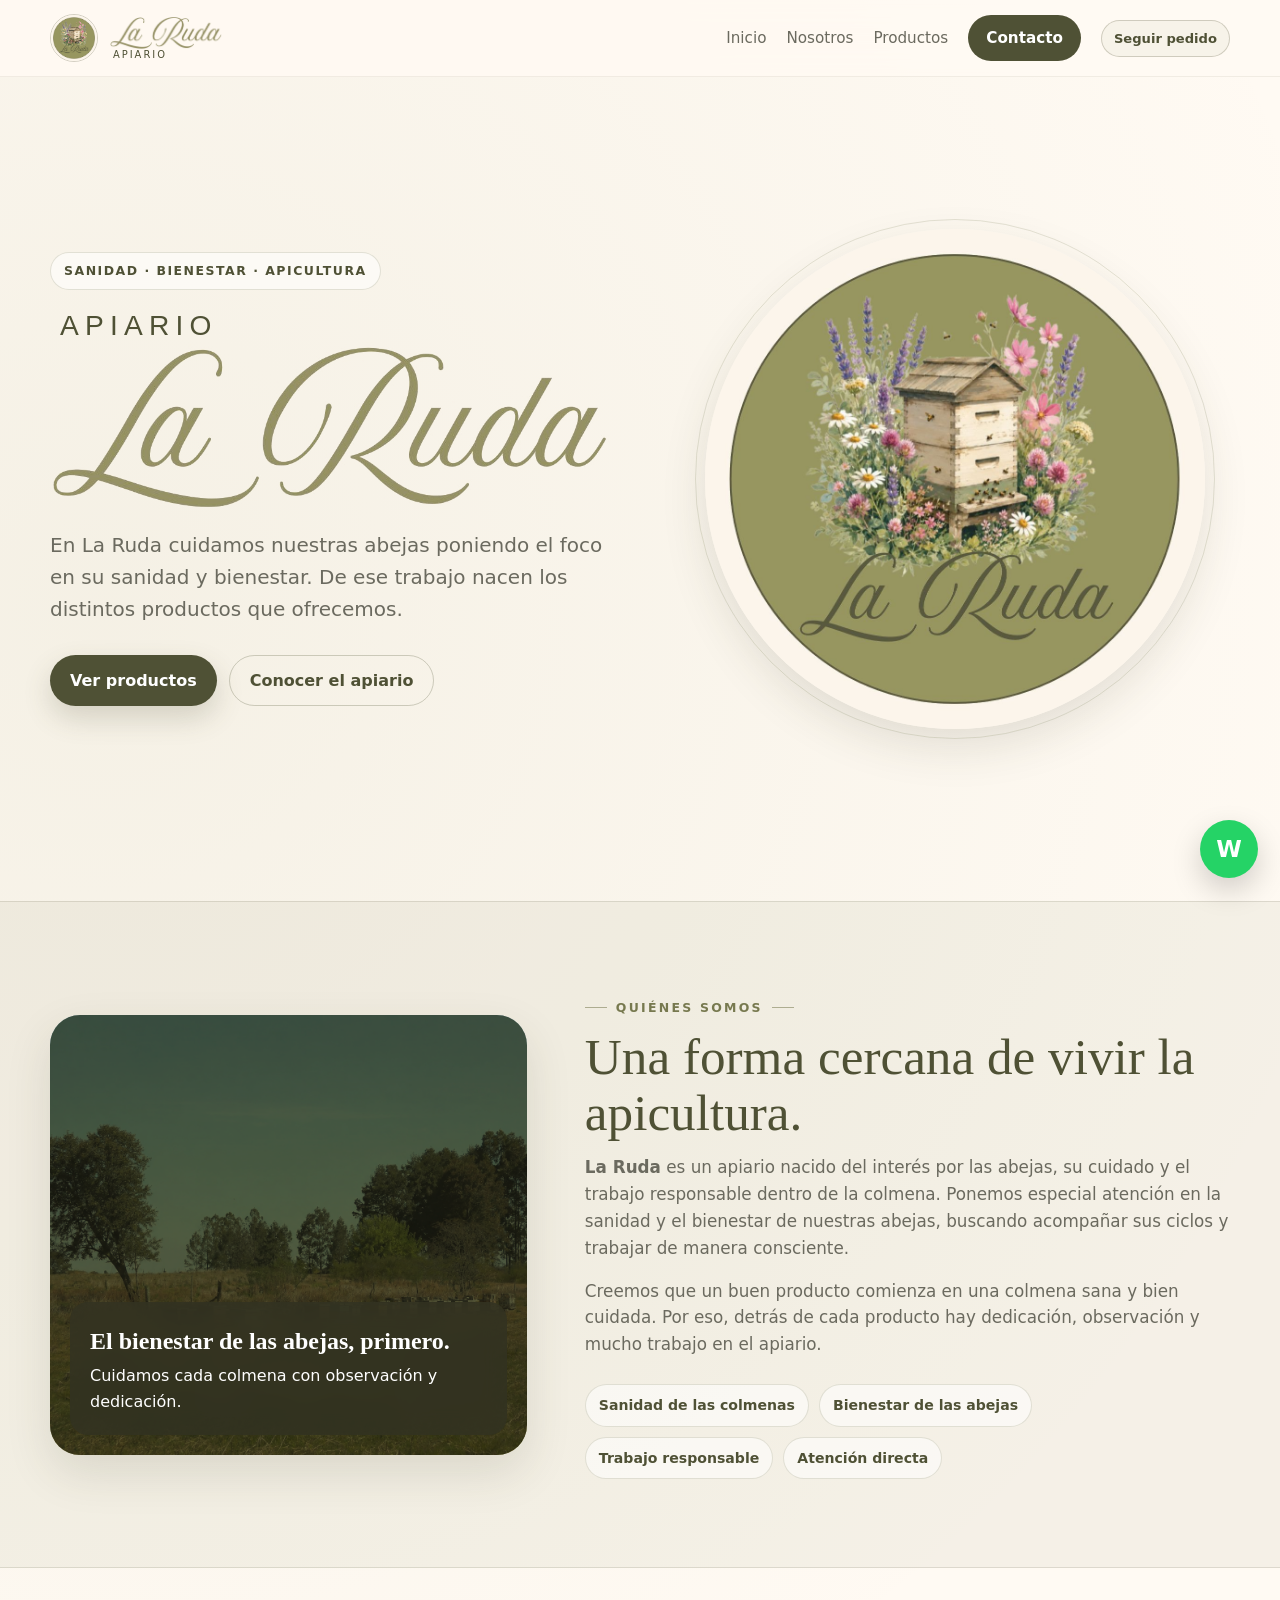
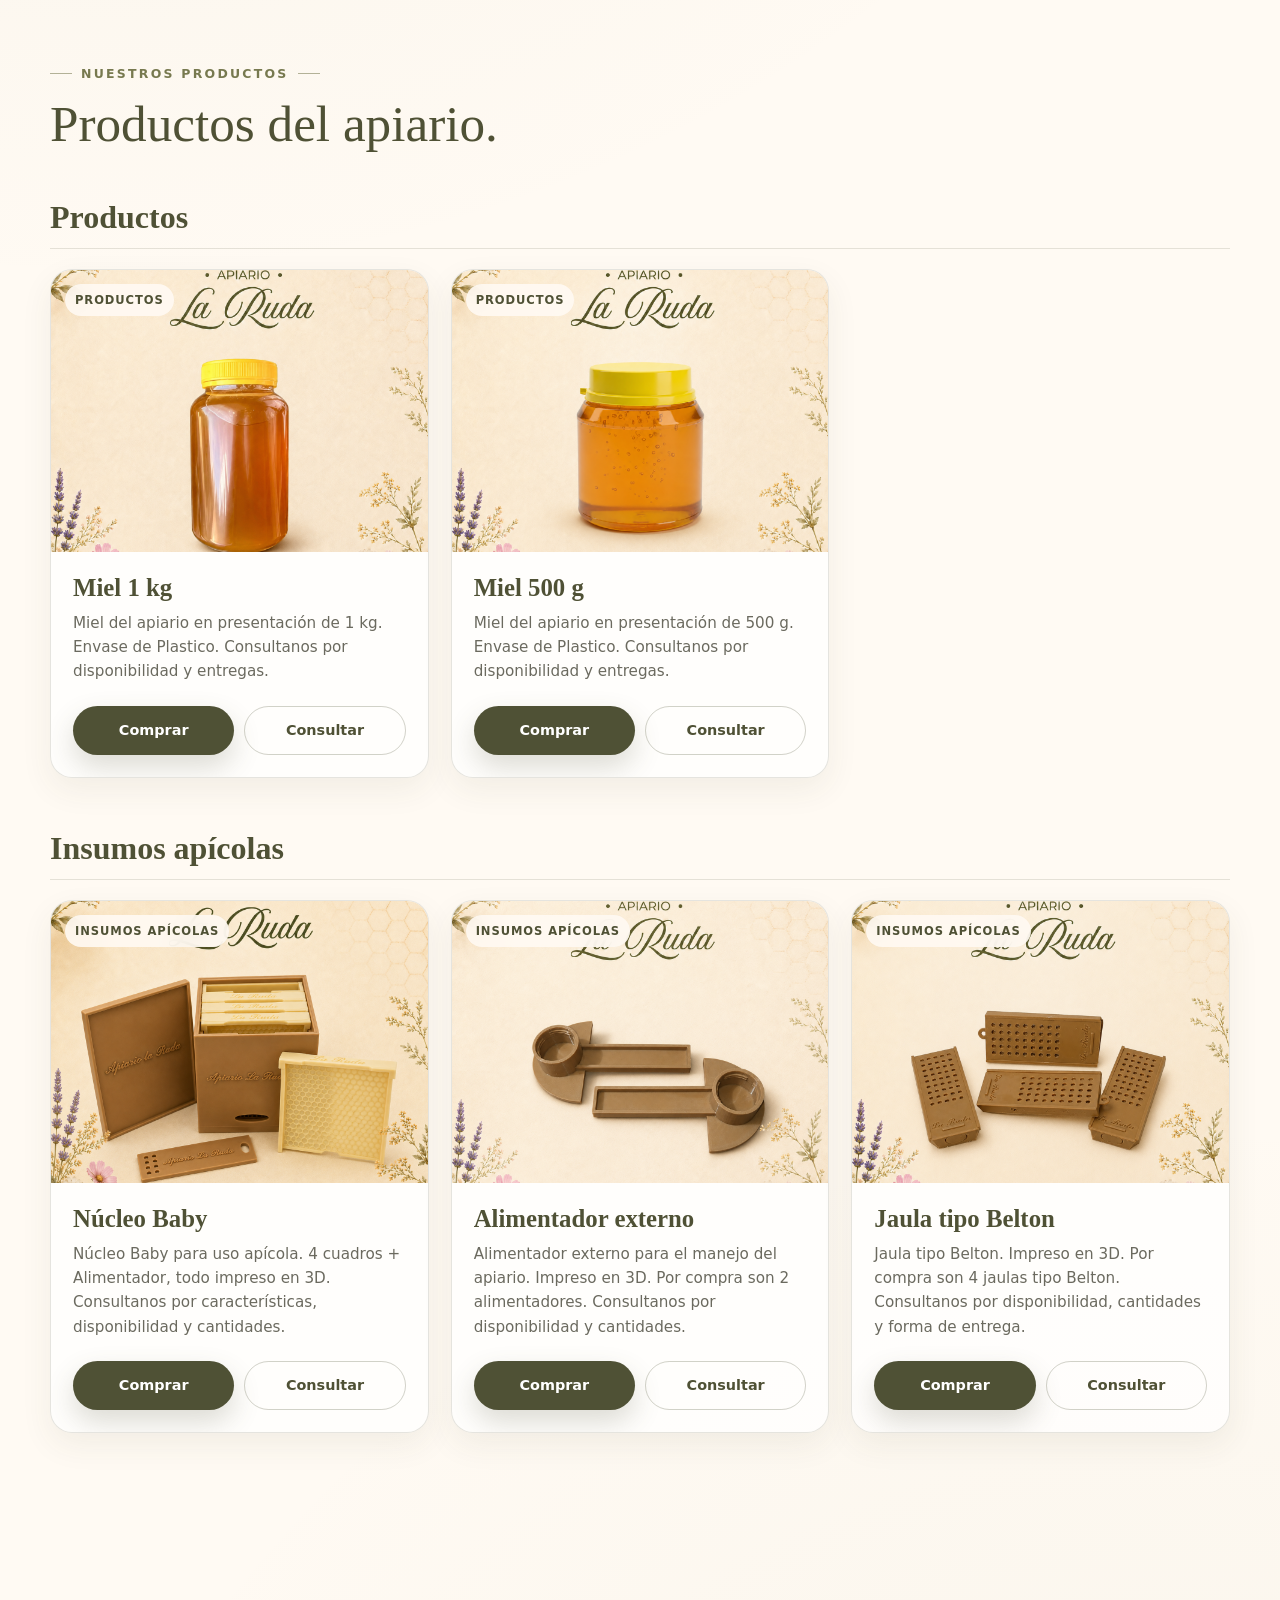
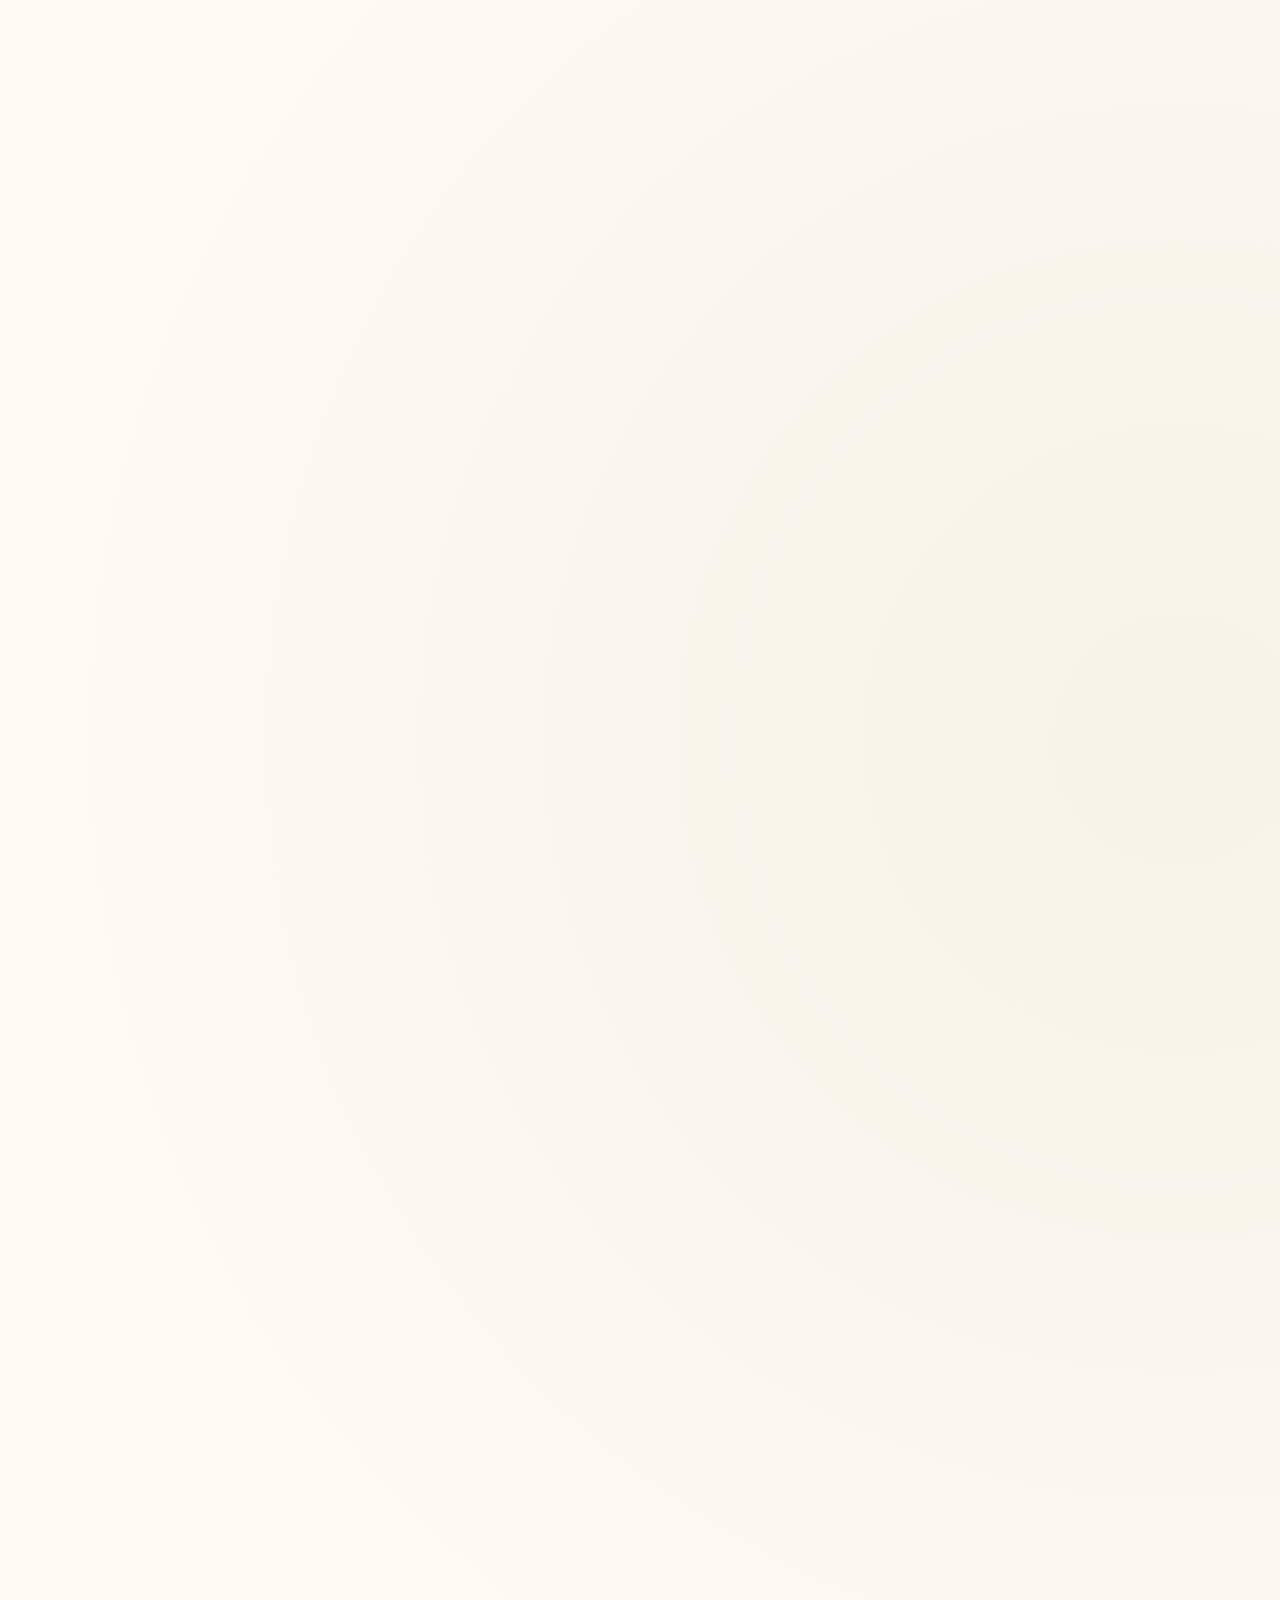
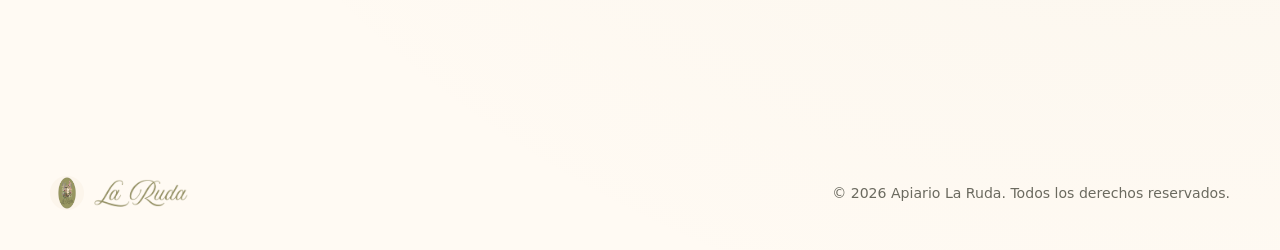
==== index.html @ 2eb6f2ba "Add files via upload" ====
<!DOCTYPE html>
<html lang="es">
<head>
  <meta charset="UTF-8" />
  <meta name="viewport" content="width=device-width, initial-scale=1.0" />
  <meta name="description" content="Apiario La Ruda — apicultura enfocada en la sanidad y el bienestar de las abejas. Productos apícolas y contacto directo." />
  <meta name="theme-color" content="#77794f" />
  <title>Apiario La Ruda</title>

  <style>
    :root {
      --cream: #f7f0e6;
      --cream-2: #fffaf3;
      --olive: #77794f;
      --olive-dark: #4f5135;
      --olive-soft: #9a9b68;
      --text: #2f3027;
      --muted: #6b6a5f;
      --white: #ffffff;
      --line: rgba(79, 81, 53, 0.15);
      --shadow: 0 18px 45px rgba(62, 63, 41, 0.13);
      --radius: 22px;
      --max: 1180px;
    }

    * {
      box-sizing: border-box;
    }

    html {
      scroll-behavior: smooth;
    }

    body {
      margin: 0;
      font-family: Inter, ui-sans-serif, system-ui, -apple-system, BlinkMacSystemFont, "Segoe UI", sans-serif;
      color: var(--text);
      background:
        radial-gradient(circle at 8% 12%, rgba(154, 155, 104, 0.10), transparent 28%),
        radial-gradient(circle at 92% 78%, rgba(154, 155, 104, 0.08), transparent 30%),
        var(--cream-2);
      line-height: 1.6;
    }

    img {
      max-width: 100%;
      display: block;
    }

    a {
      color: inherit;
      text-decoration: none;
    }

    button,
    input,
    textarea {
      font: inherit;
    }

    .container {
      width: min(calc(100% - 32px), var(--max));
      margin-inline: auto;
    }

    .section {
      padding: 88px 0;
    }

    .section-title {
      margin: 0 0 14px;
      font-family: Georgia, "Times New Roman", serif;
      font-size: clamp(2rem, 4vw, 3.5rem);
      font-weight: 500;
      line-height: 1.08;
      color: var(--olive-dark);
    }

    .section-kicker {
      display: inline-flex;
      align-items: center;
      gap: 9px;
      margin-bottom: 12px;
      color: var(--olive);
      font-size: 0.78rem;
      font-weight: 800;
      letter-spacing: 0.18em;
      text-transform: uppercase;
    }

    .section-kicker::before,
    .section-kicker::after {
      content: "";
      width: 22px;
      height: 1px;
      background: currentColor;
      opacity: 0.55;
    }

    .section-copy {
      max-width: 760px;
      margin: 0;
      color: var(--muted);
      font-size: 1.05rem;
    }

    /* NAV */
    .site-header {
      position: sticky;
      top: 0;
      z-index: 50;
      border-bottom: 1px solid rgba(79, 81, 53, 0.08);
      background: rgba(255, 250, 243, 0.88);
      backdrop-filter: blur(16px);
    }

    .nav {
      min-height: 76px;
      display: flex;
      align-items: center;
      justify-content: space-between;
      gap: 24px;
    }

    .brand {
      display: flex;
      align-items: center;
      gap: 12px;
      min-width: 0;
    }

    .brand > img {
      width: 48px;
      height: 48px;
      object-fit: cover;
      border-radius: 50%;
      border: 1px solid rgba(79, 81, 53, 0.25);
    }

    .brand-text {
      display: flex;
      flex-direction: column;
      justify-content: center;
      line-height: 1;
    }

    .brand-wordmark {
      width: 112px;
      height: auto;
      display: block;
    }

    .brand-tagline {
      margin-top: 1px;
      padding-left: 3px;
      font-size: 0.62rem;
      letter-spacing: 0.20em;
      text-transform: uppercase;
      color: var(--olive-dark);
    }

    .nav-links {
      display: flex;
      align-items: center;
      gap: 20px;
    }

    .nav-links a {
      font-size: 0.95rem;
      color: var(--muted);
      transition: color .2s ease;
    }

    .nav-links a:hover {
      color: var(--olive-dark);
    }

    .nav-cta {
      padding: 11px 18px;
      border-radius: 999px;
      background: var(--olive-dark);
      color: white !important;
      font-weight: 700;
    }

    .nav-track {
      padding: 7px 12px;
      border: 1px solid rgba(79, 81, 53, .24);
      border-radius: 999px;
      color: var(--olive-dark) !important;
      background: rgba(119, 121, 79, .06);
      font-size: .82rem !important;
      font-weight: 800;
    }

    .nav-track:hover {
      background: rgba(119, 121, 79, .13);
    }

    .nav-admin {
      padding: 9px 14px;
      border: 1px solid rgba(79, 81, 53, .20);
      border-radius: 999px;
      color: var(--olive-dark) !important;
      background: rgba(255, 255, 255, .58);
      font-size: .86rem !important;
      font-weight: 750;
    }

    .nav-admin:hover {
      background: rgba(119, 121, 79, .10);
    }

    .menu-button {
      display: none;
      width: 44px;
      height: 44px;
      border: 0;
      border-radius: 12px;
      background: rgba(119, 121, 79, 0.09);
      color: var(--olive-dark);
      cursor: pointer;
    }

    /* HERO */
    .hero {
      min-height: calc(100vh - 76px);
      display: grid;
      align-items: center;
      padding: 48px 0 68px;
      overflow: hidden;
    }

    .hero-grid {
      display: grid;
      grid-template-columns: 1.02fr 0.98fr;
      align-items: center;
      gap: 56px;
    }

    .hero-copy {
      position: relative;
      z-index: 2;
    }

    .eyebrow {
      display: inline-flex;
      gap: 10px;
      align-items: center;
      padding: 8px 13px;
      border: 1px solid rgba(119, 121, 79, .20);
      border-radius: 999px;
      color: var(--olive-dark);
      background: rgba(255, 255, 255, .56);
      font-size: .78rem;
      font-weight: 800;
      letter-spacing: .12em;
      text-transform: uppercase;
    }

    .hero h1 {
      margin: 22px 0 20px;
      display: flex;
      flex-direction: column;
      align-items: flex-start;
      gap: 2px;
      line-height: 1;
      color: var(--olive-dark);
    }

    .hero-apiario {
      display: block;
      margin-left: 10px;
      font-family: "Helvetica Neue", Arial, sans-serif;
      font-size: clamp(1.15rem, 2.2vw, 2rem);
      font-weight: 300;
      letter-spacing: .22em;
      text-transform: uppercase;
      color: var(--olive-dark);
    }

    .hero-wordmark {
      width: min(100%, 560px);
      height: auto;
      display: block;
    }

    .hero p {
      max-width: 650px;
      color: var(--muted);
      font-size: clamp(1.05rem, 1.6vw, 1.25rem);
      margin: 0;
    }

    .hero-actions {
      display: flex;
      flex-wrap: wrap;
      gap: 12px;
      margin-top: 30px;
    }

    .button {
      min-height: 48px;
      display: inline-flex;
      align-items: center;
      justify-content: center;
      gap: 9px;
      padding: 12px 20px;
      border: 0;
      border-radius: 999px;
      cursor: pointer;
      font-weight: 800;
      transition: transform .2s ease, box-shadow .2s ease, background .2s ease;
    }

    .button:hover {
      transform: translateY(-2px);
    }

    .button-primary {
      color: white;
      background: var(--olive-dark);
      box-shadow: 0 12px 28px rgba(79, 81, 53, .20);
    }

    .button-secondary {
      color: var(--olive-dark);
      background: transparent;
      border: 1px solid rgba(79, 81, 53, .26);
    }

    .hero-visual {
      position: relative;
      min-height: 560px;
      display: grid;
      place-items: center;
    }

    .hero-orbit {
      position: absolute;
      width: 520px;
      height: 520px;
      border: 1px solid rgba(119, 121, 79, .18);
      border-radius: 50%;
    }

    .hero-orbit::after {
      content: "";
      position: absolute;
      inset: 34px;
      border: 1px dashed rgba(119, 121, 79, .16);
      border-radius: 50%;
    }

    .hero-logo-wrap {
      position: relative;
      z-index: 2;
      width: min(100%, 500px);
      aspect-ratio: 1;
      border-radius: 50%;
      animation: float 5.2s ease-in-out infinite;
    }

    .hero-logo {
      width: 100%;
      height: 100%;
      aspect-ratio: 1;
      object-fit: cover;
      border-radius: 50%;
      box-shadow: var(--shadow);
      transition: transform .32s cubic-bezier(.2,.8,.2,1), box-shadow .32s ease;
    }

    .hero-logo-wrap:hover .hero-logo {
      transform: translateY(-5px) rotate(-1.4deg) scale(1.018);
      box-shadow: 0 24px 58px rgba(62, 63, 41, 0.19);
    }

    .logo-bee {
      --tx: 0px;
      --ty: 0px;
      --rot: 0deg;
      position: absolute;
      left: 50%;
      top: 50%;
      width: 18px;
      height: 12px;
      z-index: 4;
      opacity: 0;
      pointer-events: none;
      border-radius: 50% 50% 45% 45%;
      background: repeating-linear-gradient(90deg, #d8a22a 0 5px, #2f3027 5px 8px);
      box-shadow: 0 2px 5px rgba(47,48,39,.16);
      transform: translate(-50%, -50%) scale(.4) rotate(var(--rot));
    }

    .logo-bee::before,
    .logo-bee::after {
      content: "";
      position: absolute;
      top: -5px;
      width: 9px;
      height: 7px;
      border: 1px solid rgba(79,81,53,.28);
      border-radius: 70% 70% 55% 55%;
      background: rgba(255,255,255,.72);
    }

    .logo-bee::before { left: 0; transform: rotate(-28deg); }
    .logo-bee::after { right: 0; transform: rotate(28deg); }

    .hero-logo-wrap:hover .logo-bee {
      animation: beeBurst .78s cubic-bezier(.18,.72,.22,1) forwards;
    }

    .hero-logo-wrap:hover .logo-bee:nth-of-type(1) { --tx: -155px; --ty: -138px; --rot: -24deg; animation-delay: .01s; }
    .hero-logo-wrap:hover .logo-bee:nth-of-type(2) { --tx: 145px; --ty: -124px; --rot: 20deg; animation-delay: .05s; }
    .hero-logo-wrap:hover .logo-bee:nth-of-type(3) { --tx: 174px; --ty: 12px; --rot: 7deg; animation-delay: .09s; }
    .hero-logo-wrap:hover .logo-bee:nth-of-type(4) { --tx: -168px; --ty: 40px; --rot: -8deg; animation-delay: .12s; }
    .hero-logo-wrap:hover .logo-bee:nth-of-type(5) { --tx: 98px; --ty: 146px; --rot: 28deg; animation-delay: .16s; }
    .hero-logo-wrap:hover .logo-bee:nth-of-type(6) { --tx: -82px; --ty: 152px; --rot: -30deg; animation-delay: .19s; }

    @keyframes beeBurst {
      0% {
        opacity: 0;
        transform: translate(-50%, -50%) scale(.35) rotate(var(--rot));
      }
      22% { opacity: 1; }
      72% { opacity: 1; }
      100% {
        opacity: 0;
        transform: translate(calc(-50% + var(--tx)), calc(-50% + var(--ty))) scale(1) rotate(calc(var(--rot) + 15deg));
      }
    }

    @keyframes float {
      0%, 100% { transform: translateY(0) rotate(-.3deg); }
      50% { transform: translateY(-10px) rotate(.3deg); }
    }

    /* ABOUT */
    .about {
      background: rgba(119, 121, 79, .075);
      border-top: 1px solid var(--line);
      border-bottom: 1px solid var(--line);
    }

    .about-grid {
      display: grid;
      grid-template-columns: .85fr 1.15fr;
      gap: 58px;
      align-items: center;
    }

    .about-card {
      position: relative;
      overflow: hidden;
      border-radius: 30px;
      background: var(--olive);
      min-height: 440px;
      box-shadow: var(--shadow);
    }

    .about-card img {
      width: 100%;
      height: 100%;
      min-height: 440px;
      object-fit: cover;
      mix-blend-mode: multiply;
      opacity: .86;
    }

    .about-badge {
      position: absolute;
      left: 20px;
      bottom: 20px;
      width: calc(100% - 40px);
      padding: 20px;
      border-radius: 18px;
      color: #fff;
      background: rgba(50, 51, 34, .80);
      backdrop-filter: blur(12px);
    }

    .about-badge strong {
      display: block;
      font-family: Georgia, "Times New Roman", serif;
      font-size: 1.5rem;
      margin-bottom: 3px;
    }

    .about-copy p {
      color: var(--muted);
      font-size: 1.05rem;
      margin: 0 0 16px;
    }

    .pill-row {
      display: flex;
      flex-wrap: wrap;
      gap: 10px;
      margin-top: 26px;
    }

    .pill {
      padding: 9px 13px;
      border-radius: 999px;
      border: 1px solid rgba(119, 121, 79, .20);
      background: rgba(255, 255, 255, .55);
      color: var(--olive-dark);
      font-size: .88rem;
      font-weight: 700;
    }

    /* PRODUCTS */
    .products-header {
      display: flex;
      align-items: end;
      justify-content: space-between;
      gap: 20px;
      margin-bottom: 34px;
    }

    .product-categories {
      display: grid;
      gap: 52px;
    }

    .product-category {
      display: grid;
      gap: 20px;
    }

    .product-category-title {
      margin: 0;
      padding-bottom: 12px;
      border-bottom: 1px solid var(--line);
      font-family: Georgia, "Times New Roman", serif;
      color: var(--olive-dark);
      font-size: clamp(1.55rem, 3vw, 2rem);
      line-height: 1.15;
    }

    .product-grid {
      display: grid;
      grid-template-columns: repeat(3, 1fr);
      gap: 22px;
    }

    .product-card {
      display: flex;
      flex-direction: column;
      overflow: hidden;
      min-height: 100%;
      border: 1px solid var(--line);
      border-radius: var(--radius);
      background: rgba(255,255,255,.74);
      box-shadow: 0 12px 32px rgba(66, 67, 46, 0.07);
      transition: transform .25s ease, box-shadow .25s ease, border-color .25s ease;
    }

    .product-card:hover {
      transform: translateY(-6px);
      box-shadow: var(--shadow);
      border-color: rgba(119, 121, 79, .30);
    }

    .product-image-button {
      position: relative;
      border: 0;
      padding: 0;
      cursor: pointer;
      background: #ebe6d6;
      aspect-ratio: 4 / 3;
      overflow: hidden;
    }

    .product-image-button img {
      width: 100%;
      height: 100%;
      object-fit: cover;
      transition: transform .45s ease;
    }

    .product-card:hover .product-image-button img {
      transform: scale(1.035);
    }

    .product-image-label {
      position: absolute;
      top: 14px;
      left: 14px;
      padding: 7px 10px;
      border-radius: 999px;
      background: rgba(255,250,243,.90);
      backdrop-filter: blur(8px);
      color: var(--olive-dark);
      font-weight: 800;
      font-size: .72rem;
      letter-spacing: .08em;
      text-transform: uppercase;
    }

    .product-body {
      padding: 22px;
      display: flex;
      flex: 1;
      flex-direction: column;
    }

    .product-title {
      margin: 0 0 8px;
      font-family: Georgia, "Times New Roman", serif;
      color: var(--olive-dark);
      font-size: 1.55rem;
      line-height: 1.15;
    }

    .product-description {
      margin: 0 0 22px;
      color: var(--muted);
      font-size: .95rem;
    }

    .product-actions {
      display: grid;
      grid-template-columns: 1fr 1fr;
      gap: 10px;
      margin-top: auto;
    }

    .product-actions .button {
      min-height: 44px;
      padding-inline: 13px;
      font-size: .9rem;
    }

    /* CONTACT */
    .contact {
      position: relative;
    }

    .contact-wrap {
      display: grid;
      grid-template-columns: .82fr 1.18fr;
      gap: 24px;
      padding: 26px;
      border-radius: 30px;
      color: white;
      background:
        linear-gradient(135deg, rgba(79,81,53,.98), rgba(119,121,79,.94));
      box-shadow: var(--shadow);
    }

    .contact-copy {
      padding: 32px;
    }

    .contact .section-kicker {
      color: rgba(255,255,255,.75);
    }

    .contact .section-title {
      color: white;
    }

    .contact-copy p {
      color: rgba(255,255,255,.78);
      margin: 0 0 24px;
    }

    .contact-details {
      display: grid;
      gap: 10px;
      margin-top: 28px;
    }

    .contact-details .contact-name {
      display: flex;
      align-items: center;
      color: white;
      font-size: .95rem;
      font-weight: 700;
    }

    .contact-detail-button {
      display: flex;
      align-items: center;
      width: 100%;
      min-height: 46px;
      padding: 11px 15px;
      border: 1px solid rgba(255,255,255,.25);
      border-radius: 14px;
      color: white;
      background: rgba(255,255,255,.07);
      font-size: .95rem;
      transition: transform .2s ease, background .2s ease, border-color .2s ease, box-shadow .2s ease;
    }

    .contact-detail-button:hover {
      transform: translateY(-2px);
      background: rgba(255,255,255,.15);
      border-color: rgba(255,255,255,.48);
      box-shadow: 0 9px 20px rgba(31,31,24,.13);
    }

    .form-card {
      min-height: 940px;
      overflow: hidden;
      border: 1px solid rgba(79, 81, 53, .10);
      border-radius: 22px;
      background: #fff;
      color: var(--text);
      position: relative;
      box-shadow: 0 10px 28px rgba(31, 31, 24, .08);
    }

    .form-card iframe {
      width: 100%;
      height: 940px;
      border: 0;
      display: block;
      background: #fff;
    }

    .form-placeholder {
      min-height: 940px;
      padding: 44px 32px;
      display: grid;
      place-items: center;
      text-align: center;
      background:
        radial-gradient(circle at top right, rgba(154,155,104,.14), transparent 28%),
        white;
    }

    .form-placeholder-inner {
      width: min(100%, 470px);
    }

    .form-placeholder h3 {
      font-family: Georgia, "Times New Roman", serif;
      color: var(--olive-dark);
      font-size: 2rem;
      margin: 0 0 12px;
    }

    .form-placeholder p {
      color: var(--muted);
      margin: 0;
    }

    /* FOOTER */
    footer {
      padding: 30px 0 40px;
    }

    .footer-row {
      display: flex;
      align-items: center;
      justify-content: space-between;
      gap: 20px;
      color: var(--muted);
      font-size: .88rem;
    }

    .footer-brand {
      display: flex;
      align-items: center;
      gap: 10px;
      font-weight: 800;
      color: var(--olive-dark);
    }

    .footer-meta {
      display: flex;
      align-items: center;
      justify-content: flex-end;
      flex-wrap: wrap;
      gap: 10px 16px;
    }

    .footer-admin {
      color: var(--olive-dark);
      font-size: .78rem;
      font-weight: 700;
      opacity: .68;
    }

    .footer-admin:hover {
      opacity: 1;
      text-decoration: underline;
    }

    .footer-brand > img:first-child {
      width: 34px;
      height: 34px;
      border-radius: 50%;
    }

    .footer-wordmark {
      width: 94px;
      height: auto;
    }

    /* WHATSAPP */
    .whatsapp-float {
      position: fixed;
      right: 22px;
      bottom: 22px;
      z-index: 45;
      width: 58px;
      height: 58px;
      display: grid;
      place-items: center;
      border-radius: 50%;
      background: #25D366;
      color: white;
      box-shadow: 0 12px 30px rgba(0,0,0,.18);
      font-weight: 900;
      font-size: 1.45rem;
      transition: transform .2s ease;
    }

    .whatsapp-float:hover {
      transform: translateY(-3px) scale(1.03);
    }

    /* MODAL */
    .modal {
      position: fixed;
      inset: 0;
      z-index: 100;
      display: none;
      place-items: center;
      padding: 22px;
      background: rgba(31, 31, 24, .68);
      backdrop-filter: blur(7px);
    }

    .modal.open {
      display: grid;
    }

    .modal-panel {
      width: min(920px, 100%);
      max-height: 90vh;
      overflow: auto;
      border-radius: 26px;
      background: var(--cream-2);
      box-shadow: 0 28px 90px rgba(0,0,0,.28);
      position: relative;
    }

    .modal-close {
      position: absolute;
      right: 14px;
      top: 14px;
      width: 42px;
      height: 42px;
      border: 0;
      border-radius: 50%;
      cursor: pointer;
      background: rgba(255,255,255,.88);
      color: var(--olive-dark);
      font-size: 1.35rem;
      box-shadow: 0 8px 20px rgba(0,0,0,.10);
    }

    .modal-content {
      display: grid;
      grid-template-columns: 1fr 1fr;
    }

    .modal-image {
      min-height: 480px;
      width: 100%;
      height: 100%;
      object-fit: cover;
      background: #e7e1d0;
    }

    .modal-copy {
      padding: 52px 40px 38px;
    }

    .modal-copy .tag {
      display: inline-block;
      margin-bottom: 12px;
      color: var(--olive);
      font-size: .78rem;
      letter-spacing: .12em;
      text-transform: uppercase;
      font-weight: 800;
    }

    .modal-copy h3 {
      margin: 0 0 14px;
      font-family: Georgia, "Times New Roman", serif;
      font-size: 2.45rem;
      line-height: 1.05;
      color: var(--olive-dark);
    }

    .modal-copy p {
      color: var(--muted);
      margin: 0 0 26px;
    }

    .modal-actions {
      display: flex;
      flex-wrap: wrap;
      gap: 10px;
    }

    /* ANIMATION */
    .reveal {
      opacity: 0;
      transform: translateY(18px);
      transition: opacity .65s ease, transform .65s ease;
    }

    .reveal.visible {
      opacity: 1;
      transform: translateY(0);
    }

    /* MOBILE */
    @media (max-width: 900px) {
      html {
        scroll-padding-top: 76px;
      }

      .container {
        width: min(calc(100% - 36px), var(--max));
      }

      .section {
        padding: 76px 0;
      }

      .hero {
        min-height: auto;
        padding: 46px 0 62px;
      }

      .hero-grid,
      .about-grid,
      .contact-wrap,
      .modal-content {
        grid-template-columns: 1fr;
      }

      .hero-grid {
        gap: 42px;
      }

      .hero-copy {
        text-align: center;
      }

      .hero h1 {
        align-items: center;
      }

      .hero-apiario {
        margin-left: 0;
      }

      .hero p {
        max-width: 680px;
        margin-inline: auto;
      }

      .hero-actions {
        justify-content: center;
      }

      .hero-visual {
        min-height: auto;
      }

      .hero-logo-wrap {
        width: min(76vw, 460px);
      }

      .hero-orbit {
        width: min(82vw, 490px);
        height: min(82vw, 490px);
      }

      .product-grid {
        grid-template-columns: repeat(2, minmax(0, 1fr));
      }

      .about-grid {
        gap: 38px;
      }

      .contact-wrap {
        gap: 20px;
      }

      .contact-copy {
        padding: 22px 16px 12px;
      }

      .modal-panel {
        width: min(700px, 100%);
      }

      .modal-image {
        min-height: 330px;
        max-height: 46vh;
      }
    }

    @media (max-width: 720px) {
      html {
        scroll-padding-top: 68px;
      }

      body {
        overflow-x: hidden;
      }

      .container {
        width: min(calc(100% - 28px), var(--max));
      }

      .section {
        padding: 58px 0;
      }

      .section-title {
        margin-bottom: 12px;
        font-size: clamp(2rem, 10vw, 2.65rem);
        line-height: 1.04;
      }

      .section-kicker {
        gap: 7px;
        margin-bottom: 10px;
        font-size: .70rem;
        letter-spacing: .14em;
      }

      .section-kicker::before,
      .section-kicker::after {
        width: 16px;
      }

      /* Mobile header */
      .nav {
        min-height: 68px;
        gap: 12px;
      }

      .brand {
        gap: 9px;
      }

      .brand > img {
        width: 42px;
        height: 42px;
      }

      .brand-wordmark {
        width: 96px;
      }

      .brand-tagline {
        font-size: .56rem;
        letter-spacing: .16em;
      }

      .nav-links {
        position: absolute;
        left: 14px;
        right: 14px;
        top: calc(100% + 8px);
        display: none;
        flex-direction: column;
        align-items: stretch;
        gap: 4px;
        padding: 10px;
        border: 1px solid var(--line);
        border-radius: 18px;
        background: rgba(255,250,243,.985);
        box-shadow: var(--shadow);
        backdrop-filter: blur(18px);
      }

      .nav-links.open {
        display: flex;
      }

      .nav-links a {
        min-height: 48px;
        display: flex;
        align-items: center;
        padding: 11px 13px;
        border-radius: 11px;
        font-size: .98rem;
      }

      .nav-links .nav-cta {
        justify-content: center;
        margin-top: 3px;
      }

      .nav-links .nav-track,
      .nav-links .nav-admin {
        justify-content: center;
        border-radius: 11px;
      }

      .nav-links a:hover {
        background: rgba(119,121,79,.08);
      }

      .menu-button {
        display: inline-grid;
        place-items: center;
        flex: 0 0 auto;
        width: 46px;
        height: 46px;
        font-size: 1.22rem;
      }

      /* Mobile hero */
      .hero {
        padding: 32px 0 48px;
      }

      .hero-grid {
        gap: 30px;
      }

      .eyebrow {
        max-width: 100%;
        justify-content: center;
        padding: 7px 11px;
        font-size: .68rem;
        letter-spacing: .085em;
        line-height: 1.35;
        white-space: normal;
      }

      .hero h1 {
        margin: 18px 0 16px;
        gap: 5px;
      }

      .hero-apiario {
        font-size: clamp(1rem, 4.4vw, 1.25rem);
        letter-spacing: .18em;
      }

      .hero-wordmark {
        width: min(92%, 430px);
      }

      .hero p {
        max-width: 34rem;
        font-size: clamp(1rem, 4.3vw, 1.08rem);
        line-height: 1.58;
      }

      .hero-actions {
        width: 100%;
        gap: 10px;
        margin-top: 24px;
      }

      .hero-actions .button {
        flex: 1 1 180px;
        min-height: 50px;
      }

      .hero-visual {
        width: 100%;
      }

      .hero-logo-wrap {
        width: min(80vw, 360px);
      }

      .hero-orbit {
        width: min(88vw, 392px);
        height: min(88vw, 392px);
      }

      /* Mobile about */
      .about-grid {
        gap: 30px;
      }

      .about-card,
      .about-card img {
        min-height: 330px;
      }

      .about-card {
        border-radius: 24px;
      }

      .about-badge {
        left: 14px;
        bottom: 14px;
        width: calc(100% - 28px);
        padding: 16px;
        border-radius: 15px;
        line-height: 1.4;
      }

      .about-badge strong {
        font-size: 1.32rem;
        line-height: 1.12;
        margin-bottom: 5px;
      }

      .about-badge span {
        display: block;
        font-size: .92rem;
      }

      .about-copy p {
        font-size: 1rem;
        line-height: 1.65;
      }

      .pill-row {
        gap: 8px;
        margin-top: 22px;
      }

      .pill {
        padding: 8px 11px;
        font-size: .82rem;
      }

      /* Mobile products */
      .products-header {
        display: block;
        margin-bottom: 28px;
      }

      .product-categories {
        gap: 42px;
      }

      .product-category {
        gap: 16px;
      }

      .product-category-title {
        padding-bottom: 10px;
        font-size: 1.58rem;
      }

      .product-grid {
        grid-template-columns: 1fr;
        gap: 18px;
      }

      .product-card {
        border-radius: 20px;
      }

      .product-body {
        padding: 18px;
      }

      .product-title {
        font-size: 1.42rem;
      }

      .product-description {
        margin-bottom: 18px;
        font-size: .95rem;
        line-height: 1.55;
      }

      .product-actions {
        grid-template-columns: 1fr 1fr;
        gap: 9px;
      }

      .product-actions .button {
        min-height: 48px;
        padding-inline: 10px;
        font-size: .88rem;
      }

      /* Mobile contact */
      .contact-wrap {
        padding: 12px;
        border-radius: 24px;
      }

      .contact-copy {
        padding: 20px 8px 12px;
      }

      .contact-copy p {
        font-size: .98rem;
        line-height: 1.62;
      }

      .contact-copy > .button {
        width: 100%;
        min-height: 50px;
      }

      .contact-details {
        gap: 9px;
        margin-top: 22px;
      }

      .contact-detail-button {
        min-height: 50px;
        padding: 12px 13px;
        font-size: .92rem;
        line-height: 1.35;
        overflow-wrap: anywhere;
      }

      .form-card {
        width: 100%;
        min-width: 0;
        min-height: 900px;
        border-radius: 18px;
      }

      .form-card iframe {
        width: 100%;
        height: 900px;
        min-width: 0;
      }

      .form-placeholder {
        min-height: 900px;
        padding: 32px 20px;
      }

      .form-placeholder h3 {
        font-size: 1.65rem;
      }

      /* Mobile footer */
      footer {
        padding: 26px 0 calc(34px + env(safe-area-inset-bottom));
      }

      .footer-row {
        align-items: flex-start;
        flex-direction: column;
        gap: 14px;
        font-size: .83rem;
        line-height: 1.5;
      }

      /* Mobile modal */
      .modal {
        padding: 10px;
      }

      .modal-panel {
        width: 100%;
        max-height: calc(100dvh - 20px);
        border-radius: 20px;
      }

      .modal-close {
        position: sticky;
        float: right;
        right: 10px;
        top: 10px;
        z-index: 4;
        width: 44px;
        height: 44px;
        margin: 10px 10px -54px 0;
      }

      .modal-image {
        min-height: 0;
        height: auto;
        max-height: none;
        aspect-ratio: 4 / 3;
        object-fit: cover;
      }

      .modal-copy {
        padding: 28px 20px 22px;
      }

      .modal-copy .tag {
        font-size: .70rem;
      }

      .modal-copy h3 {
        font-size: clamp(1.85rem, 8.5vw, 2.25rem);
      }

      .modal-copy p {
        margin-bottom: 20px;
        font-size: .96rem;
        line-height: 1.55;
      }

      .modal-actions {
        display: grid;
        grid-template-columns: 1fr 1fr;
      }

      .modal-actions .button {
        width: 100%;
        min-height: 48px;
        padding-inline: 12px;
      }

      /* Floating WhatsApp with mobile safe area */
      .whatsapp-float {
        right: 14px;
        bottom: calc(14px + env(safe-area-inset-bottom));
        width: 56px;
        height: 56px;
      }
    }

    @media (max-width: 420px) {
      .container {
        width: min(calc(100% - 22px), var(--max));
      }

      .section {
        padding: 52px 0;
      }

      .nav-links {
        left: 11px;
        right: 11px;
      }

      .hero {
        padding-top: 26px;
      }

      .eyebrow {
        font-size: .64rem;
        letter-spacing: .065em;
      }

      .hero-wordmark {
        width: 96%;
      }

      .hero-actions {
        display: grid;
        grid-template-columns: 1fr;
      }

      .hero-actions .button {
        width: 100%;
      }

      .hero-logo-wrap {
        width: min(82vw, 330px);
      }

      .hero-orbit {
        width: min(91vw, 360px);
        height: min(91vw, 360px);
      }

      .about-card,
      .about-card img {
        min-height: 290px;
      }

      .about-badge {
        left: 10px;
        bottom: 10px;
        width: calc(100% - 20px);
        padding: 14px;
      }

      .about-badge strong {
        font-size: 1.2rem;
      }

      .product-image-label {
        top: 11px;
        left: 11px;
      }

      .product-actions,
      .modal-actions {
        grid-template-columns: 1fr;
      }

      .contact-wrap {
        padding: 10px;
      }

      .contact-copy {
        padding-inline: 6px;
      }

      .form-card,
      .form-placeholder {
        min-height: 920px;
      }

      .form-card iframe {
        height: 920px;
      }

      .footer-wordmark {
        width: 88px;
      }
    }

    @media (max-width: 340px) {
      .brand-wordmark {
        width: 82px;
      }

      .brand > img {
        width: 38px;
        height: 38px;
      }

      .menu-button {
        width: 42px;
        height: 42px;
      }

      .eyebrow {
        padding-inline: 8px;
        font-size: .60rem;
      }

      .hero-apiario {
        letter-spacing: .14em;
      }

      .section-title {
        font-size: 1.92rem;
      }

      .about-card,
      .about-card img {
        min-height: 270px;
      }
    }

    @media (hover: none) and (pointer: coarse) {
      .button:hover,
      .product-card:hover,
      .contact-detail-button:hover,
      .whatsapp-float:hover,
      .hero-logo-wrap:hover .hero-logo {
        transform: none;
      }

      .hero-logo-wrap:hover .logo-bee {
        animation: none;
      }
    }

    @media (prefers-reduced-motion: reduce) {
      html {
        scroll-behavior: auto;
      }

      *,
      *::before,
      *::after {
        animation-duration: .01ms !important;
        animation-iteration-count: 1 !important;
        transition-duration: .01ms !important;
      }
    }

  </style>
</head>

<body>
  <header class="site-header">
    <div class="container nav">
      <a class="brand" href="#inicio" aria-label="Ir al inicio">
        <img src="assets/logo-redondo.jpg" alt="" />
        <span class="brand-text">
          <img class="brand-wordmark" src="assets/la-ruda-wordmark.png" alt="La Ruda" />
          <span class="brand-tagline">Apiario</span>
        </span>
      </a>

      <button class="menu-button" id="menuButton" aria-label="Abrir menú" aria-expanded="false">
        ☰
      </button>

      <nav class="nav-links" id="navLinks">
        <a href="#inicio">Inicio</a>
        <a href="#nosotros">Nosotros</a>
        <a href="#productos">Productos</a>
        <a class="nav-cta" href="#contacto">Contacto</a>
        <a class="nav-track" href="seguimiento.html">Seguir pedido</a>
      </nav>
    </div>
  </header>

  <main>
    <section class="hero" id="inicio">
      <div class="container hero-grid">
        <div class="hero-copy reveal">
          <div class="eyebrow">Sanidad · Bienestar · Apicultura</div>
          <h1>
            <span class="hero-apiario">Apiario</span>
            <img class="hero-wordmark" src="assets/la-ruda-wordmark.png" alt="La Ruda" />
          </h1>
          <p>
            En La Ruda cuidamos nuestras abejas poniendo el foco en su sanidad y bienestar.
            De ese trabajo nacen los distintos productos que ofrecemos.
          </p>

          <div class="hero-actions">
            <a class="button button-primary" href="#productos">Ver productos</a>
            <a class="button button-secondary" href="#nosotros">Conocer el apiario</a>
          </div>
        </div>

        <div class="hero-visual reveal">
          <div class="hero-orbit" aria-hidden="true"></div>
          <div class="hero-logo-wrap">
            <img
              class="hero-logo"
              src="assets/logo-redondo.jpg"
              alt="Ilustración de colmena y flores de Apiario La Ruda"
            />
            <span class="logo-bee" aria-hidden="true"></span>
            <span class="logo-bee" aria-hidden="true"></span>
            <span class="logo-bee" aria-hidden="true"></span>
            <span class="logo-bee" aria-hidden="true"></span>
            <span class="logo-bee" aria-hidden="true"></span>
            <span class="logo-bee" aria-hidden="true"></span>
          </div>
        </div>
      </div>
    </section>

    <section class="section about" id="nosotros">
      <div class="container about-grid">
        <div class="about-card reveal">
          <img src="assets/logo-horizontal.png" alt="Identidad visual de Apiario La Ruda" />
          <div class="about-badge">
            <strong>El bienestar de las abejas, primero.</strong>
            <span>Cuidamos cada colmena con observación y dedicación.</span>
          </div>
        </div>

        <div class="about-copy reveal">
          <div class="section-kicker">Quiénes somos</div>
          <h2 class="section-title">Una forma cercana de vivir la apicultura.</h2>
          <p>
            <strong>La Ruda</strong> es un apiario nacido del interés por las abejas, su cuidado
            y el trabajo responsable dentro de la colmena. Ponemos especial atención en la
            sanidad y el bienestar de nuestras abejas, buscando acompañar sus ciclos y trabajar
            de manera consciente.
          </p>
          <p>
            Creemos que un buen producto comienza en una colmena sana y bien cuidada. Por eso,
            detrás de cada producto hay dedicación, observación y mucho trabajo en el apiario.
          </p>

          <div class="pill-row">
            <span class="pill">Sanidad de las colmenas</span>
            <span class="pill">Bienestar de las abejas</span>
            <span class="pill">Trabajo responsable</span>
            <span class="pill">Atención directa</span>
          </div>
        </div>
      </div>
    </section>

    <section class="section" id="productos">
      <div class="container">
        <div class="products-header reveal">
          <div>
            <div class="section-kicker">Nuestros productos</div>
            <h2 class="section-title">Productos del apiario.</h2>
          </div>
        </div>

        <div class="product-categories" id="productGrid"></div>
      </div>
    </section>

    <section class="section contact" id="contacto">
      <div class="container">
        <div class="contact-wrap reveal">
          <div class="contact-copy">
            <div class="section-kicker">Contacto</div>
            <h2 class="section-title">¿Tenés alguna consulta?</h2>
            <p>
              Podés consultarnos por productos, cantidades, disponibilidad, envíos o cualquier
              otra duda que tengas. Escribinos con confianza: tu consulta no molesta. Podés
              hacerlo por WhatsApp o dejarnos tu mensaje en el formulario.
            </p>

            <a class="button button-primary" id="generalWhatsAppButton" href="#" target="_blank" rel="noopener">
              Consultar por WhatsApp
            </a>

            <div class="contact-details">
              <span class="contact-name">Apiario La Ruda</span>
              <a class="contact-detail-button" href="https://www.google.com/maps/search/?api=1&query=Ranchos%2C+Provincia+de+Buenos+Aires%2C+Argentina" target="_blank" rel="noopener" aria-label="Ver ubicación de Apiario La Ruda">Ranchos, Provincia de Buenos Aires, Argentina</a>
              <a class="contact-detail-button" href="https://wa.me/5491126960110" target="_blank" rel="noopener" aria-label="Escribir a Apiario La Ruda por WhatsApp">+54 9 11 2696-0110</a>
              <a class="contact-detail-button" href="mailto:apiariolaruda@gmail.com" aria-label="Enviar un email a Apiario La Ruda">apiariolaruda@gmail.com</a>
            </div>
          </div>

          <div class="form-card" id="formContainer">
            <div class="form-placeholder">
              <div class="form-placeholder-inner">
                <h3>Cargando formulario…</h3>
                <p>En unos segundos vas a poder completar tu consulta desde acá.</p>
              </div>
            </div>
          </div>
        </div>
      </div>
    </section>
  </main>

  <footer>
    <div class="container footer-row">
      <div class="footer-brand">
        <img src="assets/logo-redondo.jpg" alt="" />
        <img class="footer-wordmark" src="assets/la-ruda-wordmark.png" alt="Apiario La Ruda" />
      </div>
      <div class="footer-meta">
        <div>© <span id="year"></span> Apiario La Ruda. Todos los derechos reservados.</div>
      </div>
    </div>
  </footer>

  <a
    class="whatsapp-float"
    id="whatsappFloat"
    href="#"
    target="_blank"
    rel="noopener"
    aria-label="Contactar por WhatsApp"
    title="WhatsApp"
  >W</a>

  <div class="modal" id="productModal" aria-hidden="true">
    <div class="modal-panel" role="dialog" aria-modal="true" aria-labelledby="modalTitle">
      <button class="modal-close" id="modalClose" aria-label="Cerrar">×</button>

      <div class="modal-content">
        <img class="modal-image" id="modalImage" src="" alt="" />

        <div class="modal-copy">
          <span class="tag">Apiario La Ruda</span>
          <h3 id="modalTitle"></h3>
          <p id="modalDescription"></p>

          <div class="modal-actions">
            <a class="button button-primary" id="modalBuy" href="#">Comprar</a>
            <a class="button button-secondary" id="modalAsk" href="#" target="_blank" rel="noopener">
              Consultar
            </a>
          </div>
        </div>
      </div>
    </div>
  </div>

  <script>
    /*
      ============================================================
      CONFIGURACIÓN
      Cambiá solamente esta parte para personalizar la web.
      ============================================================
    */

    // Ejemplo Argentina: 54911XXXXXXXX
    // Si queda vacío, WhatsApp abre el selector para compartir el mensaje.
    const WHATSAPP_NUMBER = "5491126960110";

    // Pegá aquí la URL "embed" de Google Forms.
    // Ejemplo:
    // https://docs.google.com/forms/d/e/XXXXXXXX/viewform?embedded=true
    const GOOGLE_FORM_EMBED_URL = "https://docs.google.com/forms/d/e/1FAIpQLSezMQhULSo9zj-pfVkFbNAbip5PvW7H_fzwvH44hA2kS6SdZQ/viewform?embedded=true";

    const products = [
      {
        id: 1,
        name: "Miel 1 kg",
        category: "Productos",
        description: "Miel del apiario en presentación de 1 kg. Envase de Plastico. Consultanos por disponibilidad y entregas.",
        image: "assets/1kg.png",
        buyUrl: "https://www.whatsapp.com/product/28505519909033985/5491126960110/?app_absent=0"
      },
      {
        id: 2,
        name: "Miel 500 g",
        category: "Productos",
        description: "Miel del apiario en presentación de 500 g. Envase de Plastico. Consultanos por disponibilidad y entregas.",
        image: "assets/500gr.png",
        buyUrl: "https://www.whatsapp.com/product/27847472714917234/5491126960110/?app_absent=0"
      },
      {
        id: 3,
        name: "Núcleo Baby",
        category: "Insumos apícolas",
        description: "Núcleo Baby para uso apícola. 4 cuadros + Alimentador, todo impreso en 3D. Consultanos por características, disponibilidad y cantidades.",
        image: "assets/nucleo.png",
        buyUrl: "https://www.whatsapp.com/product/27782675328068808/5491126960110/?app_absent=0"
      },
      {
        id: 4,
        name: "Alimentador externo",
        category: "Insumos apícolas",
        description: "Alimentador externo para el manejo del apiario. Impreso en 3D. Por compra son 2 alimentadores. Consultanos por disponibilidad y cantidades.",
        image: "assets/alimento.png",
        buyUrl: "https://www.whatsapp.com/product/27891684840473050/5491126960110/?app_absent=0"
      },
      {
        id: 5,
        name: "Jaula tipo Belton",
        category: "Insumos apícolas",
        description: "Jaula tipo Belton. Impreso en 3D. Por compra son 4 jaulas tipo Belton. Consultanos por disponibilidad, cantidades y forma de entrega.",
        image: "assets/jaula.png",
        buyUrl: "https://www.whatsapp.com/product/28156835377262189/5491126960110/?app_absent=0"
      },
      {
        id: 6,
        name: "Reina fecundada",
        category: "Material vivo - A pedido",
        description: "Reina fecundada + 3 abejas nodrizas. Consultanos por disponibilidad, fechas y condiciones de entrega. Primera tanda en NOVIEMBRE",
        image: "assets/reina.png",
        buyUrl: "https://www.whatsapp.com/product/27997735243243130/5491126960110/?app_absent=0"
      },
      {
        id: 7,
        name: "Núcleo Baby",
        category: "Material vivo - A pedido",
        description: "Núcleo Baby como material vivo. 4 cuadros con cria + Alimentador. Consultanos por disponibilidad, cantidades y condiciones de entrega. Primera tanda en NOVIEMBRE",
        image: "assets/nucleoV.png",
        buyUrl: "https://www.whatsapp.com/product/27855999820688788/5491126960110/?app_absent=0"
      },
      {
        id: 10,
        name: "Nucleo",
        category: "Material vivo - A pedido",
        description: "Nucleo 4 cuadros estandard. Consultanos por disponibilidad, cantidades y condiciones de entrega. Primera tanda en NOVIEMBRE",
        image: "assets/nucleoG.png",
        buyUrl: "https://www.whatsapp.com/product/28271465015874176/5491126960110/?app_absent=0"
      }
    ];

    /*
      ============================================================
      FUNCIONAMIENTO
      No hace falta tocar esta parte para cambiar productos.
      ============================================================
    */

    const productGrid = document.getElementById("productGrid");
    const productModal = document.getElementById("productModal");
    const modalClose = document.getElementById("modalClose");
    const modalImage = document.getElementById("modalImage");
    const modalTitle = document.getElementById("modalTitle");
    const modalDescription = document.getElementById("modalDescription");
    const modalBuy = document.getElementById("modalBuy");
    const modalAsk = document.getElementById("modalAsk");
    const menuButton = document.getElementById("menuButton");
    const navLinks = document.getElementById("navLinks");
    const formContainer = document.getElementById("formContainer");
    const whatsappFloat = document.getElementById("whatsappFloat");
    const generalWhatsAppButton = document.getElementById("generalWhatsAppButton");

    function whatsappUrl(message) {
      const cleanNumber = String(WHATSAPP_NUMBER || "").replace(/\D/g, "");
      const encodedMessage = encodeURIComponent(message);

      if (cleanNumber) {
        return `https://wa.me/${cleanNumber}?text=${encodedMessage}`;
      }

      return `https://wa.me/?text=${encodedMessage}`;
    }

    function productQuestion(product) {
      return `Hola, quisiera consultar por ${product.name} de Apiario La Ruda.`;
    }

    function getBuyUrl(product) {
      return product.buyUrl && product.buyUrl.trim()
        ? product.buyUrl.trim()
        : whatsappUrl(`Hola, quisiera comprar ${product.name} de Apiario La Ruda.`);
    }

    function renderProducts() {
      const categoryOrder = ["Productos", "Insumos apícolas", "Material vivo - A pedido"];

      productGrid.innerHTML = categoryOrder.map((category, categoryIndex) => {
        const categoryProducts = products.filter(product => product.category === category);

        return `
          <div class="product-category reveal" style="transition-delay:${Math.min(categoryIndex * 70, 140)}ms">
            <h3 class="product-category-title">${escapeHtml(category)}</h3>
            <div class="product-grid">
              ${categoryProducts.map((product, index) => `
                <article class="product-card">
                  <button
                    class="product-image-button"
                    type="button"
                    aria-label="Ver ${escapeHtml(product.name)}"
                    data-open-product="${product.id}"
                  >
                    <img src="${escapeAttr(product.image)}" alt="${escapeAttr(product.name)}" loading="lazy" />
                    <span class="product-image-label">${escapeHtml(product.category)}</span>
                  </button>

                  <div class="product-body">
                    <h3 class="product-title">${escapeHtml(product.name)}</h3>
                    <p class="product-description">${escapeHtml(product.description)}</p>

                    <div class="product-actions">
                      <a
                        class="button button-primary"
                        href="${escapeAttr(getBuyUrl(product))}"
                        ${getBuyUrl(product).startsWith("http") ? 'target="_blank" rel="noopener"' : ""}
                      >Comprar</a>

                      <a
                        class="button button-secondary"
                        href="${escapeAttr(whatsappUrl(productQuestion(product)))}"
                        target="_blank"
                        rel="noopener"
                      >Consultar</a>
                    </div>
                  </div>
                </article>
              `).join("")}
            </div>
          </div>
        `;
      }).join("");

      document.querySelectorAll("[data-open-product]").forEach(button => {
        button.addEventListener("click", () => {
          const product = products.find(item => item.id === Number(button.dataset.openProduct));
          if (product) openProductModal(product);
        });
      });

      revealVisibleElements();
    }

    function openProductModal(product) {
      modalImage.src = product.image;
      modalImage.alt = product.name;
      modalTitle.textContent = product.name;
      modalDescription.textContent = product.description;
      modalBuy.href = getBuyUrl(product);
      modalBuy.target = getBuyUrl(product).startsWith("http") ? "_blank" : "_self";
      modalAsk.href = whatsappUrl(productQuestion(product));

      productModal.classList.add("open");
      productModal.setAttribute("aria-hidden", "false");
      document.body.style.overflow = "hidden";
    }

    function closeProductModal() {
      productModal.classList.remove("open");
      productModal.setAttribute("aria-hidden", "true");
      document.body.style.overflow = "";
    }

    modalClose.addEventListener("click", closeProductModal);

    productModal.addEventListener("click", event => {
      if (event.target === productModal) closeProductModal();
    });

    document.addEventListener("keydown", event => {
      if (event.key === "Escape" && productModal.classList.contains("open")) {
        closeProductModal();
      }
    });

    menuButton.addEventListener("click", () => {
      const isOpen = navLinks.classList.toggle("open");
      menuButton.setAttribute("aria-expanded", String(isOpen));
      menuButton.textContent = isOpen ? "×" : "☰";
    });

    navLinks.querySelectorAll("a").forEach(link => {
      link.addEventListener("click", () => {
        navLinks.classList.remove("open");
        menuButton.setAttribute("aria-expanded", "false");
        menuButton.textContent = "☰";
      });
    });

    function loadGoogleForm() {
      if (!GOOGLE_FORM_EMBED_URL.trim()) return;

      const iframe = document.createElement("iframe");
      iframe.src = GOOGLE_FORM_EMBED_URL.trim();
      iframe.title = "Formulario de contacto Apiario La Ruda";
      iframe.loading = "lazy";
      iframe.textContent = "Cargando formulario…";
      formContainer.innerHTML = "";
      formContainer.appendChild(iframe);
    }

    function escapeHtml(value) {
      return String(value)
        .replaceAll("&", "&amp;")
        .replaceAll("<", "&lt;")
        .replaceAll(">", "&gt;")
        .replaceAll('"', "&quot;")
        .replaceAll("'", "&#039;");
    }

    function escapeAttr(value) {
      return escapeHtml(value);
    }

    const observer = new IntersectionObserver((entries) => {
      entries.forEach(entry => {
        if (entry.isIntersecting) {
          entry.target.classList.add("visible");
          observer.unobserve(entry.target);
        }
      });
    }, { threshold: 0.12 });

    function revealVisibleElements() {
      document.querySelectorAll(".reveal:not(.visible)").forEach(element => observer.observe(element));
    }

    const generalMessage = "Hola, quisiera hacer una consulta a Apiario La Ruda.";
    whatsappFloat.href = whatsappUrl(generalMessage);
    generalWhatsAppButton.href = whatsappUrl(generalMessage);

    document.getElementById("year").textContent = new Date().getFullYear();

    renderProducts();
    loadGoogleForm();
    revealVisibleElements();
  </script>
</body>
</html>
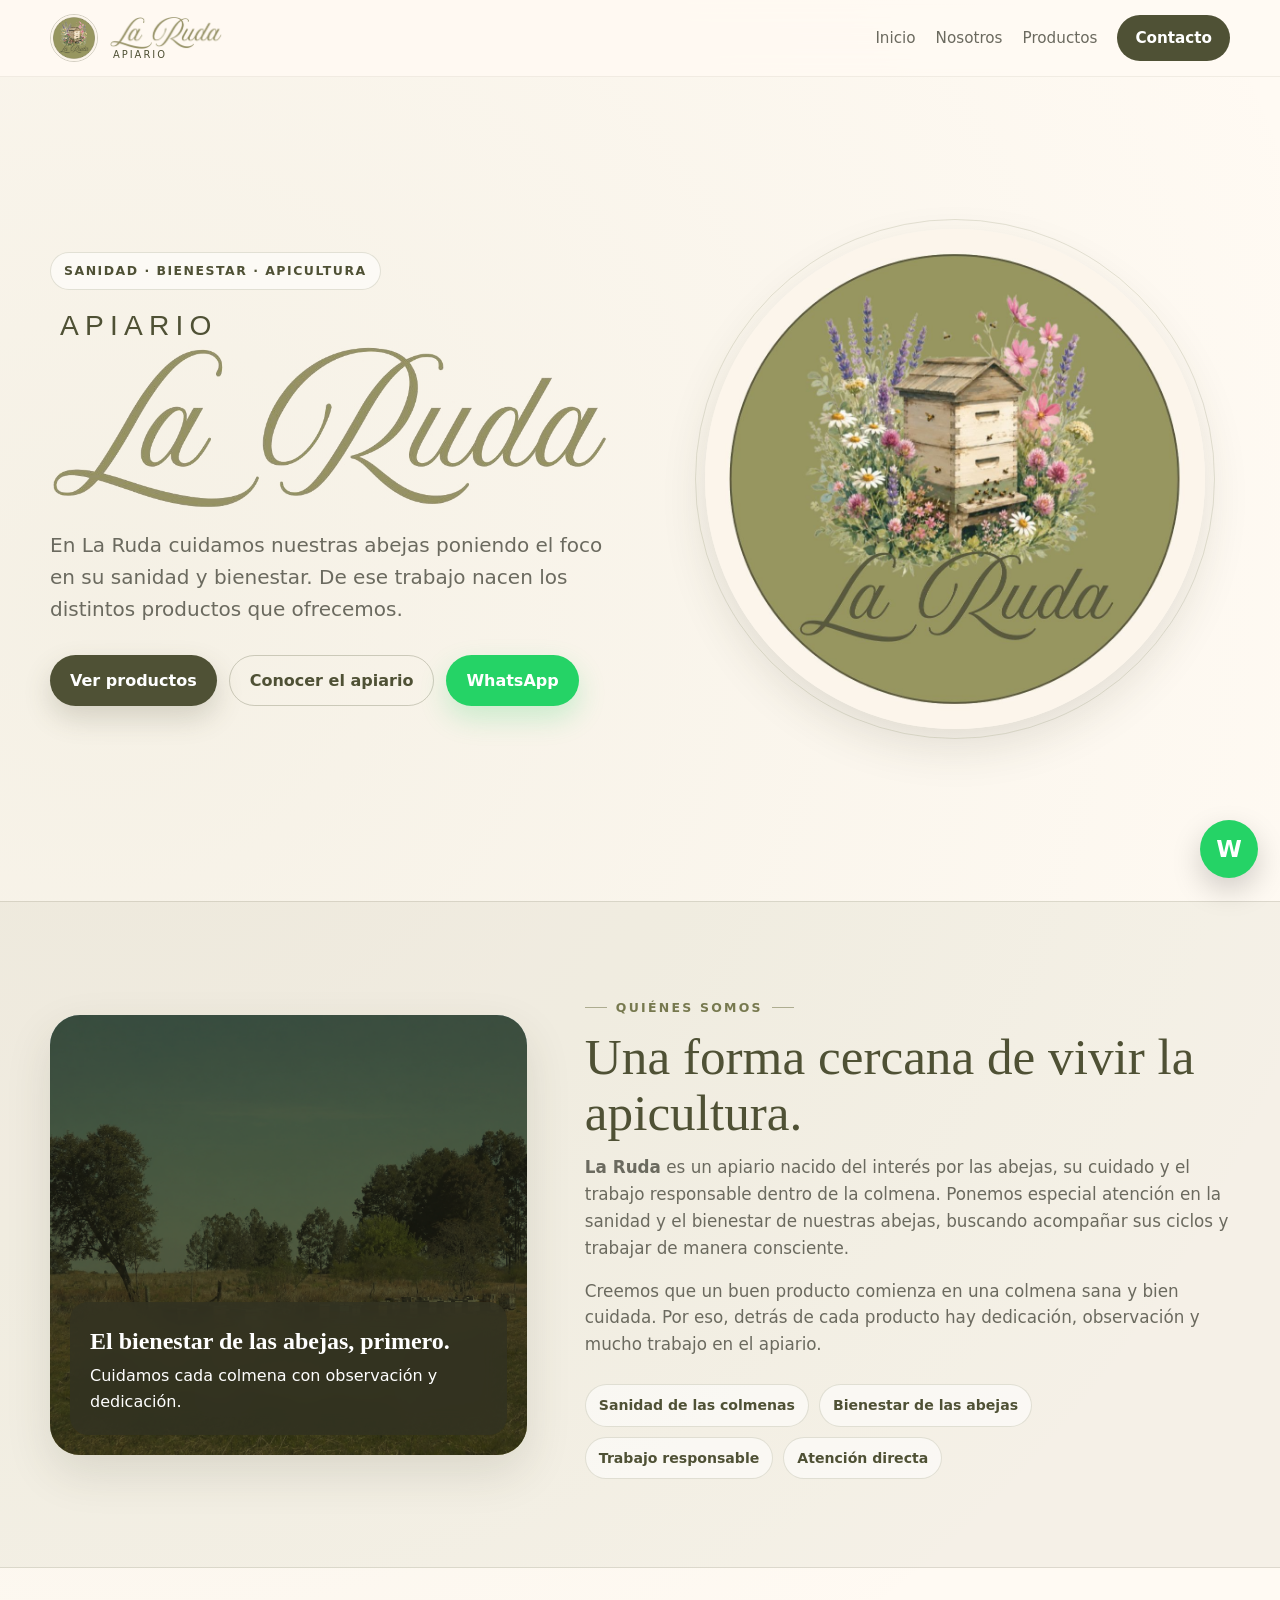
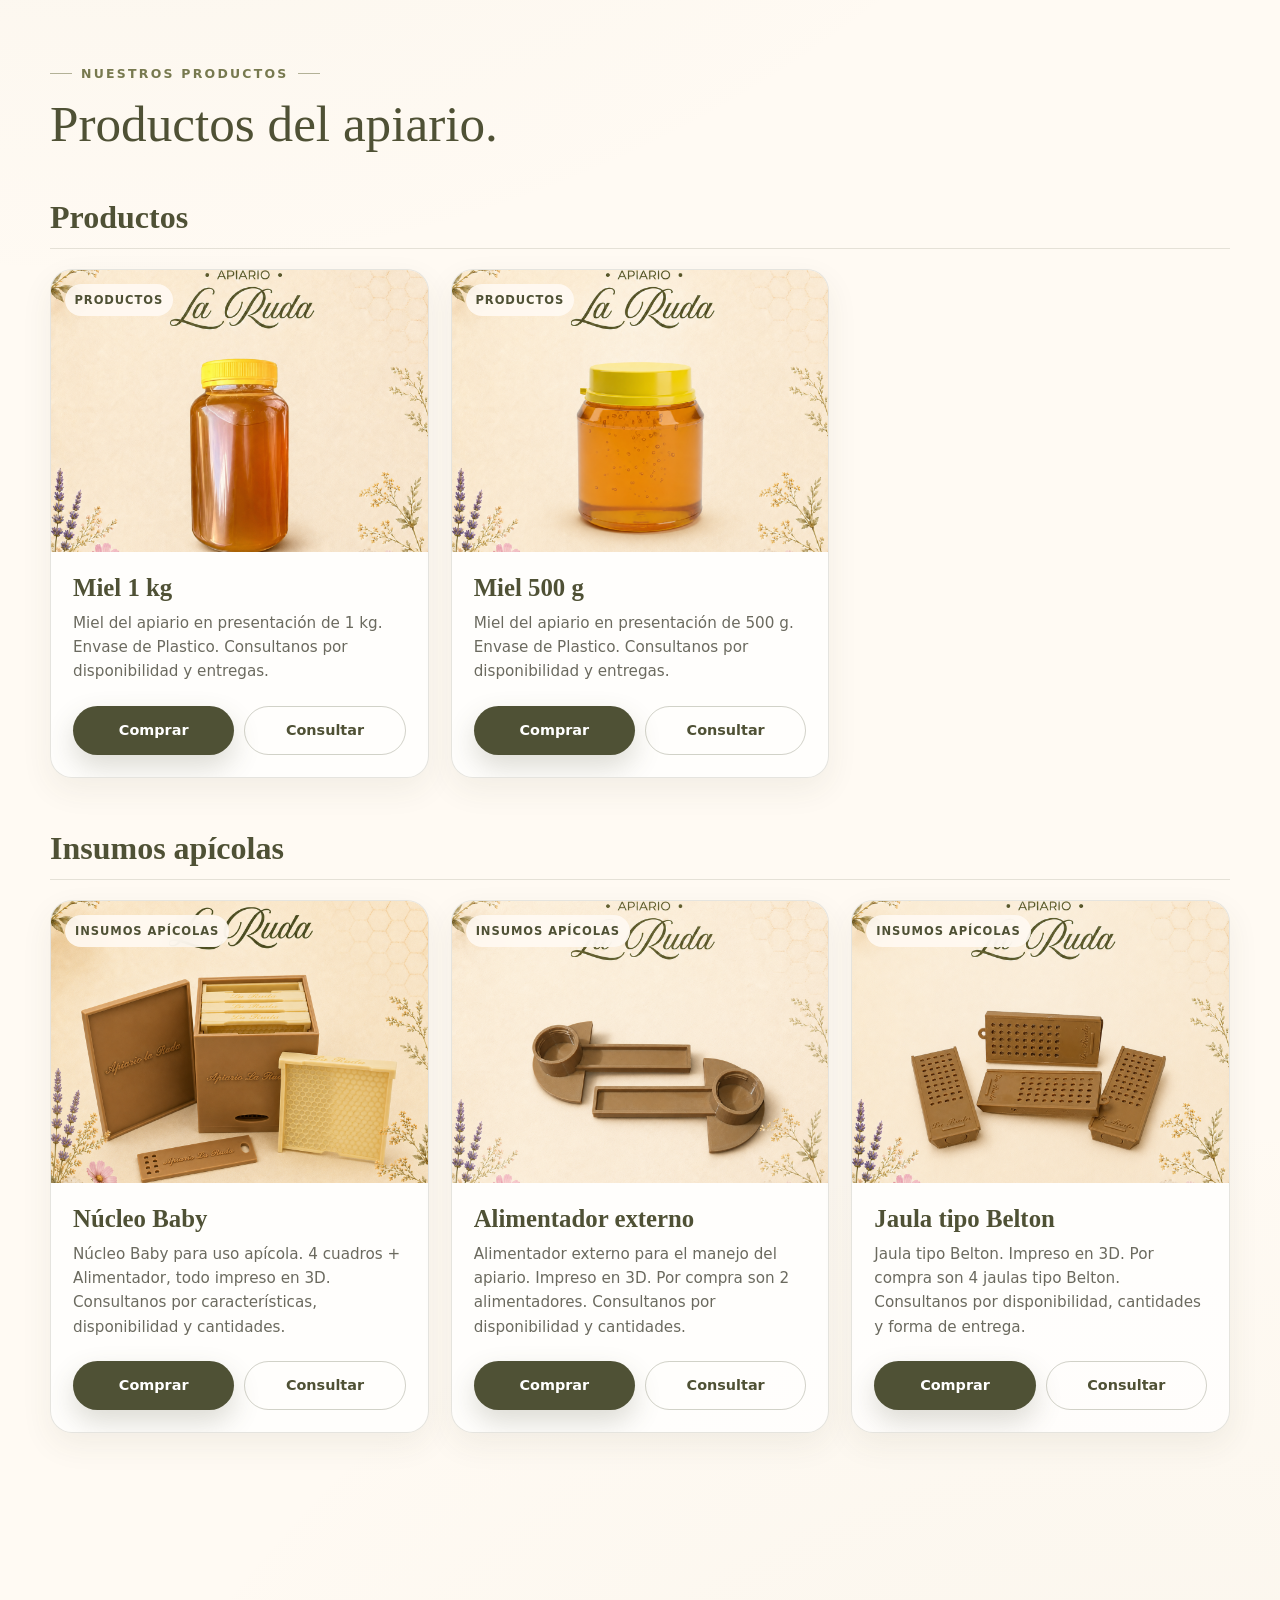
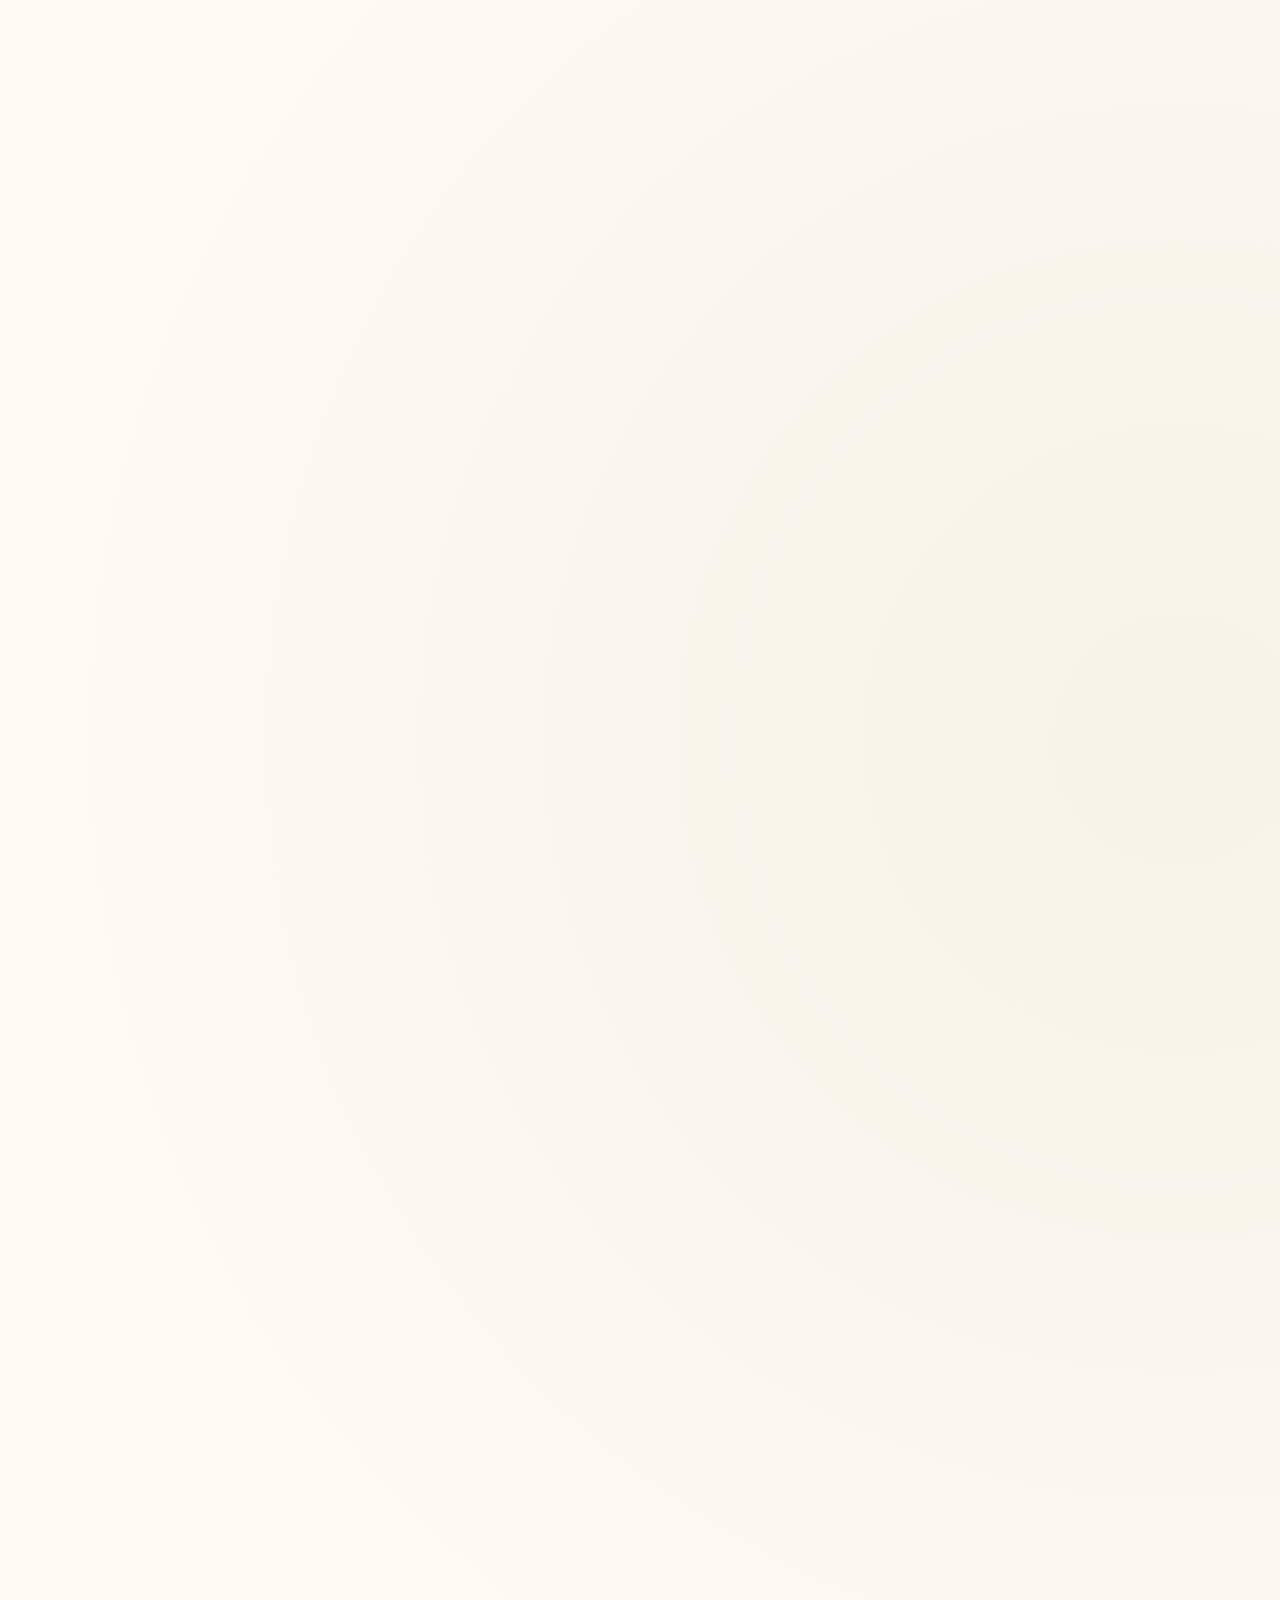
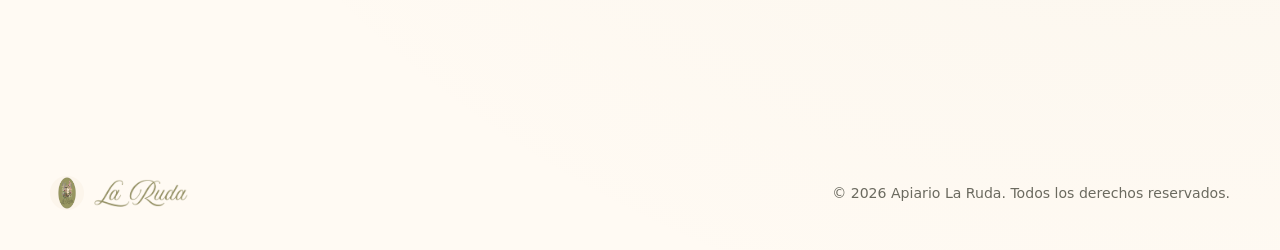
==== commit 312611d2: "Add files via upload" ====
--- a/index.html
+++ b/index.html
@@ -183,34 +183,6 @@
       font-weight: 700;
     }
 
-    .nav-track {
-      padding: 7px 12px;
-      border: 1px solid rgba(79, 81, 53, .24);
-      border-radius: 999px;
-      color: var(--olive-dark) !important;
-      background: rgba(119, 121, 79, .06);
-      font-size: .82rem !important;
-      font-weight: 800;
-    }
-
-    .nav-track:hover {
-      background: rgba(119, 121, 79, .13);
-    }
-
-    .nav-admin {
-      padding: 9px 14px;
-      border: 1px solid rgba(79, 81, 53, .20);
-      border-radius: 999px;
-      color: var(--olive-dark) !important;
-      background: rgba(255, 255, 255, .58);
-      font-size: .86rem !important;
-      font-weight: 750;
-    }
-
-    .nav-admin:hover {
-      background: rgba(119, 121, 79, .10);
-    }
-
     .menu-button {
       display: none;
       width: 44px;
@@ -327,6 +299,16 @@
       color: var(--olive-dark);
       background: transparent;
       border: 1px solid rgba(79, 81, 53, .26);
+    }
+
+    .button-whatsapp-hero {
+      color: #fff;
+      background: #25D366;
+      box-shadow: 0 12px 28px rgba(37, 211, 102, .22);
+    }
+
+    .button-whatsapp-hero:hover {
+      background: #20bd5a;
     }
 
     .hero-visual {
@@ -778,18 +760,6 @@
       justify-content: flex-end;
       flex-wrap: wrap;
       gap: 10px 16px;
-    }
-
-    .footer-admin {
-      color: var(--olive-dark);
-      font-size: .78rem;
-      font-weight: 700;
-      opacity: .68;
-    }
-
-    .footer-admin:hover {
-      opacity: 1;
-      text-decoration: underline;
     }
 
     .footer-brand > img:first-child {
@@ -1109,12 +1079,6 @@
         margin-top: 3px;
       }
 
-      .nav-links .nav-track,
-      .nav-links .nav-admin {
-        justify-content: center;
-        border-radius: 11px;
-      }
-
       .nav-links a:hover {
         background: rgba(119,121,79,.08);
       }
@@ -1607,7 +1571,6 @@
         <a href="#nosotros">Nosotros</a>
         <a href="#productos">Productos</a>
         <a class="nav-cta" href="#contacto">Contacto</a>
-        <a class="nav-track" href="seguimiento.html">Seguir pedido</a>
       </nav>
     </div>
   </header>
@@ -1629,6 +1592,7 @@
           <div class="hero-actions">
             <a class="button button-primary" href="#productos">Ver productos</a>
             <a class="button button-secondary" href="#nosotros">Conocer el apiario</a>
+            <a class="button button-whatsapp-hero" href="https://wa.me/5491126960110" target="_blank" rel="noopener" aria-label="Escribir a Apiario La Ruda por WhatsApp">WhatsApp</a>
           </div>
         </div>
 
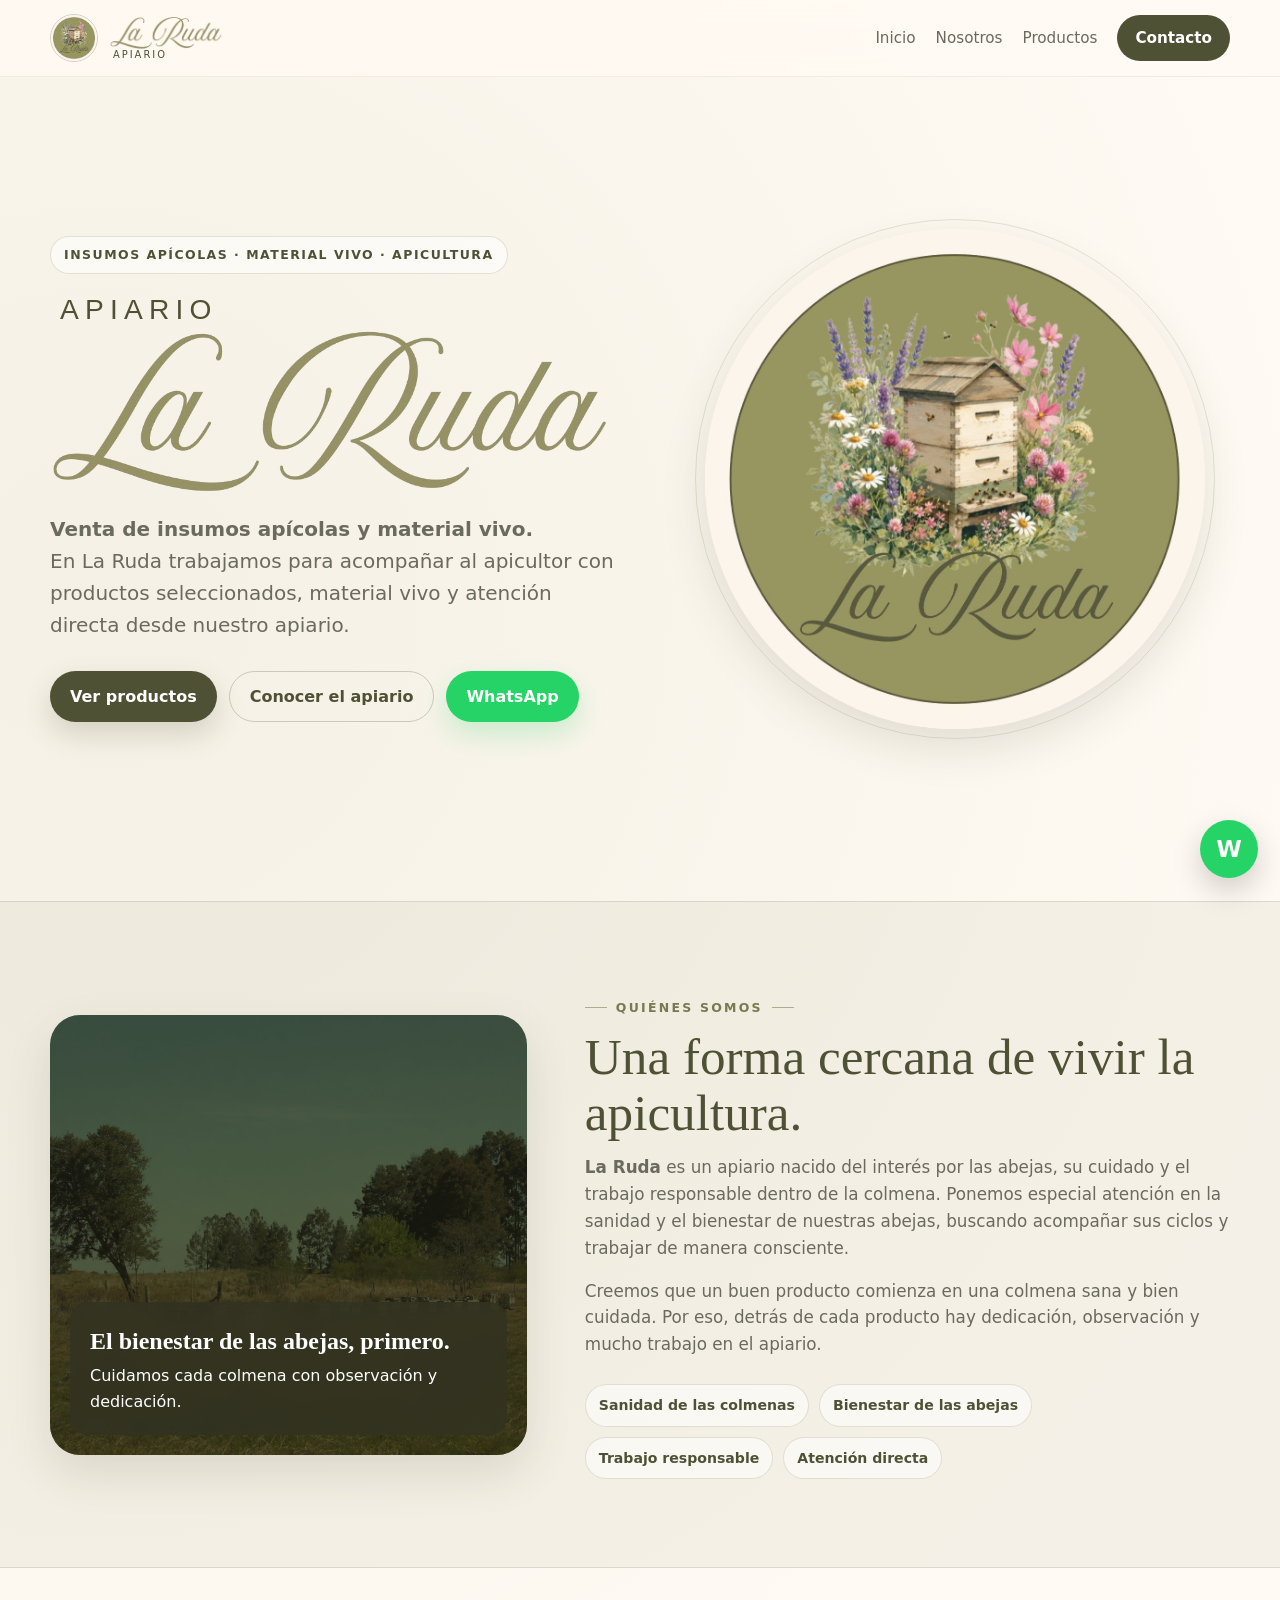
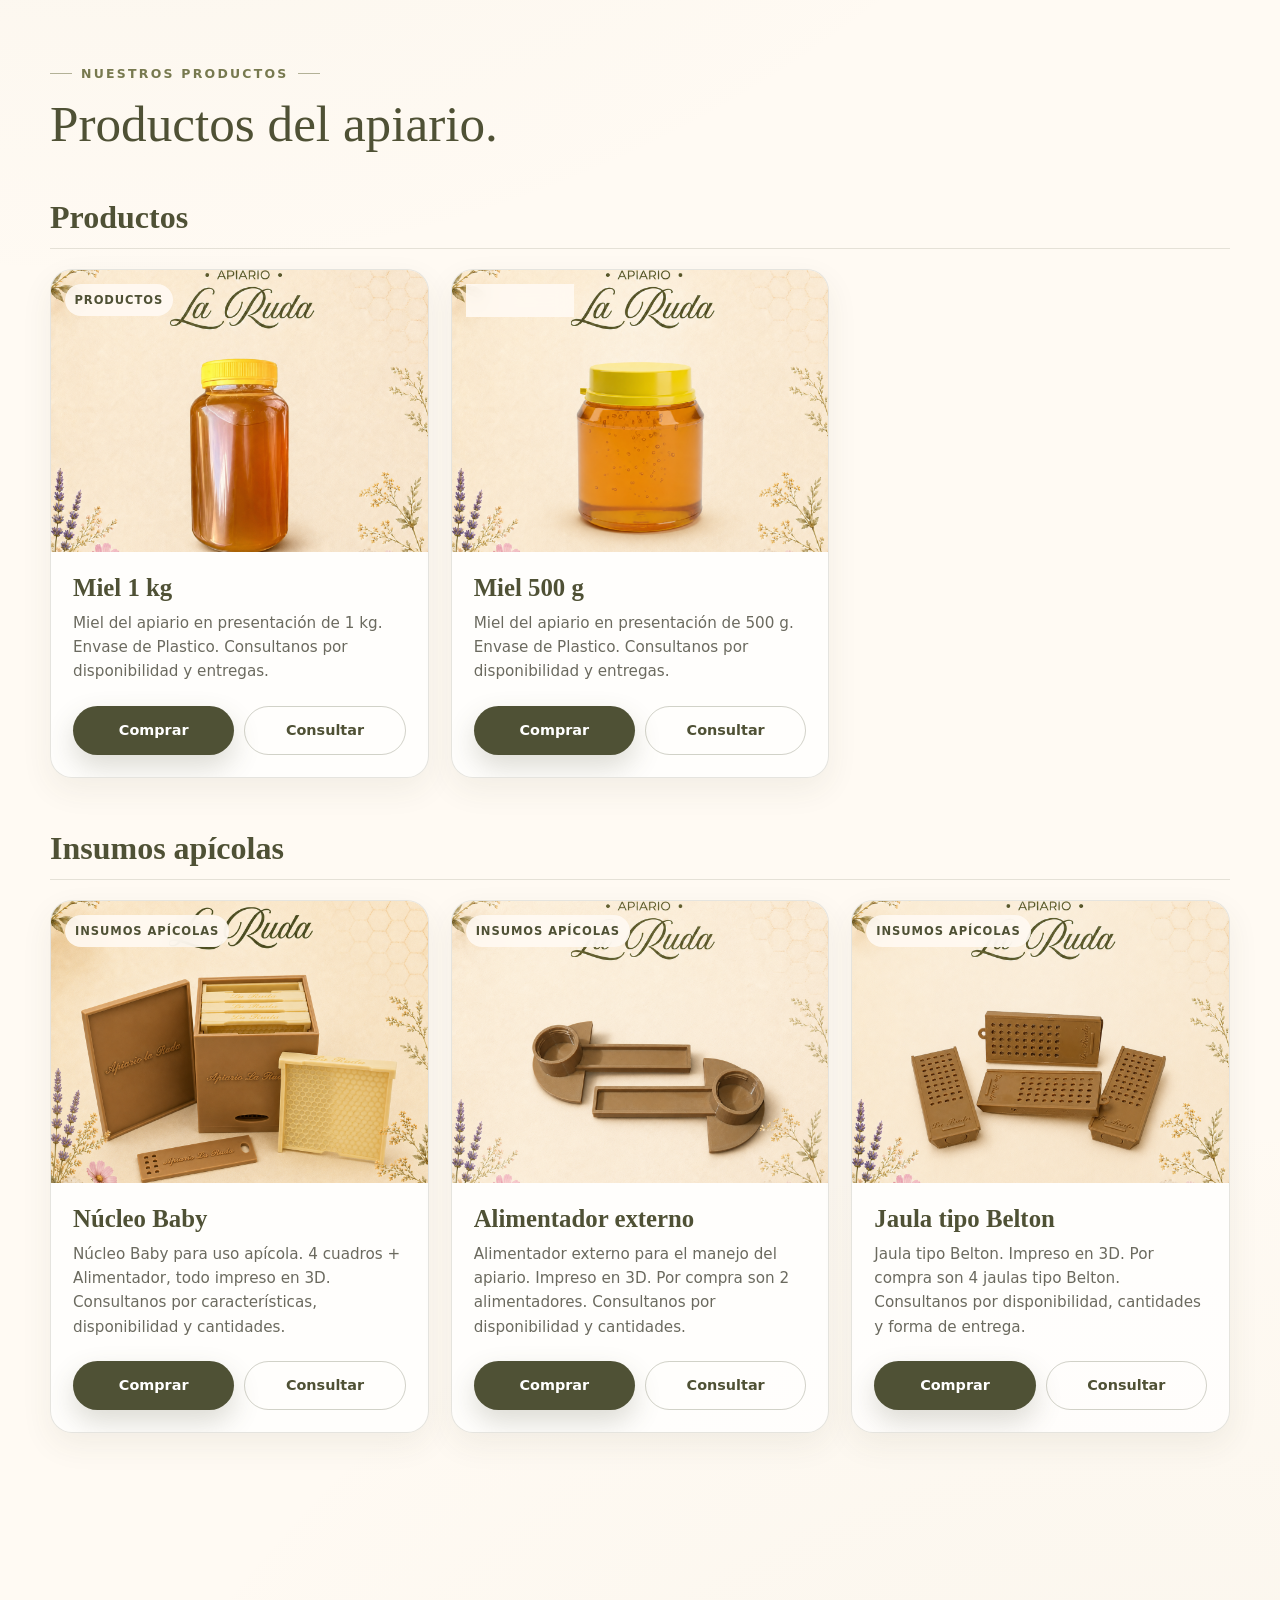
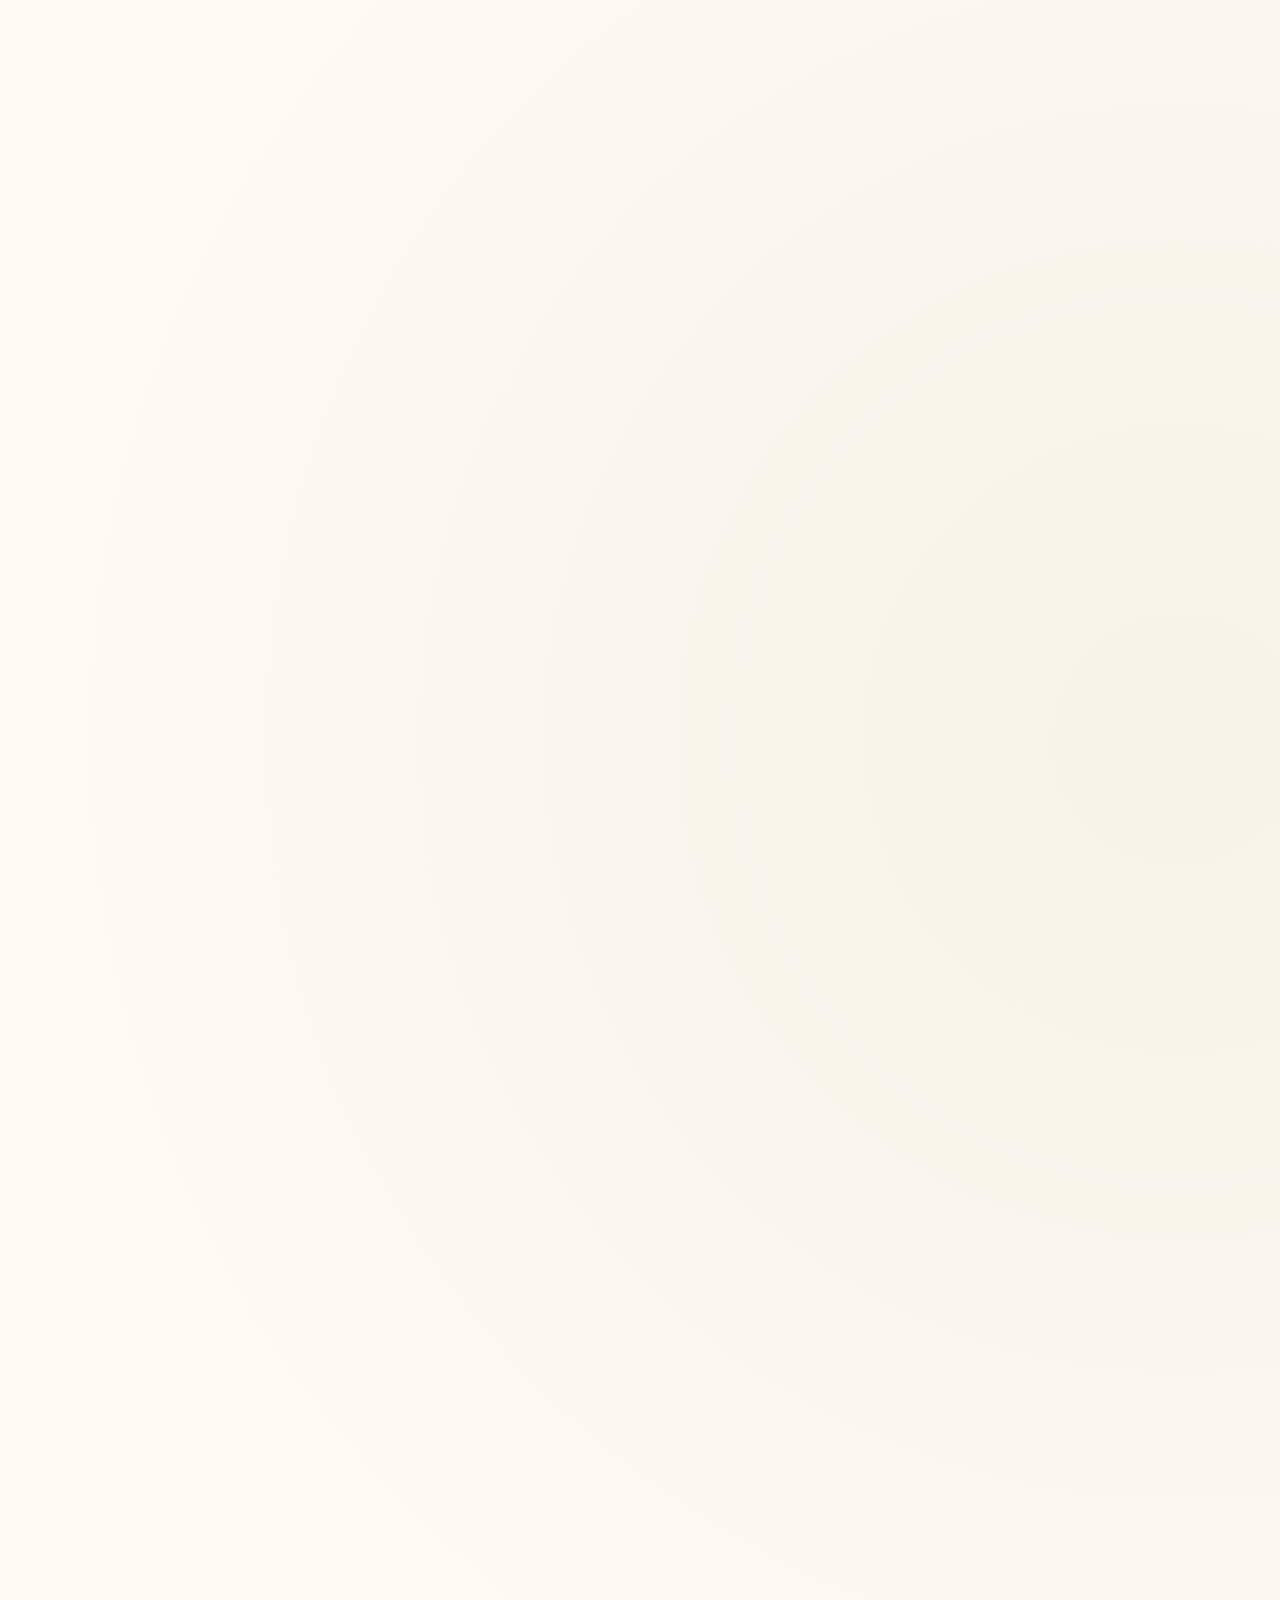
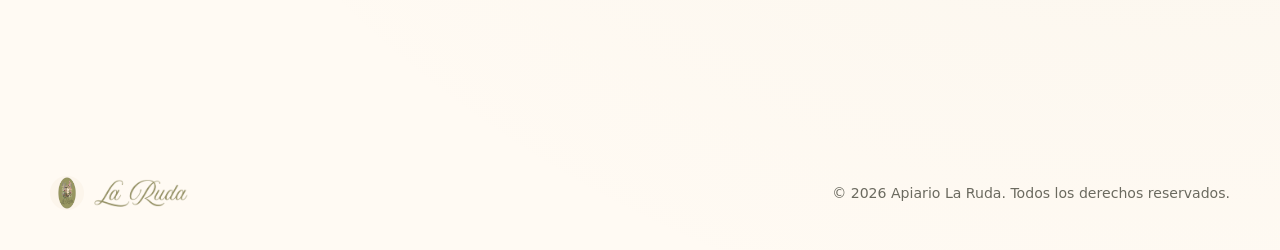
==== commit efe2bb96: "Add files via upload" ====
--- a/index.html
+++ b/index.html
@@ -1,9 +1,11 @@
 <!DOCTYPE html>
 <html lang="es">
 <head>
+  <link rel="icon" type="image/jpeg" href="assets/logo-redondo.jpg">
+  <link rel="apple-touch-icon" href="assets/logo-redondo.jpg">
   <meta charset="UTF-8" />
   <meta name="viewport" content="width=device-width, initial-scale=1.0" />
-  <meta name="description" content="Apiario La Ruda — apicultura enfocada en la sanidad y el bienestar de las abejas. Productos apícolas y contacto directo." />
+  <meta name="description" content="Apiario La Ruda — venta de insumos apícolas y material vivo. Productos y soluciones para apicultura con atención directa." />
   <meta name="theme-color" content="#77794f" />
   <title>Apiario La Ruda</title>
 
@@ -1579,14 +1581,15 @@
     <section class="hero" id="inicio">
       <div class="container hero-grid">
         <div class="hero-copy reveal">
-          <div class="eyebrow">Sanidad · Bienestar · Apicultura</div>
+          <div class="eyebrow">Insumos apícolas · Material vivo · Apicultura</div>
           <h1>
             <span class="hero-apiario">Apiario</span>
             <img class="hero-wordmark" src="assets/la-ruda-wordmark.png" alt="La Ruda" />
           </h1>
           <p>
-            En La Ruda cuidamos nuestras abejas poniendo el foco en su sanidad y bienestar.
-            De ese trabajo nacen los distintos productos que ofrecemos.
+            <strong>Venta de insumos apícolas y material vivo.</strong><br>
+            En La Ruda trabajamos para acompañar al apicultor con productos seleccionados,
+            material vivo y atención directa desde nuestro apiario.
           </p>
 
           <div class="hero-actions">
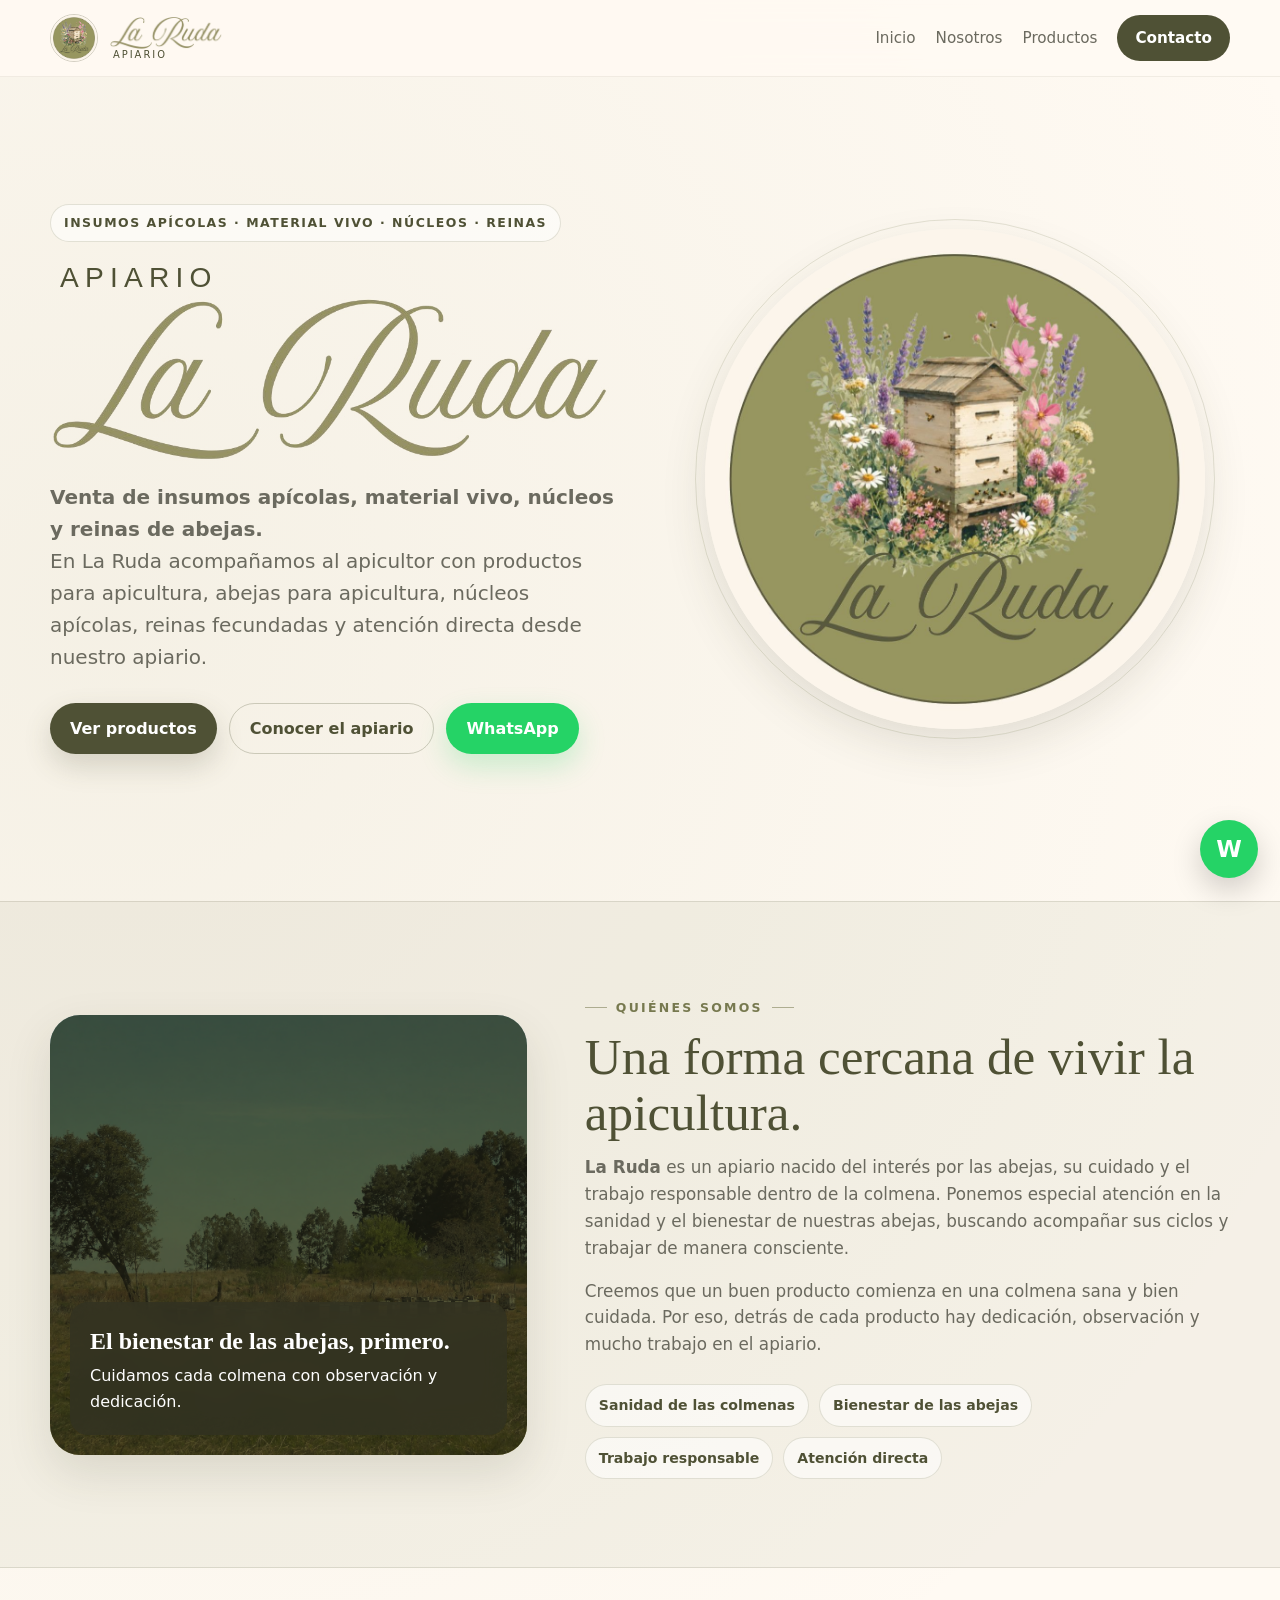
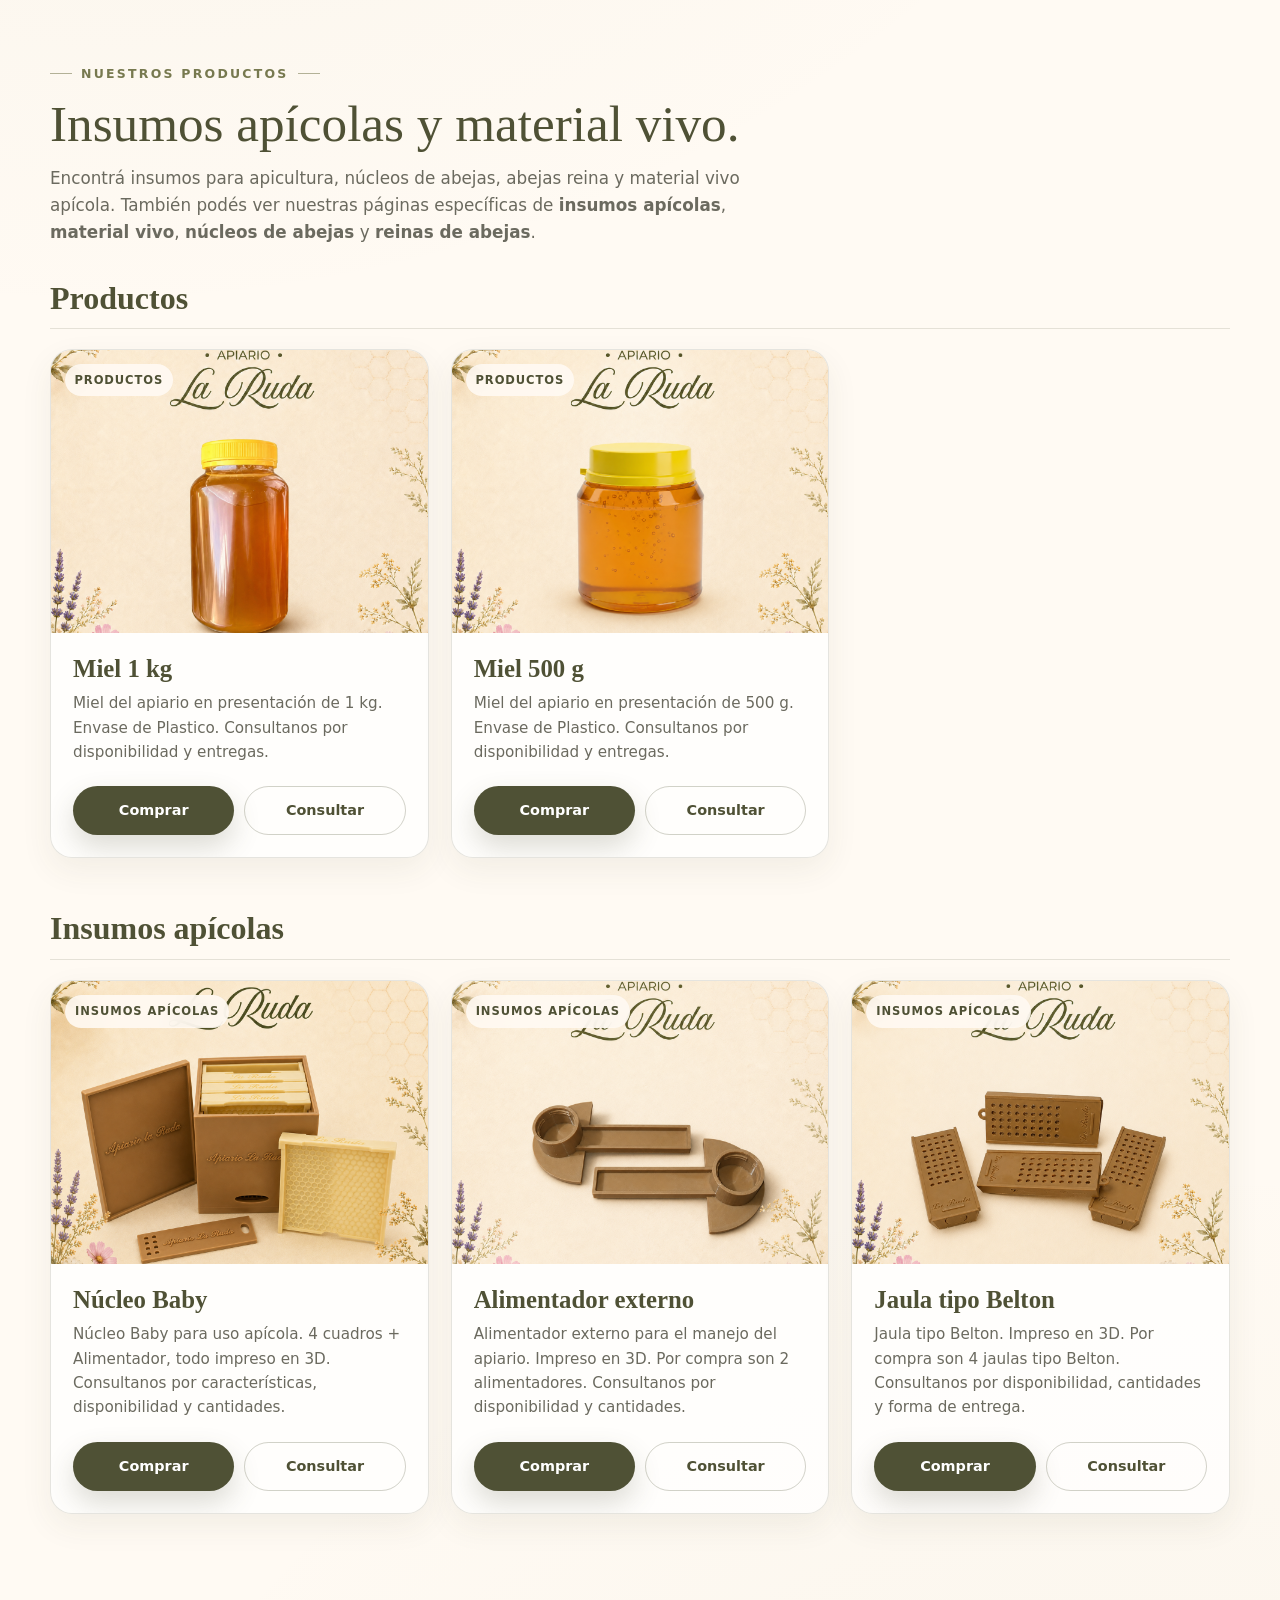
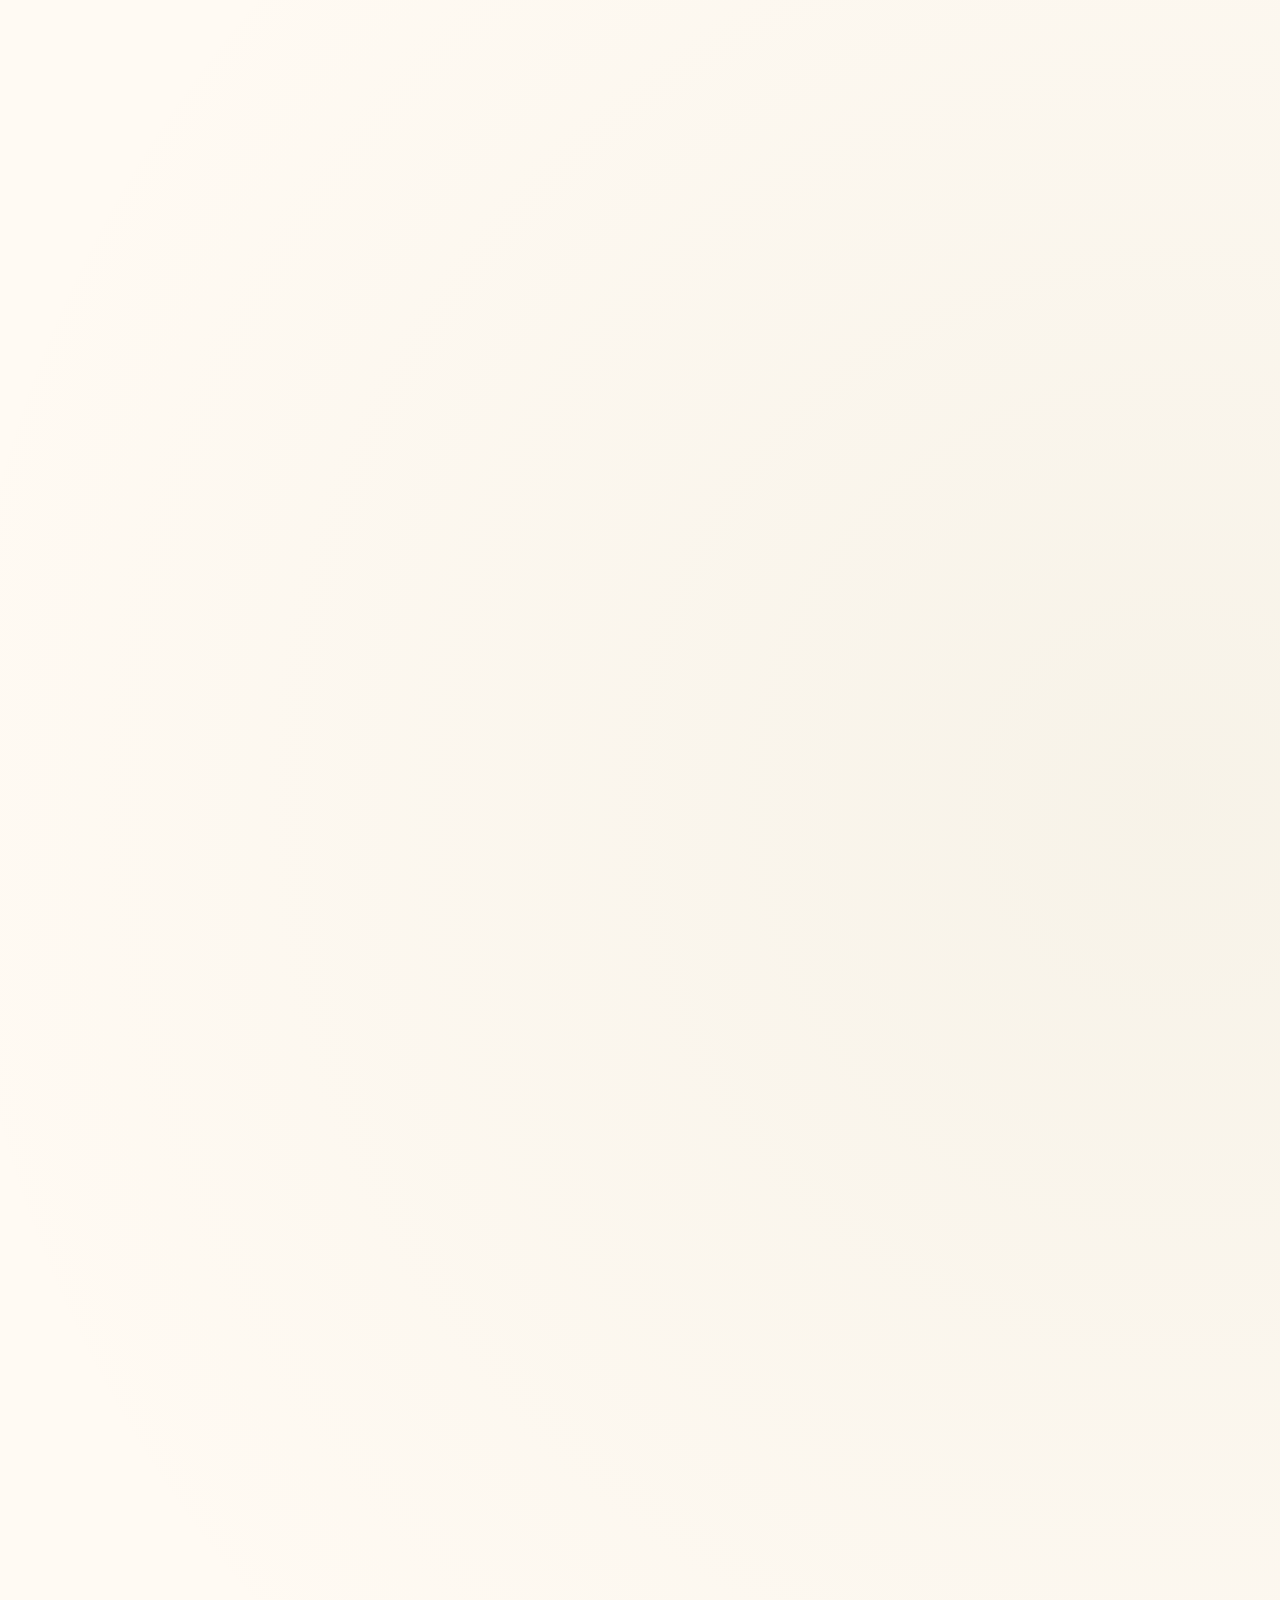
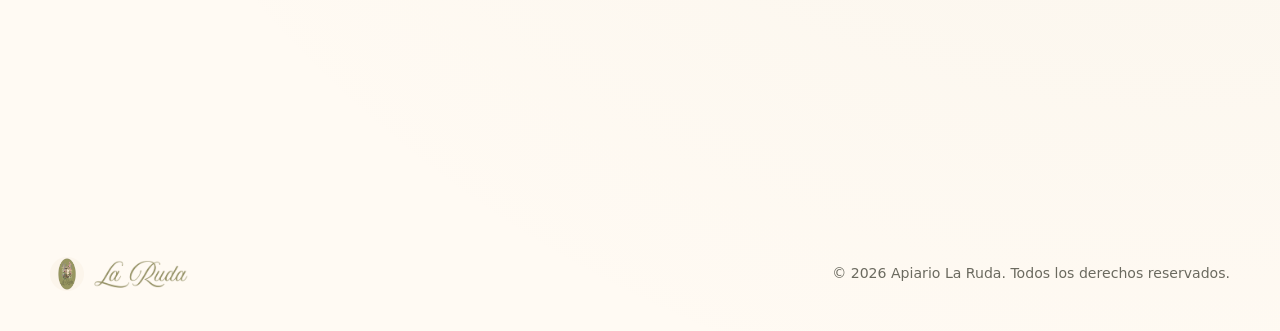
==== commit 9f9e0776: "Add files via upload" ====
--- a/index.html
+++ b/index.html
@@ -5,9 +5,62 @@
   <link rel="apple-touch-icon" href="assets/logo-redondo.jpg">
   <meta charset="UTF-8" />
   <meta name="viewport" content="width=device-width, initial-scale=1.0" />
-  <meta name="description" content="Apiario La Ruda — venta de insumos apícolas y material vivo. Productos y soluciones para apicultura con atención directa." />
+  <meta name="description" content="Venta de núcleos de abejas, reinas fecundadas, material vivo e insumos apícolas. Productos para apicultura y atención directa de Apiario La Ruda." />
+  <meta name="robots" content="index,follow,max-image-preview:large,max-snippet:-1,max-video-preview:-1" />
+  <link rel="canonical" href="https://apiario.laruda.com.ar/" />
+  <meta property="og:locale" content="es_AR" />
+  <meta property="og:type" content="website" />
+  <meta property="og:site_name" content="Apiario La Ruda" />
+  <meta property="og:title" content="Apiario La Ruda | Núcleos, reinas, material vivo e insumos apícolas" />
+  <meta property="og:description" content="Venta de núcleos de abejas, reinas fecundadas, material vivo e insumos apícolas para apicultura." />
+  <meta property="og:url" content="https://apiario.laruda.com.ar/" />
+  <meta property="og:image" content="https://apiario.laruda.com.ar/assets/logo-redondo.jpg" />
+  <meta name="twitter:card" content="summary_large_image" />
+  <meta name="twitter:title" content="Apiario La Ruda | Núcleos, reinas, material vivo e insumos apícolas" />
+  <meta name="twitter:description" content="Venta de núcleos de abejas, reinas fecundadas, material vivo e insumos apícolas para apicultura." />
+  <meta name="twitter:image" content="https://apiario.laruda.com.ar/assets/logo-redondo.jpg" />
   <meta name="theme-color" content="#77794f" />
-  <title>Apiario La Ruda</title>
+  <title>Apiario La Ruda | Núcleos, reinas, material vivo e insumos apícolas</title>
+
+  <script type="application/ld+json">
+  {
+    "@context": "https://schema.org",
+    "@graph": [
+      {
+        "@type": "Organization",
+        "@id": "https://apiario.laruda.com.ar/#organization",
+        "name": "Apiario La Ruda",
+        "url": "https://apiario.laruda.com.ar/",
+        "logo": "https://apiario.laruda.com.ar/assets/logo-redondo.jpg",
+        "description": "Venta de insumos apícolas, material vivo, núcleos de abejas y reinas fecundadas.",
+        "contactPoint": {
+          "@type": "ContactPoint",
+          "telephone": "+54 9 11 2696-0110",
+          "contactType": "ventas",
+          "availableLanguage": "Spanish"
+        }
+      },
+      {
+        "@type": "WebSite",
+        "@id": "https://apiario.laruda.com.ar/#website",
+        "url": "https://apiario.laruda.com.ar/",
+        "name": "Apiario La Ruda",
+        "publisher": {"@id": "https://apiario.laruda.com.ar/#organization"},
+        "inLanguage": "es-AR"
+      },
+      {
+        "@type": "ItemList",
+        "name": "Productos y material vivo de Apiario La Ruda",
+        "itemListElement": [
+          {"@type":"ListItem","position":1,"url":"https://apiario.laruda.com.ar/nucleos-de-abejas.html","name":"Núcleos de abejas"},
+          {"@type":"ListItem","position":2,"url":"https://apiario.laruda.com.ar/reinas-de-abejas.html","name":"Reinas de abejas"},
+          {"@type":"ListItem","position":3,"url":"https://apiario.laruda.com.ar/material-vivo.html","name":"Material vivo apícola"},
+          {"@type":"ListItem","position":4,"url":"https://apiario.laruda.com.ar/insumos-apicolas.html","name":"Insumos apícolas"}
+        ]
+      }
+    ]
+  }
+  </script>
 
   <style>
     :root {
@@ -1557,7 +1610,7 @@
   <header class="site-header">
     <div class="container nav">
       <a class="brand" href="#inicio" aria-label="Ir al inicio">
-        <img src="assets/logo-redondo.jpg" alt="" />
+        <img src="assets/logo-redondo.jpg" alt="Logo de Apiario La Ruda" />
         <span class="brand-text">
           <img class="brand-wordmark" src="assets/la-ruda-wordmark.png" alt="La Ruda" />
           <span class="brand-tagline">Apiario</span>
@@ -1581,15 +1634,15 @@
     <section class="hero" id="inicio">
       <div class="container hero-grid">
         <div class="hero-copy reveal">
-          <div class="eyebrow">Insumos apícolas · Material vivo · Apicultura</div>
+          <div class="eyebrow">Insumos apícolas · Material vivo · Núcleos · Reinas</div>
           <h1>
             <span class="hero-apiario">Apiario</span>
             <img class="hero-wordmark" src="assets/la-ruda-wordmark.png" alt="La Ruda" />
           </h1>
           <p>
-            <strong>Venta de insumos apícolas y material vivo.</strong><br>
-            En La Ruda trabajamos para acompañar al apicultor con productos seleccionados,
-            material vivo y atención directa desde nuestro apiario.
+            <strong>Venta de insumos apícolas, material vivo, núcleos y reinas de abejas.</strong><br>
+            En La Ruda acompañamos al apicultor con productos para apicultura, abejas para
+            apicultura, núcleos apícolas, reinas fecundadas y atención directa desde nuestro apiario.
           </p>
 
           <div class="hero-actions">
@@ -1657,7 +1710,15 @@
         <div class="products-header reveal">
           <div>
             <div class="section-kicker">Nuestros productos</div>
-            <h2 class="section-title">Productos del apiario.</h2>
+            <h2 class="section-title">Insumos apícolas y material vivo.</h2>
+            <p class="section-copy">
+              Encontrá insumos para apicultura, núcleos de abejas, abejas reina y material vivo apícola.
+              También podés ver nuestras páginas específicas de
+              <a href="insumos-apicolas.html"><strong>insumos apícolas</strong></a>,
+              <a href="material-vivo.html"><strong>material vivo</strong></a>,
+              <a href="nucleos-de-abejas.html"><strong>núcleos de abejas</strong></a> y
+              <a href="reinas-de-abejas.html"><strong>reinas de abejas</strong></a>.
+            </p>
           </div>
         </div>
 
@@ -1705,7 +1766,7 @@
   <footer>
     <div class="container footer-row">
       <div class="footer-brand">
-        <img src="assets/logo-redondo.jpg" alt="" />
+        <img src="assets/logo-redondo.jpg" alt="Logo de Apiario La Ruda" />
         <img class="footer-wordmark" src="assets/la-ruda-wordmark.png" alt="Apiario La Ruda" />
       </div>
       <div class="footer-meta">
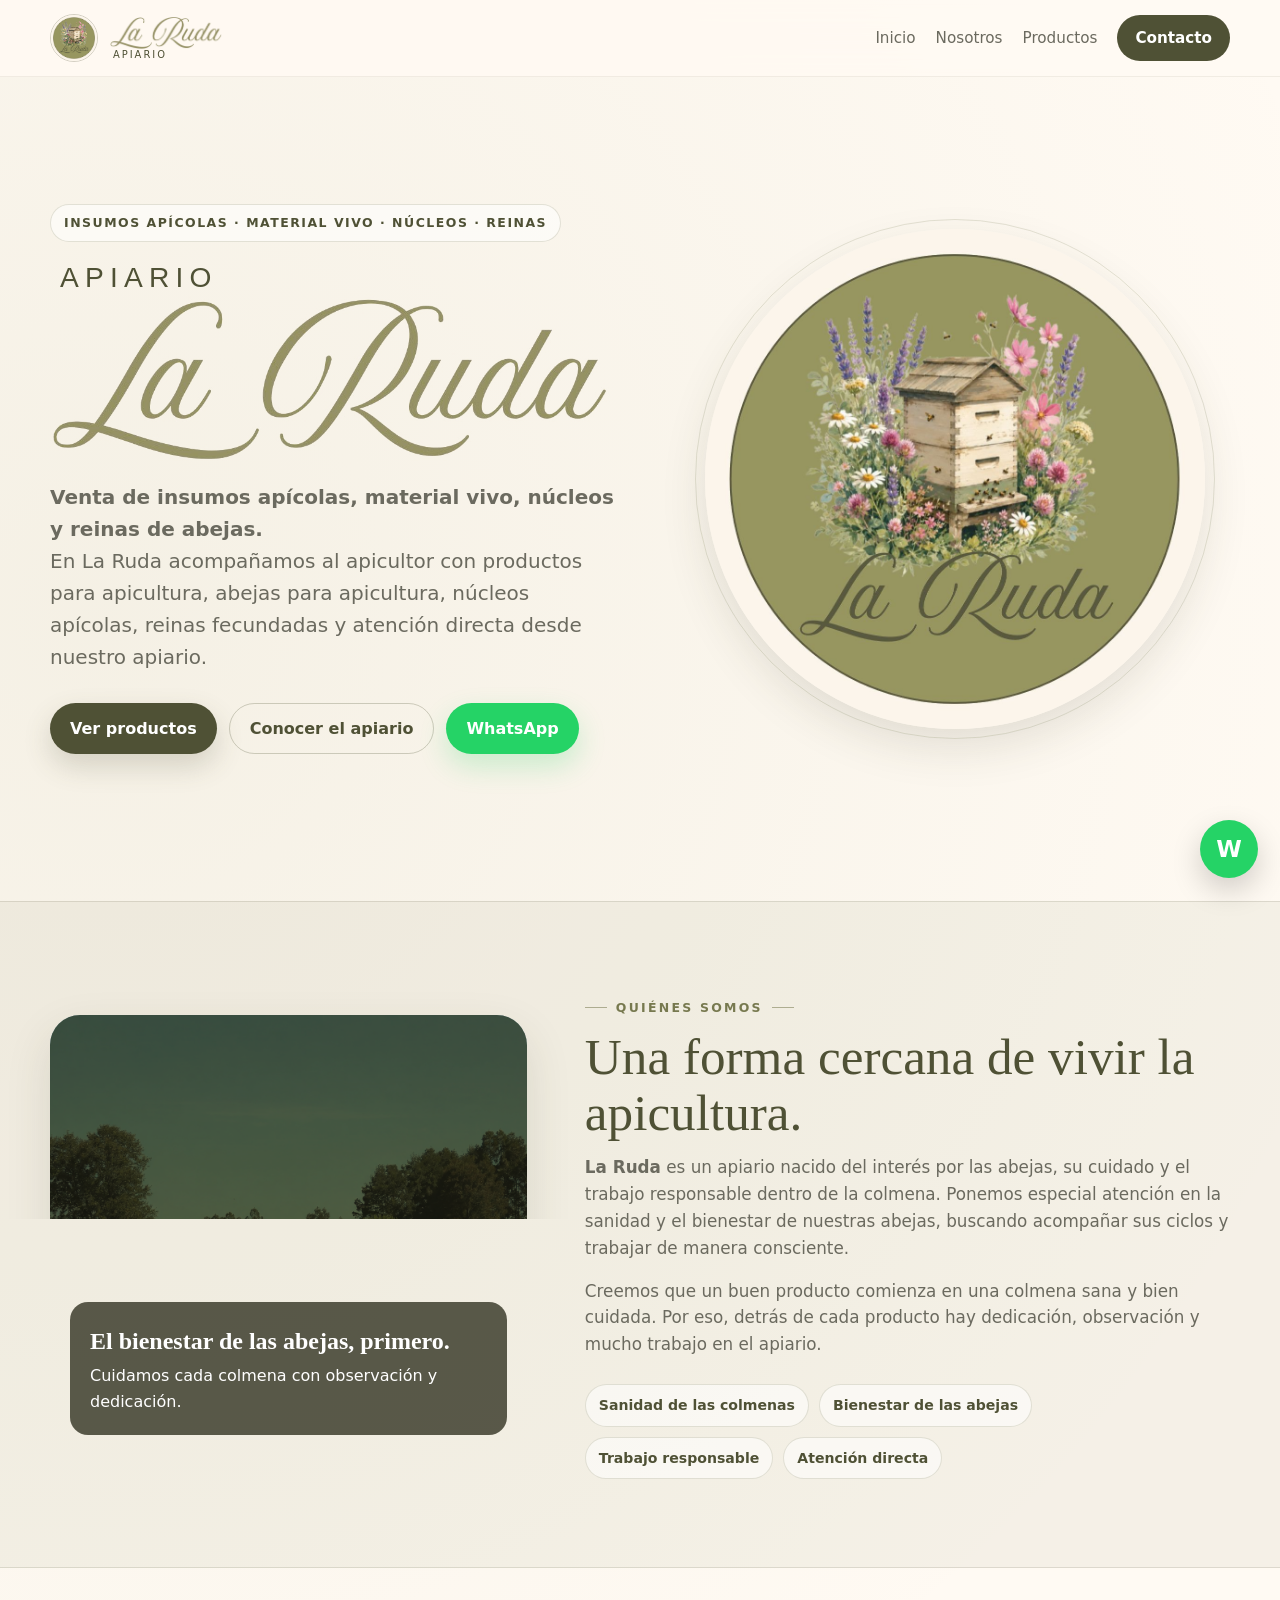
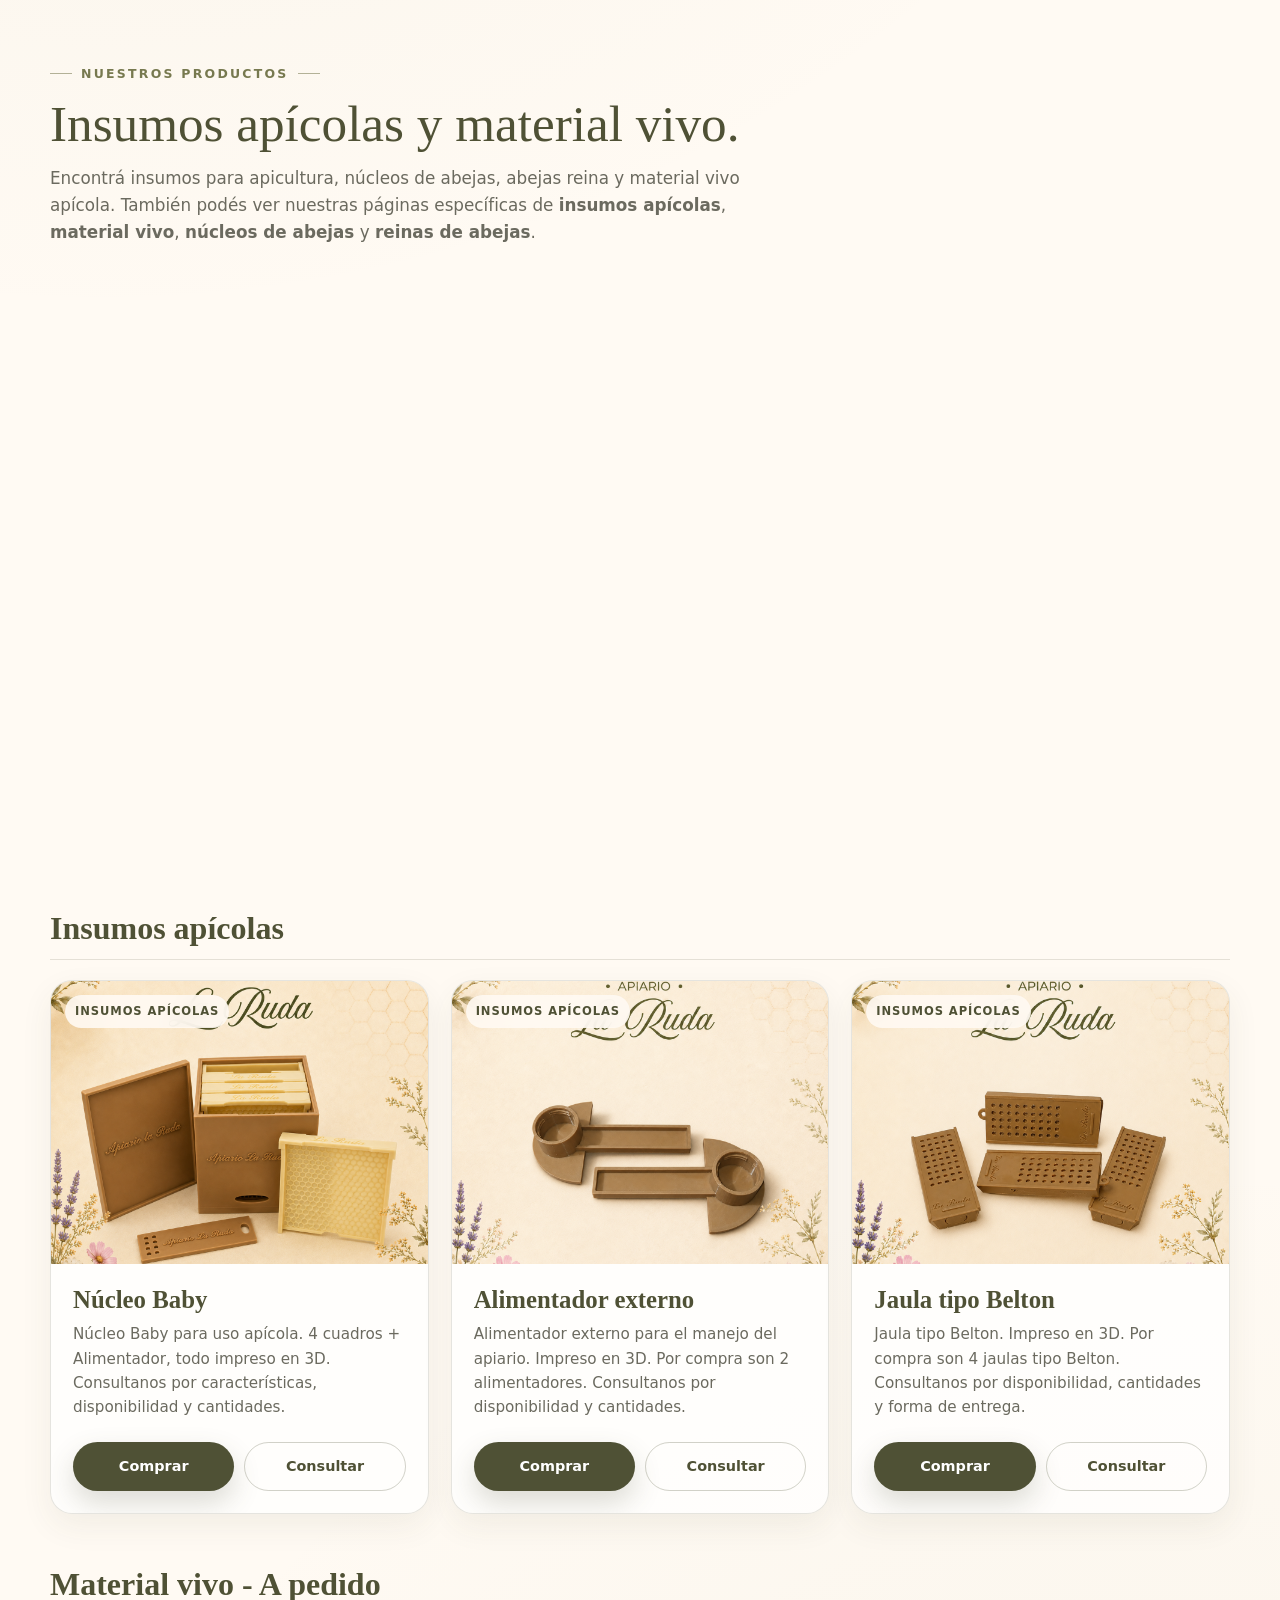
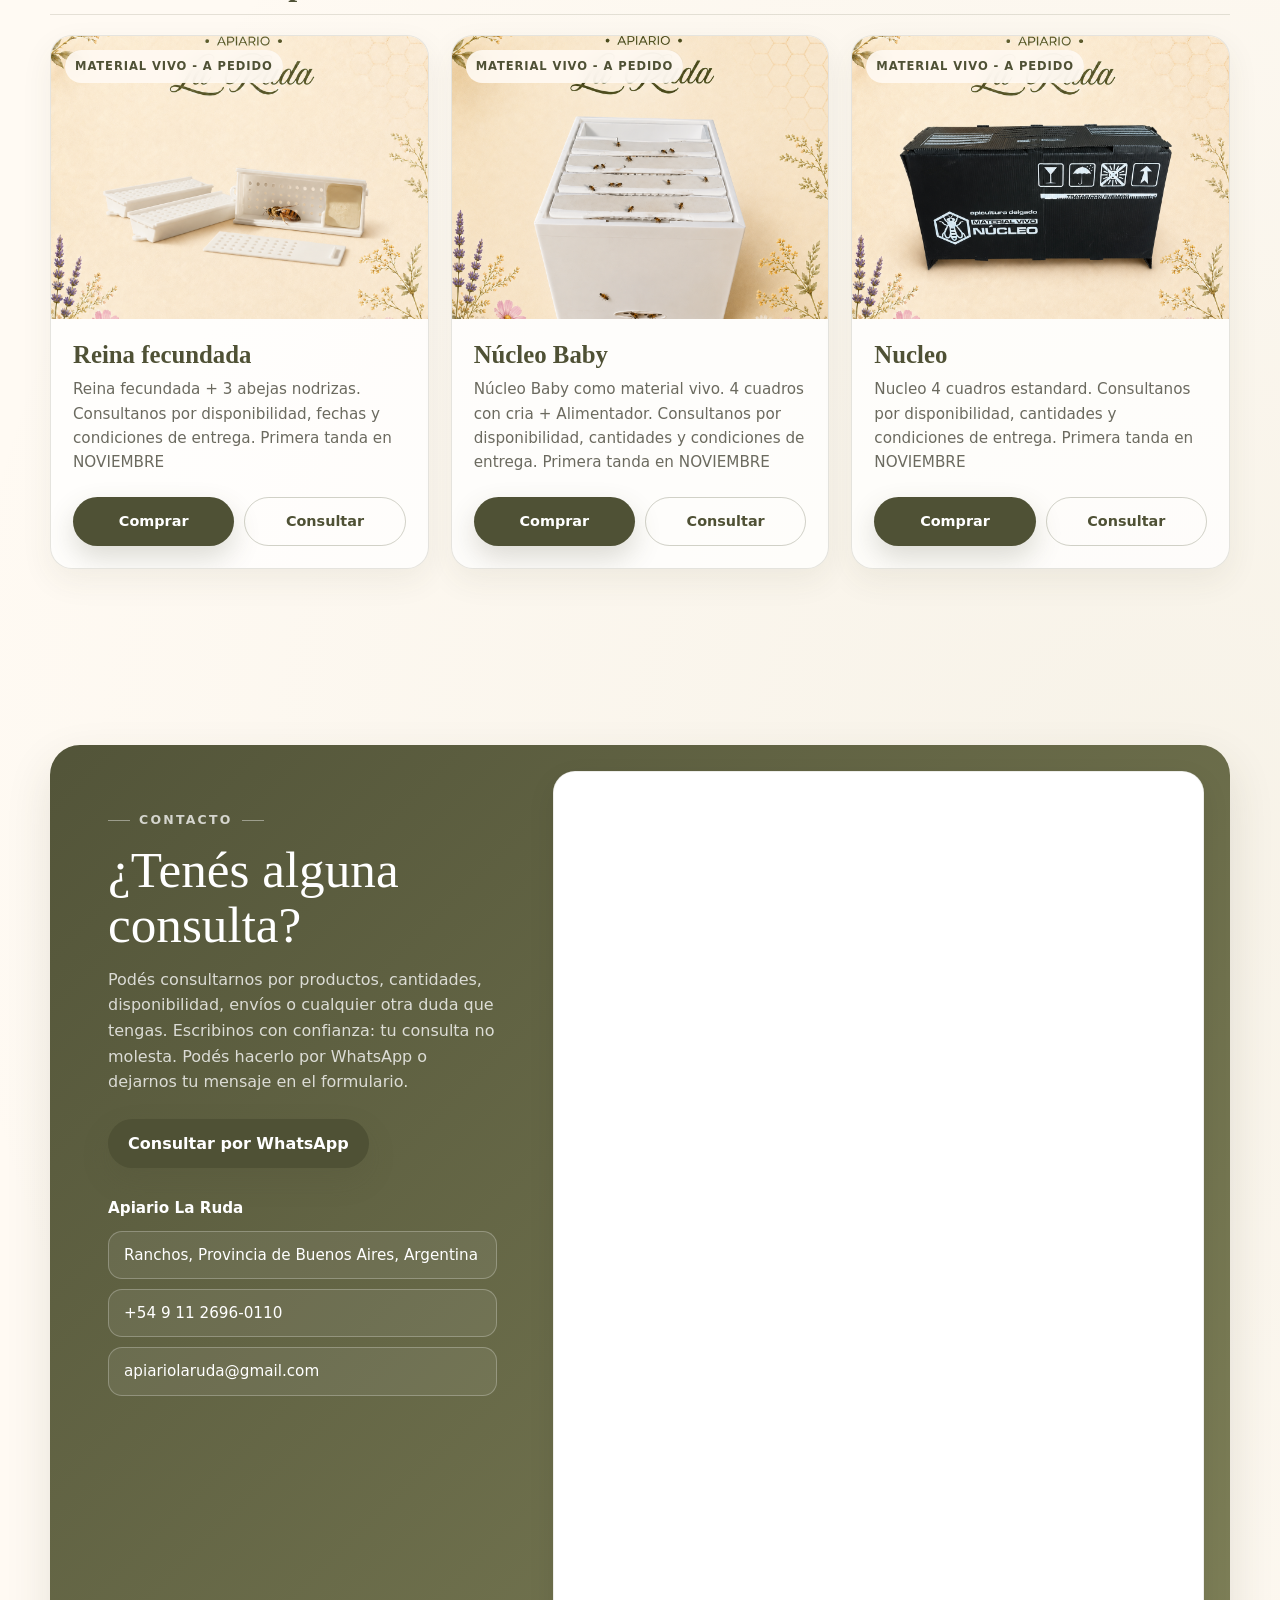
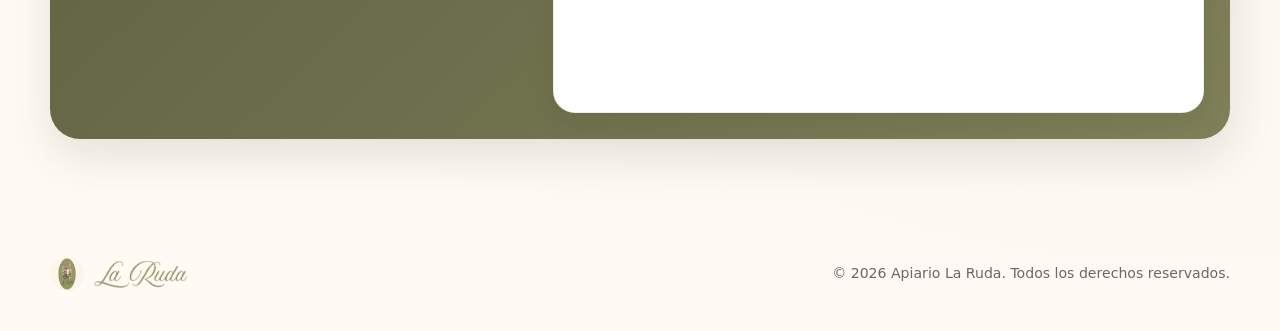
==== commit 1810fc83: "Add files via upload" ====
--- a/index.html
+++ b/index.html
@@ -1,8 +1,8 @@
 <!DOCTYPE html>
 <html lang="es">
 <head>
-  <link rel="icon" type="image/jpeg" href="assets/logo-redondo.jpg">
-  <link rel="apple-touch-icon" href="assets/logo-redondo.jpg">
+  <link rel="icon" type="image/png" href="assets/favicon-laruda.png" />
+  <link rel="apple-touch-icon" href="assets/favicon-laruda.png" />
   <meta charset="UTF-8" />
   <meta name="viewport" content="width=device-width, initial-scale=1.0" />
   <meta name="description" content="Venta de núcleos de abejas, reinas fecundadas, material vivo e insumos apícolas. Productos para apicultura y atención directa de Apiario La Ruda." />
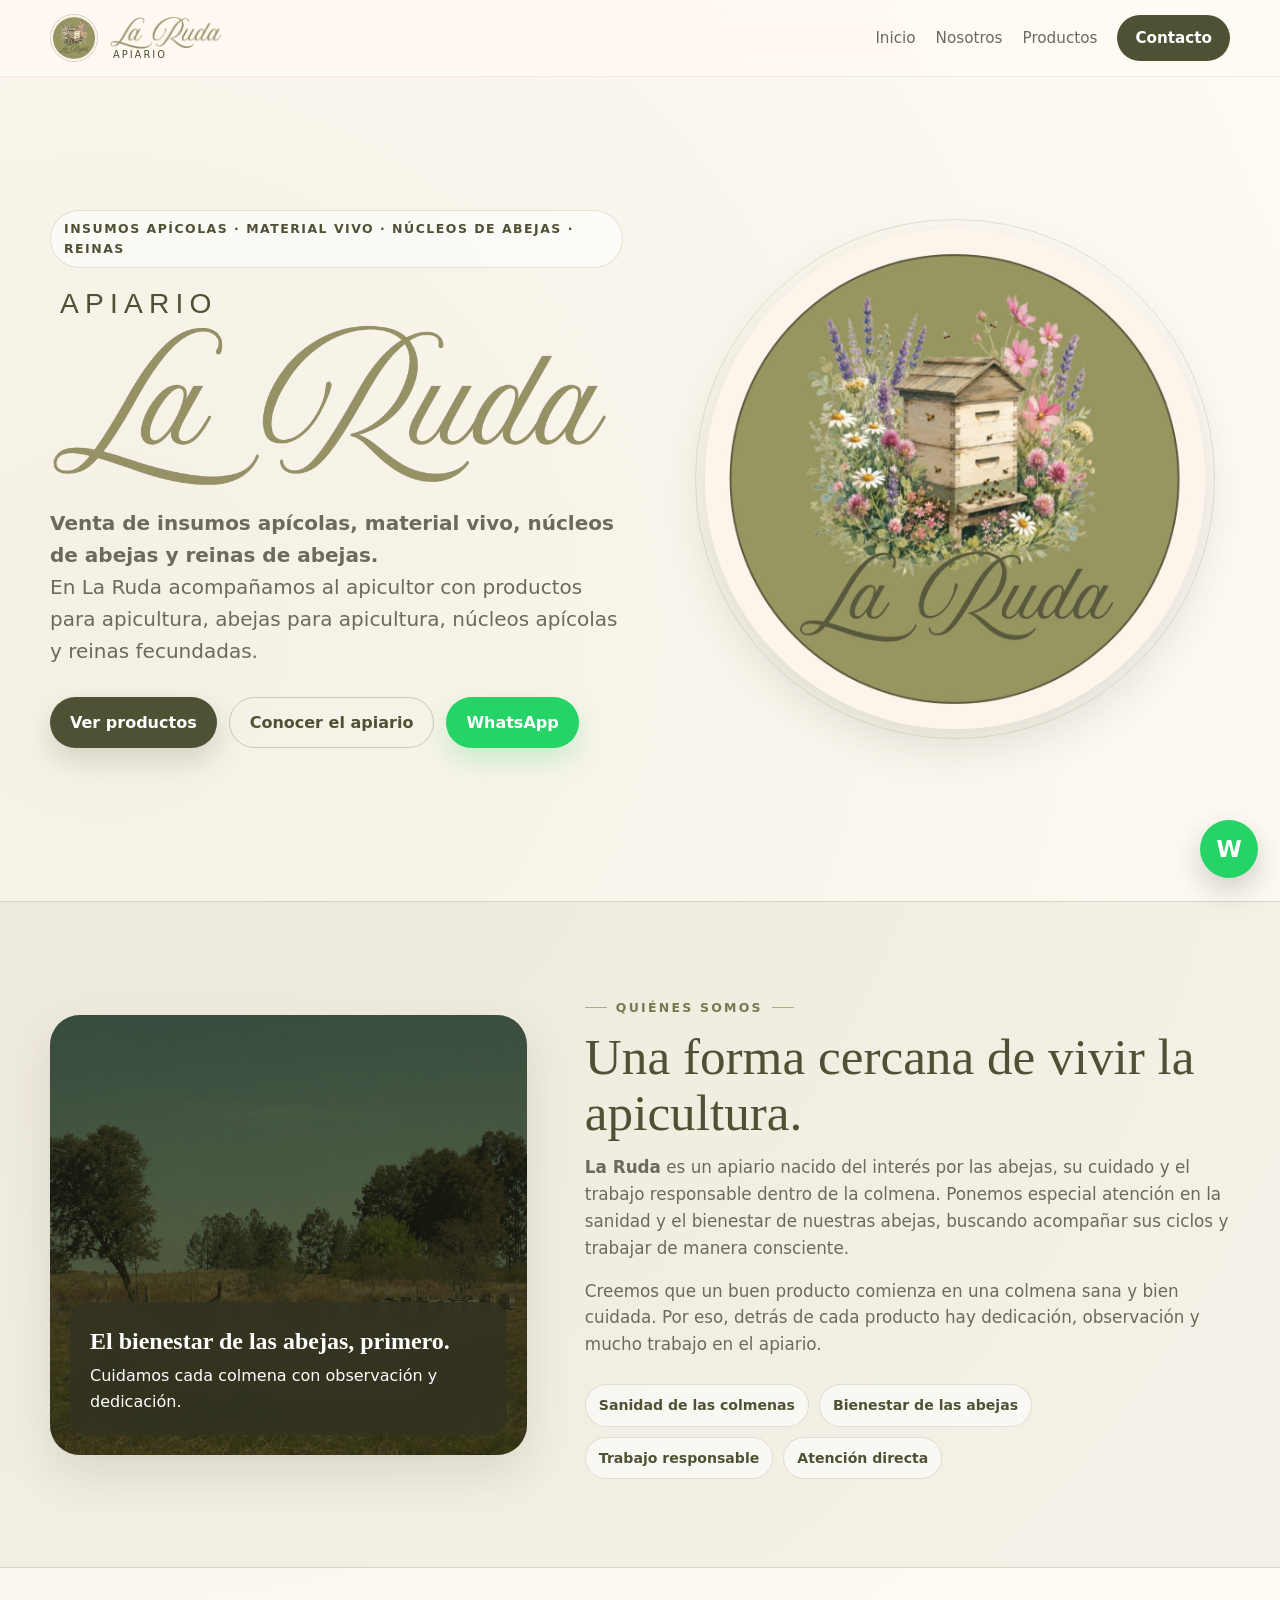
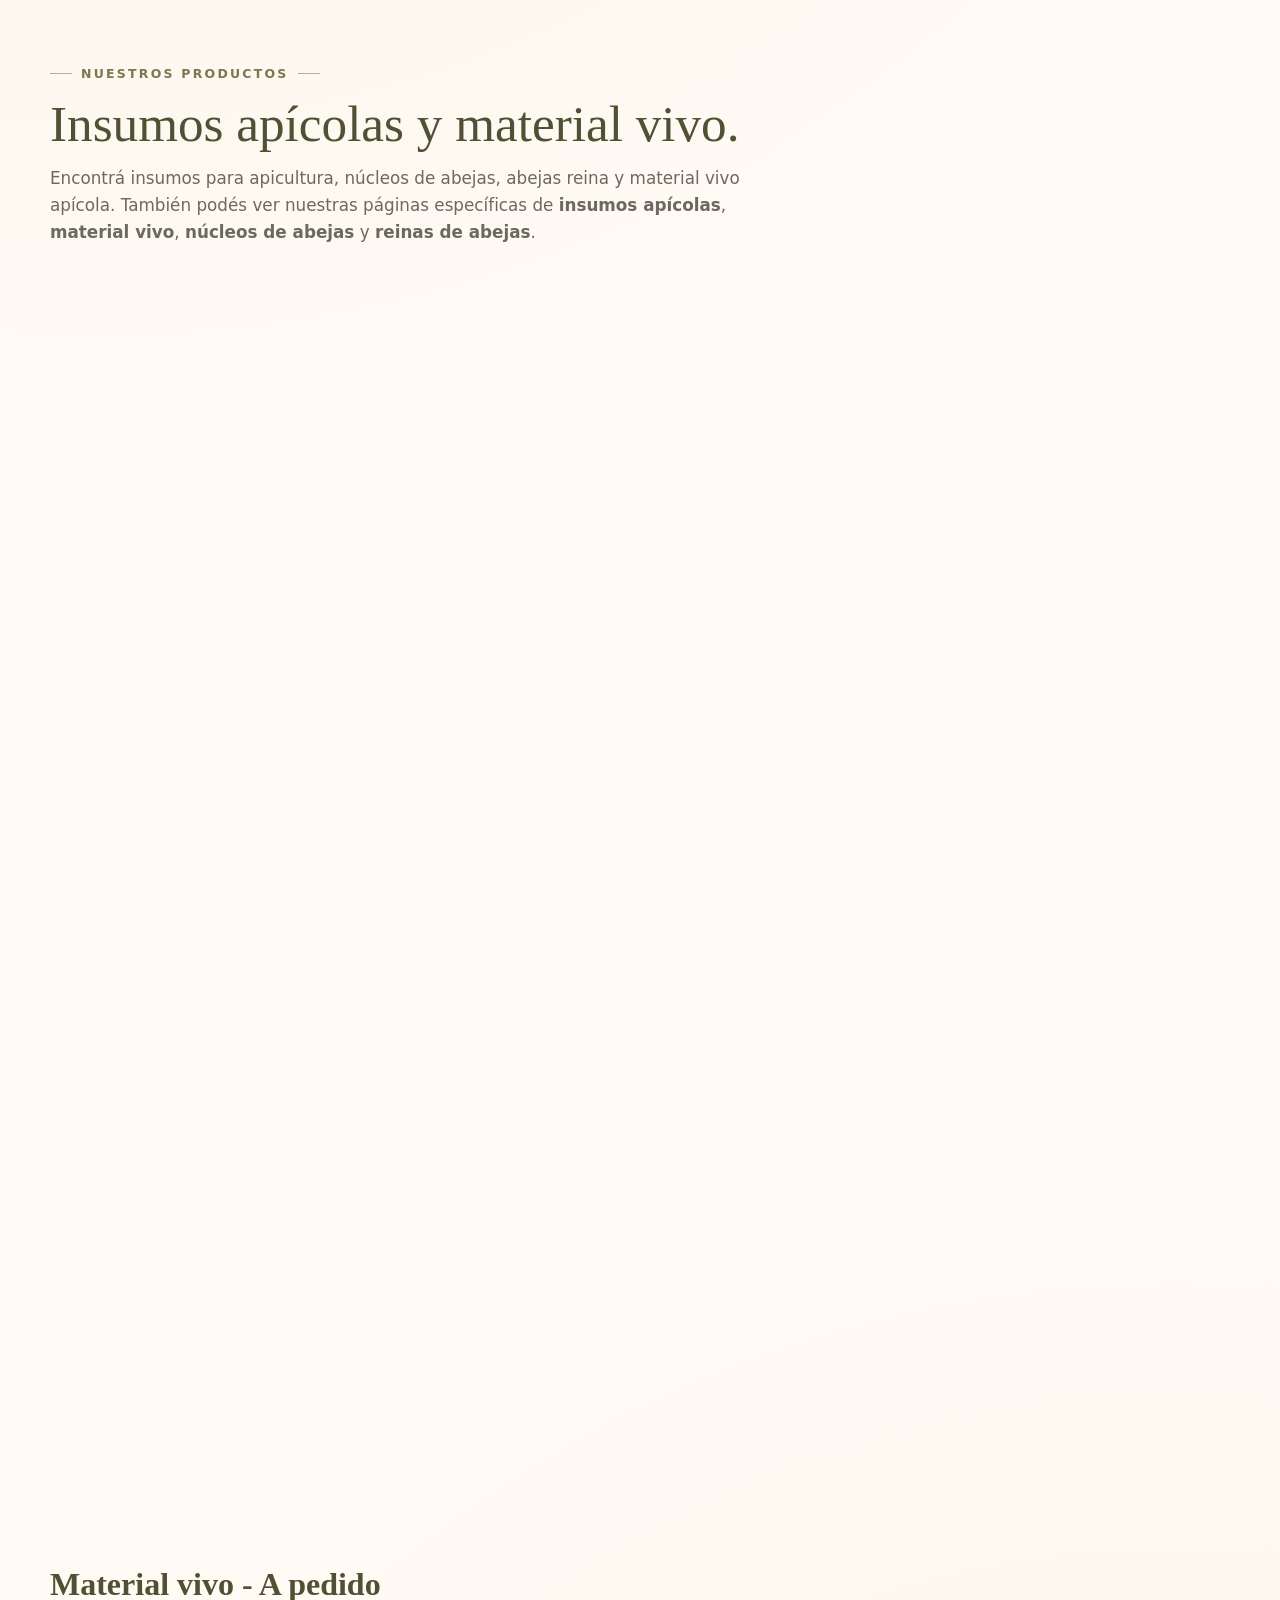
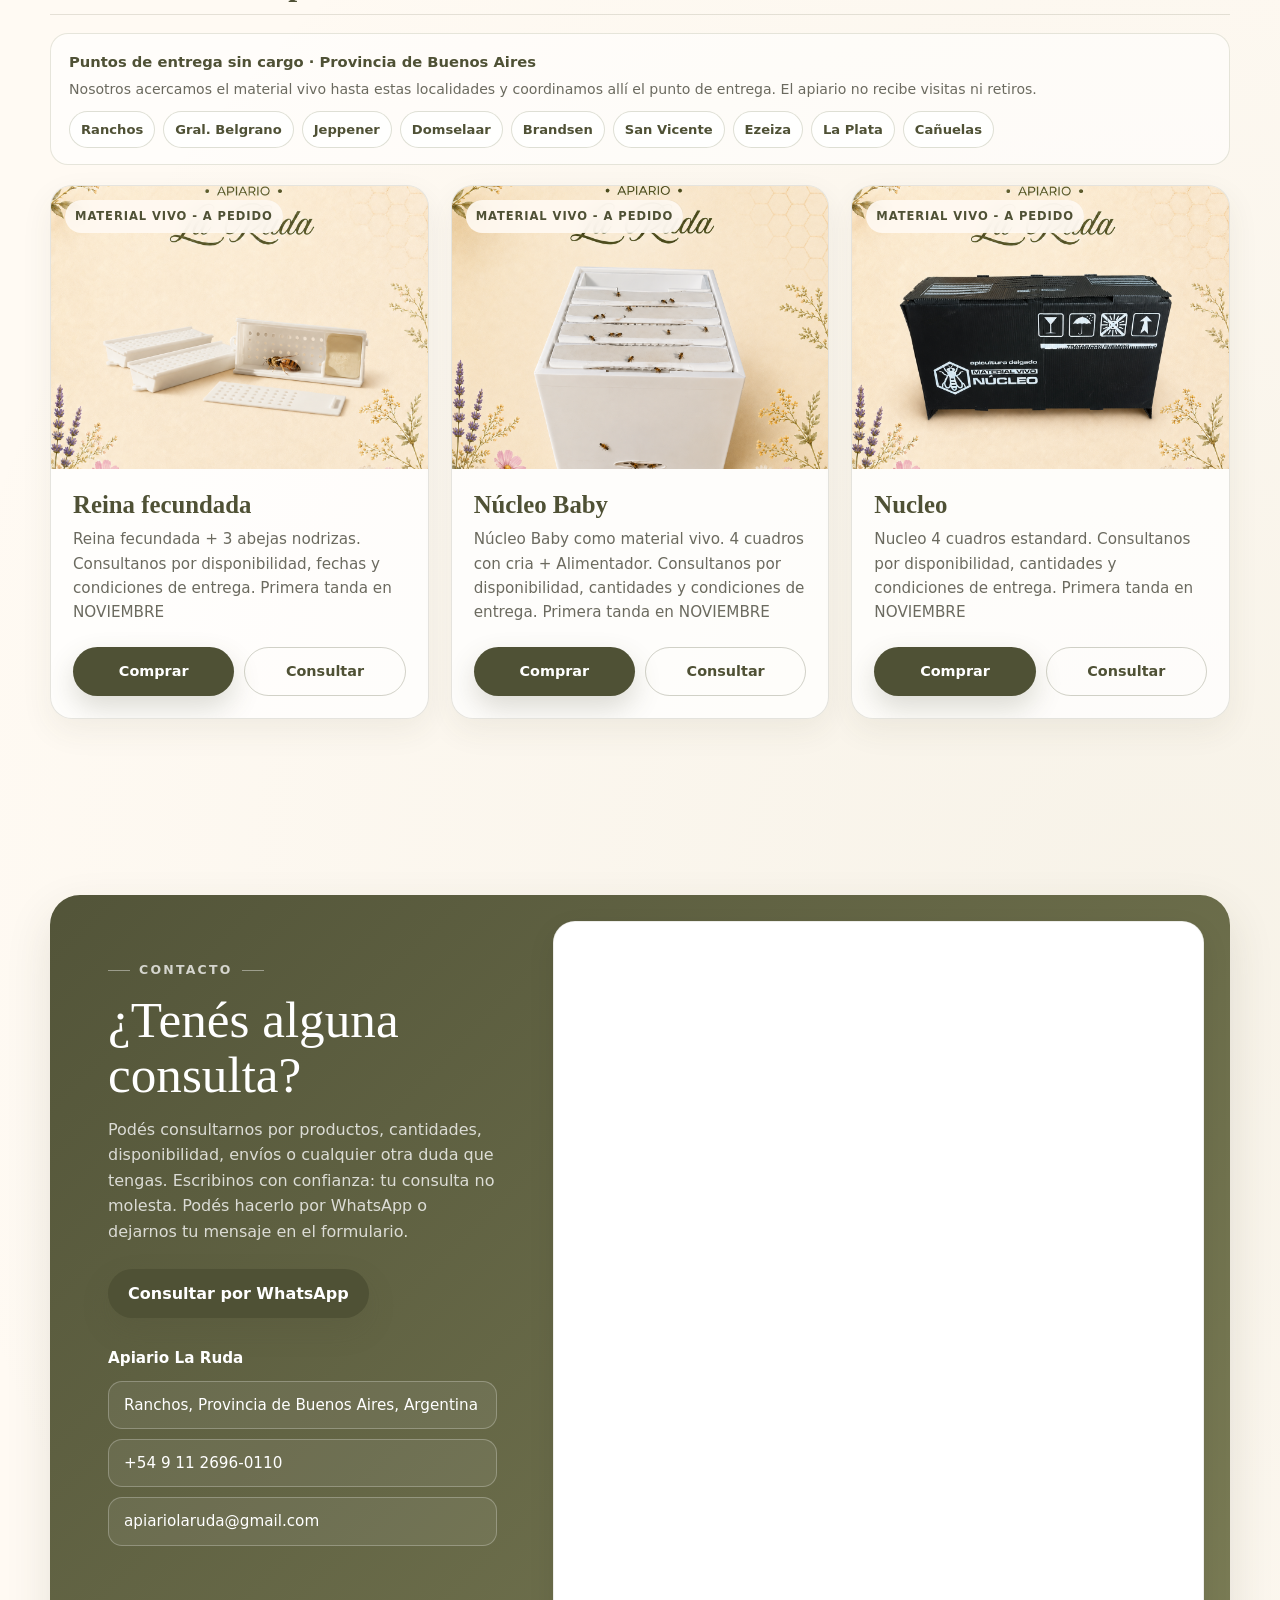
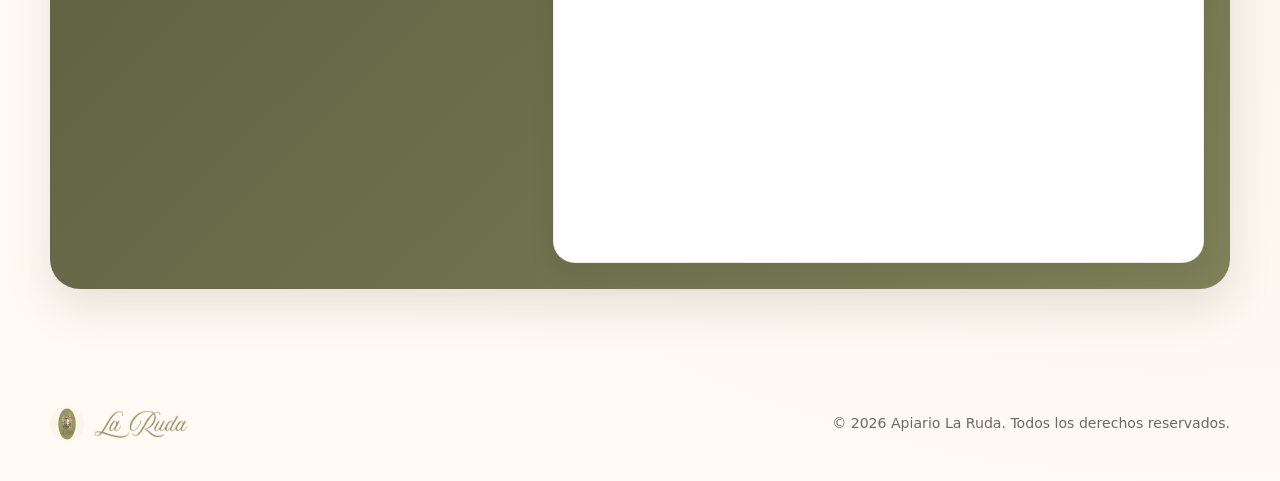
==== commit 5f2f287b: "Add files via upload" ====
--- a/index.html
+++ b/index.html
@@ -1,26 +1,27 @@
 <!DOCTYPE html>
 <html lang="es">
 <head>
-  <link rel="icon" type="image/png" href="assets/favicon-laruda.png" />
-  <link rel="apple-touch-icon" href="assets/favicon-laruda.png" />
+  <link rel="icon" type="image/png" sizes="96x96" href="assets/favicon-laruda-96.png" />
+  <link rel="shortcut icon" href="favicon.ico" />
+  <link rel="apple-touch-icon" sizes="180x180" href="assets/favicon-laruda-180.png" />
   <meta charset="UTF-8" />
   <meta name="viewport" content="width=device-width, initial-scale=1.0" />
-  <meta name="description" content="Venta de núcleos de abejas, reinas fecundadas, material vivo e insumos apícolas. Productos para apicultura y atención directa de Apiario La Ruda." />
+  <meta name="description" content="Venta de núcleos de abejas, reinas fecundadas, material vivo e insumos apícolas. Productos y soluciones para apicultura en Apiario La Ruda." />
   <meta name="robots" content="index,follow,max-image-preview:large,max-snippet:-1,max-video-preview:-1" />
   <link rel="canonical" href="https://apiario.laruda.com.ar/" />
   <meta property="og:locale" content="es_AR" />
   <meta property="og:type" content="website" />
   <meta property="og:site_name" content="Apiario La Ruda" />
-  <meta property="og:title" content="Apiario La Ruda | Núcleos, reinas, material vivo e insumos apícolas" />
+  <meta property="og:title" content="Apiario La Ruda | Núcleos de abejas, reinas, material vivo e insumos apícolas" />
   <meta property="og:description" content="Venta de núcleos de abejas, reinas fecundadas, material vivo e insumos apícolas para apicultura." />
   <meta property="og:url" content="https://apiario.laruda.com.ar/" />
-  <meta property="og:image" content="https://apiario.laruda.com.ar/assets/logo-redondo.jpg" />
+  <meta property="og:image" content="https://apiario.laruda.com.ar/assets/logo-busqueda-laruda.png" />
   <meta name="twitter:card" content="summary_large_image" />
-  <meta name="twitter:title" content="Apiario La Ruda | Núcleos, reinas, material vivo e insumos apícolas" />
+  <meta name="twitter:title" content="Apiario La Ruda | Núcleos de abejas, reinas, material vivo e insumos apícolas" />
   <meta name="twitter:description" content="Venta de núcleos de abejas, reinas fecundadas, material vivo e insumos apícolas para apicultura." />
-  <meta name="twitter:image" content="https://apiario.laruda.com.ar/assets/logo-redondo.jpg" />
+  <meta name="twitter:image" content="https://apiario.laruda.com.ar/assets/logo-busqueda-laruda.png" />
   <meta name="theme-color" content="#77794f" />
-  <title>Apiario La Ruda | Núcleos, reinas, material vivo e insumos apícolas</title>
+  <title>Apiario La Ruda | Núcleos de abejas, reinas, material vivo e insumos apícolas</title>
 
   <script type="application/ld+json">
   {
@@ -31,7 +32,7 @@
         "@id": "https://apiario.laruda.com.ar/#organization",
         "name": "Apiario La Ruda",
         "url": "https://apiario.laruda.com.ar/",
-        "logo": "https://apiario.laruda.com.ar/assets/logo-redondo.jpg",
+        "logo": "https://apiario.laruda.com.ar/assets/logo-busqueda-laruda.png",
         "description": "Venta de insumos apícolas, material vivo, núcleos de abejas y reinas fecundadas.",
         "contactPoint": {
           "@type": "ContactPoint",
@@ -851,6 +852,58 @@
       transform: translateY(-3px) scale(1.03);
     }
 
+
+
+    /* MATERIAL VIVO - PUNTOS DE ENTREGA */
+    .delivery-points {
+      margin-top: -2px;
+      padding: 16px 18px;
+      border: 1px solid rgba(119, 121, 79, .18);
+      border-radius: 18px;
+      background: rgba(255,255,255,.54);
+    }
+
+    .delivery-points-title {
+      margin: 0 0 5px;
+      color: var(--olive-dark);
+      font-size: .92rem;
+      font-weight: 850;
+    }
+
+    .delivery-points-copy {
+      margin: 0 0 12px;
+      color: var(--muted);
+      font-size: .88rem;
+      line-height: 1.45;
+    }
+
+    .delivery-location-list {
+      display: flex;
+      flex-wrap: wrap;
+      gap: 8px;
+    }
+
+    .delivery-location {
+      display: inline-flex;
+      align-items: center;
+      justify-content: center;
+      min-height: 34px;
+      padding: 7px 11px;
+      border: 1px solid rgba(119, 121, 79, .24);
+      border-radius: 999px;
+      background: rgba(255,255,255,.82);
+      color: var(--olive-dark);
+      font-size: .82rem;
+      font-weight: 800;
+      transition: transform .18s ease, box-shadow .18s ease, background .18s ease;
+    }
+
+    .delivery-location:hover {
+      transform: translateY(-2px);
+      background: #fff;
+      box-shadow: 0 8px 18px rgba(62,63,41,.10);
+    }
+
     /* MODAL */
     .modal {
       position: fixed;
@@ -1634,15 +1687,15 @@
     <section class="hero" id="inicio">
       <div class="container hero-grid">
         <div class="hero-copy reveal">
-          <div class="eyebrow">Insumos apícolas · Material vivo · Núcleos · Reinas</div>
+          <div class="eyebrow">Insumos apícolas · Material vivo · Núcleos de abejas · Reinas</div>
           <h1>
             <span class="hero-apiario">Apiario</span>
             <img class="hero-wordmark" src="assets/la-ruda-wordmark.png" alt="La Ruda" />
           </h1>
           <p>
-            <strong>Venta de insumos apícolas, material vivo, núcleos y reinas de abejas.</strong><br>
+            <strong>Venta de insumos apícolas, material vivo, núcleos de abejas y reinas de abejas.</strong><br>
             En La Ruda acompañamos al apicultor con productos para apicultura, abejas para
-            apicultura, núcleos apícolas, reinas fecundadas y atención directa desde nuestro apiario.
+            apicultura, núcleos apícolas y reinas fecundadas.
           </p>
 
           <div class="hero-actions">
@@ -1934,6 +1987,21 @@
         : whatsappUrl(`Hola, quisiera comprar ${product.name} de Apiario La Ruda.`);
     }
 
+
+
+    function renderDeliveryPoints(category) {
+      if (category !== "Material vivo - A pedido") return "";
+      return `
+        <div class="delivery-points">
+          <p class="delivery-points-title">Puntos de entrega sin cargo · Provincia de Buenos Aires</p>
+          <p class="delivery-points-copy">Nosotros acercamos el material vivo hasta estas localidades y coordinamos allí el punto de entrega. El apiario no recibe visitas ni retiros.</p>
+          <div class="delivery-location-list">
+            <a class="delivery-location" href="https://www.google.com/maps/search/?api=1&query=Ranchos%2C%20Buenos%20Aires%2C%20Argentina" target="_blank" rel="noopener">Ranchos</a><a class="delivery-location" href="https://www.google.com/maps/search/?api=1&query=General%20Belgrano%2C%20Buenos%20Aires%2C%20Argentina" target="_blank" rel="noopener">Gral. Belgrano</a><a class="delivery-location" href="https://www.google.com/maps/search/?api=1&query=Jeppener%2C%20Buenos%20Aires%2C%20Argentina" target="_blank" rel="noopener">Jeppener</a><a class="delivery-location" href="https://www.google.com/maps/search/?api=1&query=Domselaar%2C%20Buenos%20Aires%2C%20Argentina" target="_blank" rel="noopener">Domselaar</a><a class="delivery-location" href="https://www.google.com/maps/search/?api=1&query=Brandsen%2C%20Buenos%20Aires%2C%20Argentina" target="_blank" rel="noopener">Brandsen</a><a class="delivery-location" href="https://www.google.com/maps/search/?api=1&query=San%20Vicente%2C%20Buenos%20Aires%2C%20Argentina" target="_blank" rel="noopener">San Vicente</a><a class="delivery-location" href="https://www.google.com/maps/search/?api=1&query=Ezeiza%2C%20Buenos%20Aires%2C%20Argentina" target="_blank" rel="noopener">Ezeiza</a><a class="delivery-location" href="https://www.google.com/maps/search/?api=1&query=La%20Plata%2C%20Buenos%20Aires%2C%20Argentina" target="_blank" rel="noopener">La Plata</a><a class="delivery-location" href="https://www.google.com/maps/search/?api=1&query=Ca%C3%B1uelas%2C%20Buenos%20Aires%2C%20Argentina" target="_blank" rel="noopener">Cañuelas</a>
+          </div>
+        </div>
+      `;
+    }
+
     function renderProducts() {
       const categoryOrder = ["Productos", "Insumos apícolas", "Material vivo - A pedido"];
 
@@ -1943,6 +2011,7 @@
         return `
           <div class="product-category reveal" style="transition-delay:${Math.min(categoryIndex * 70, 140)}ms">
             <h3 class="product-category-title">${escapeHtml(category)}</h3>
+            ${renderDeliveryPoints(category)}
             <div class="product-grid">
               ${categoryProducts.map((product, index) => `
                 <article class="product-card">
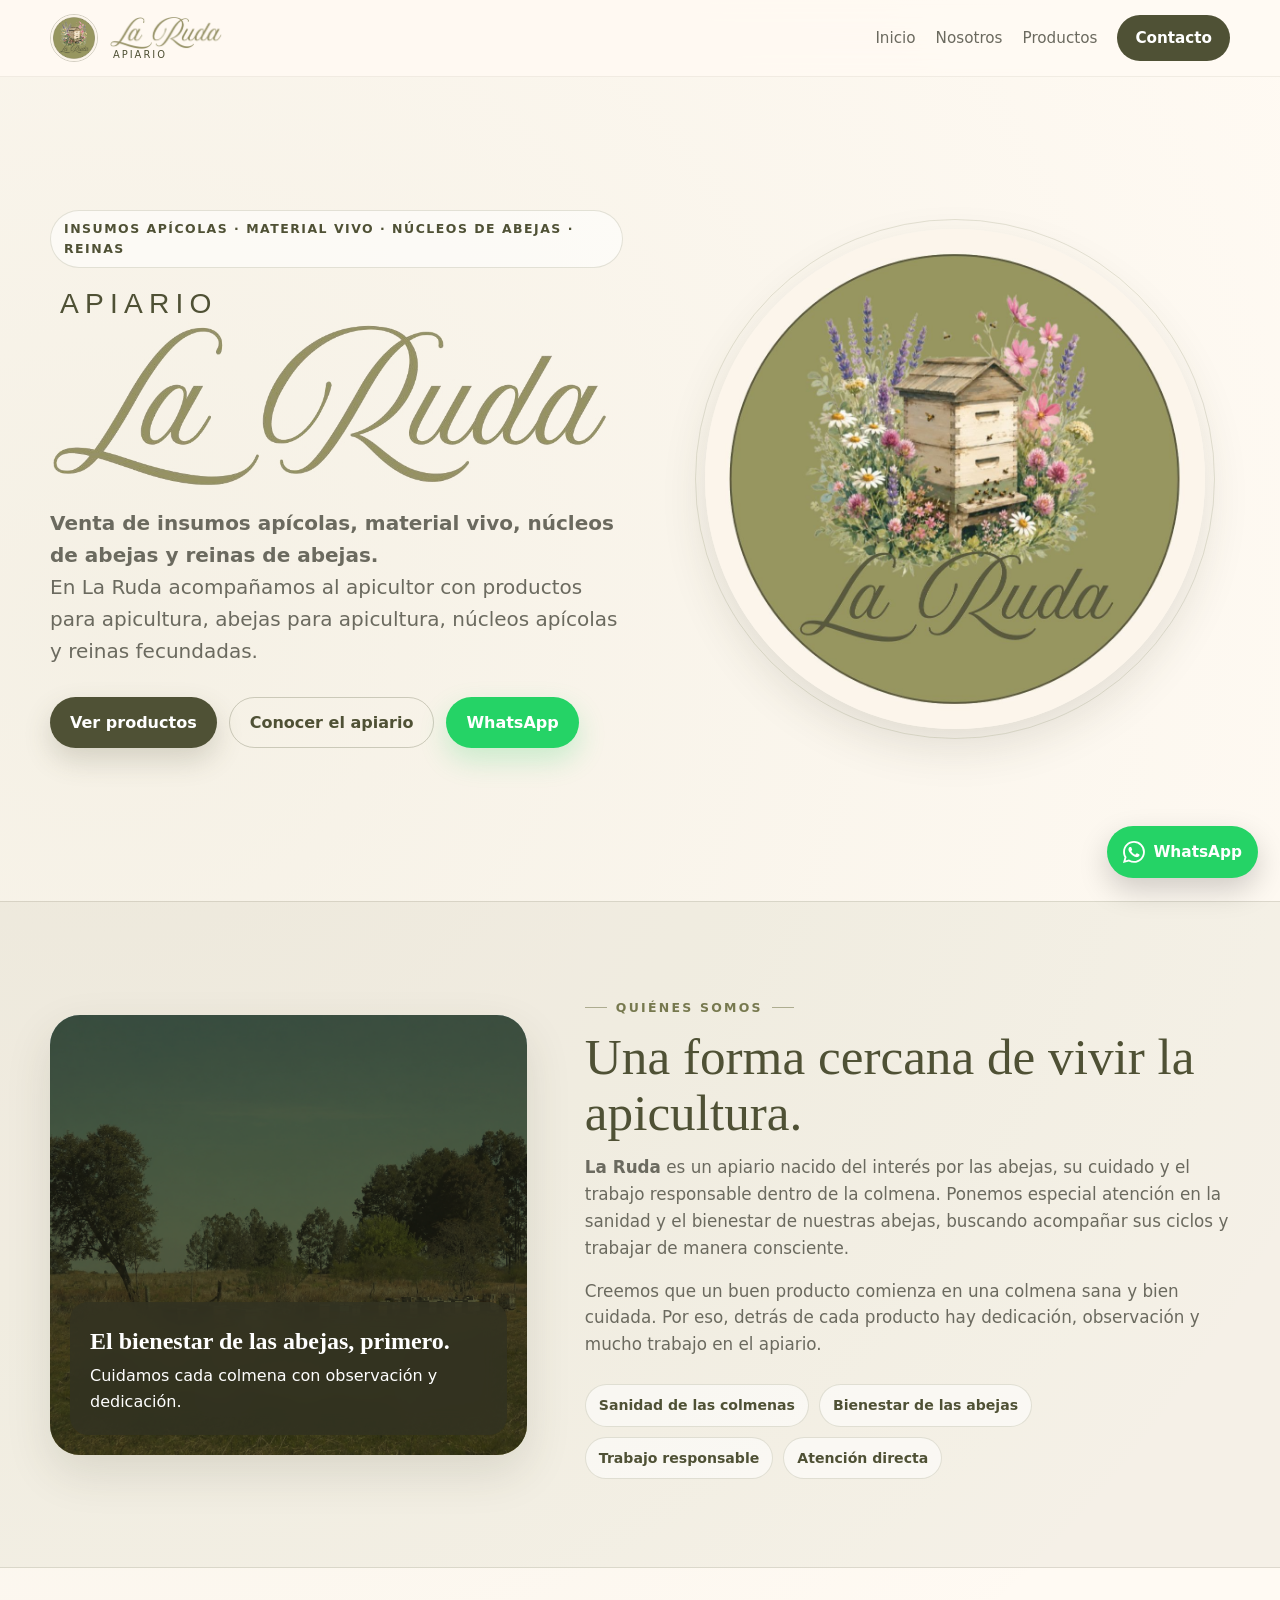
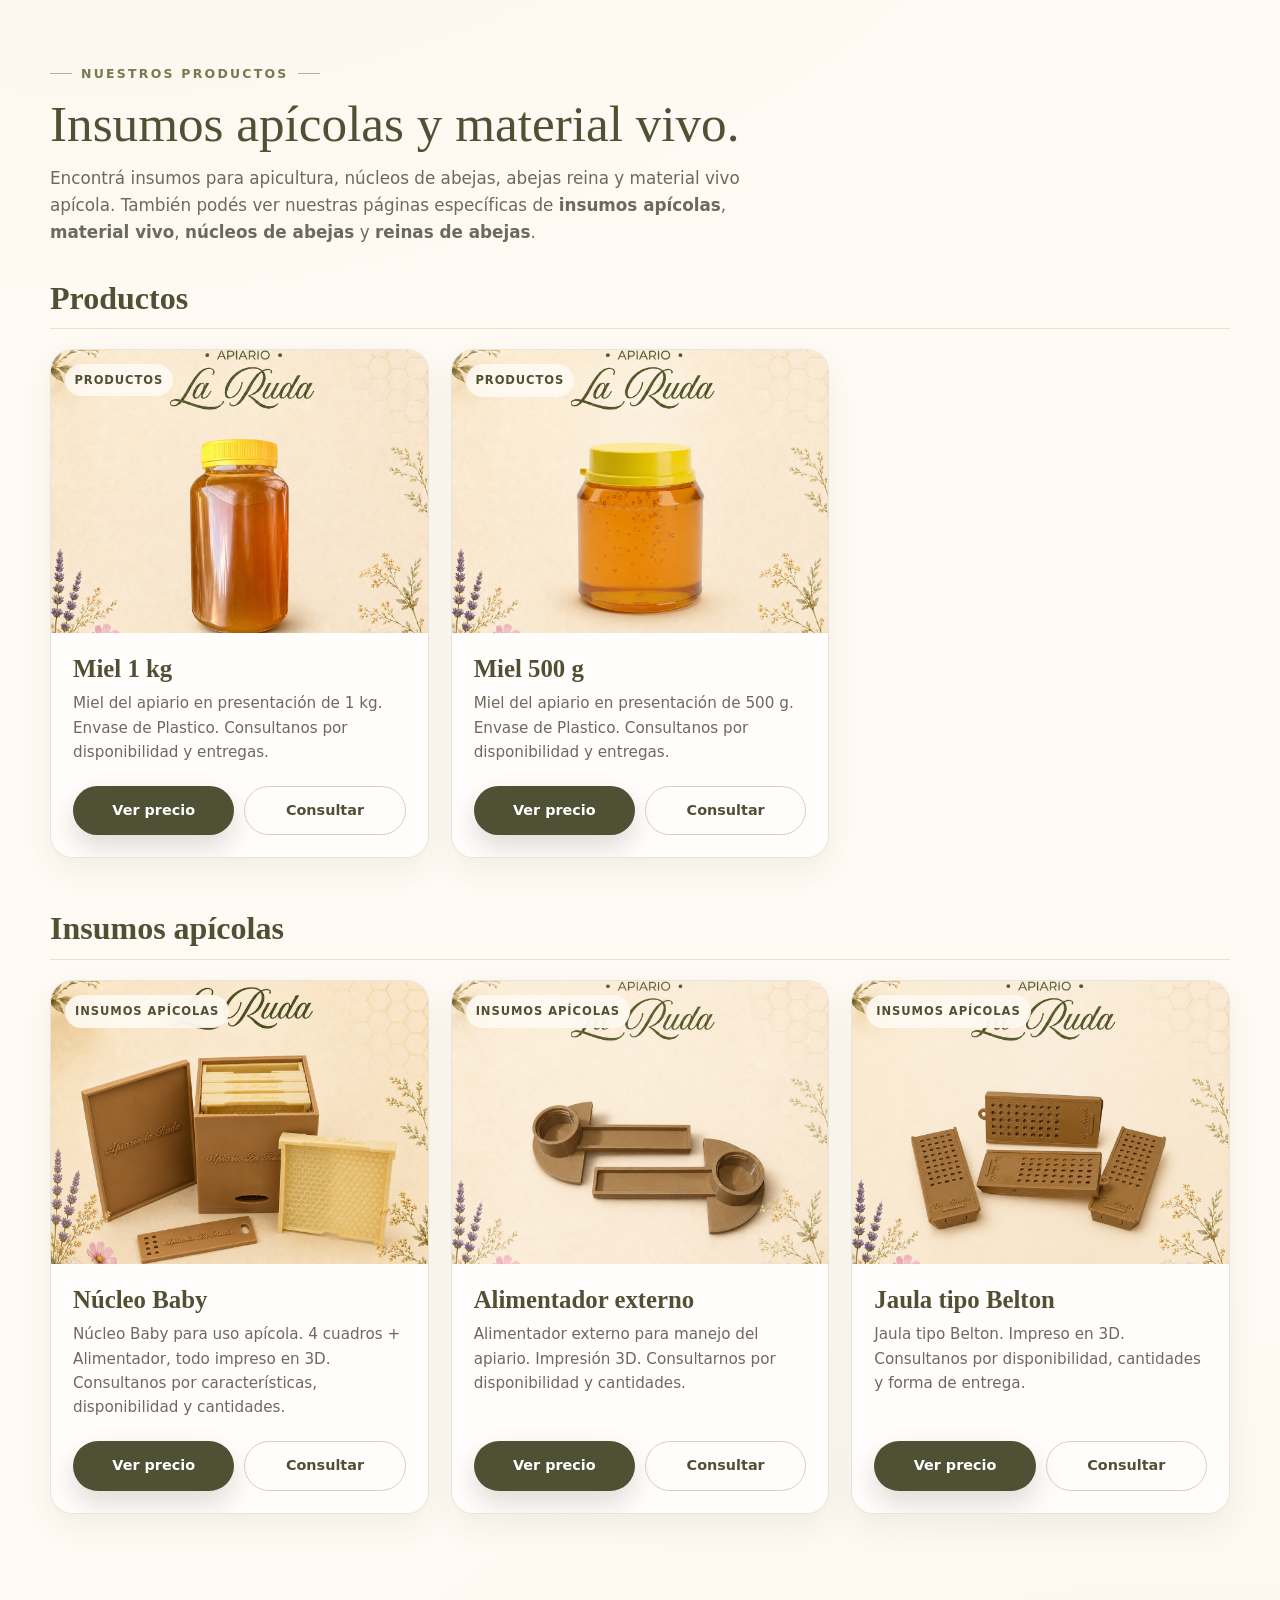
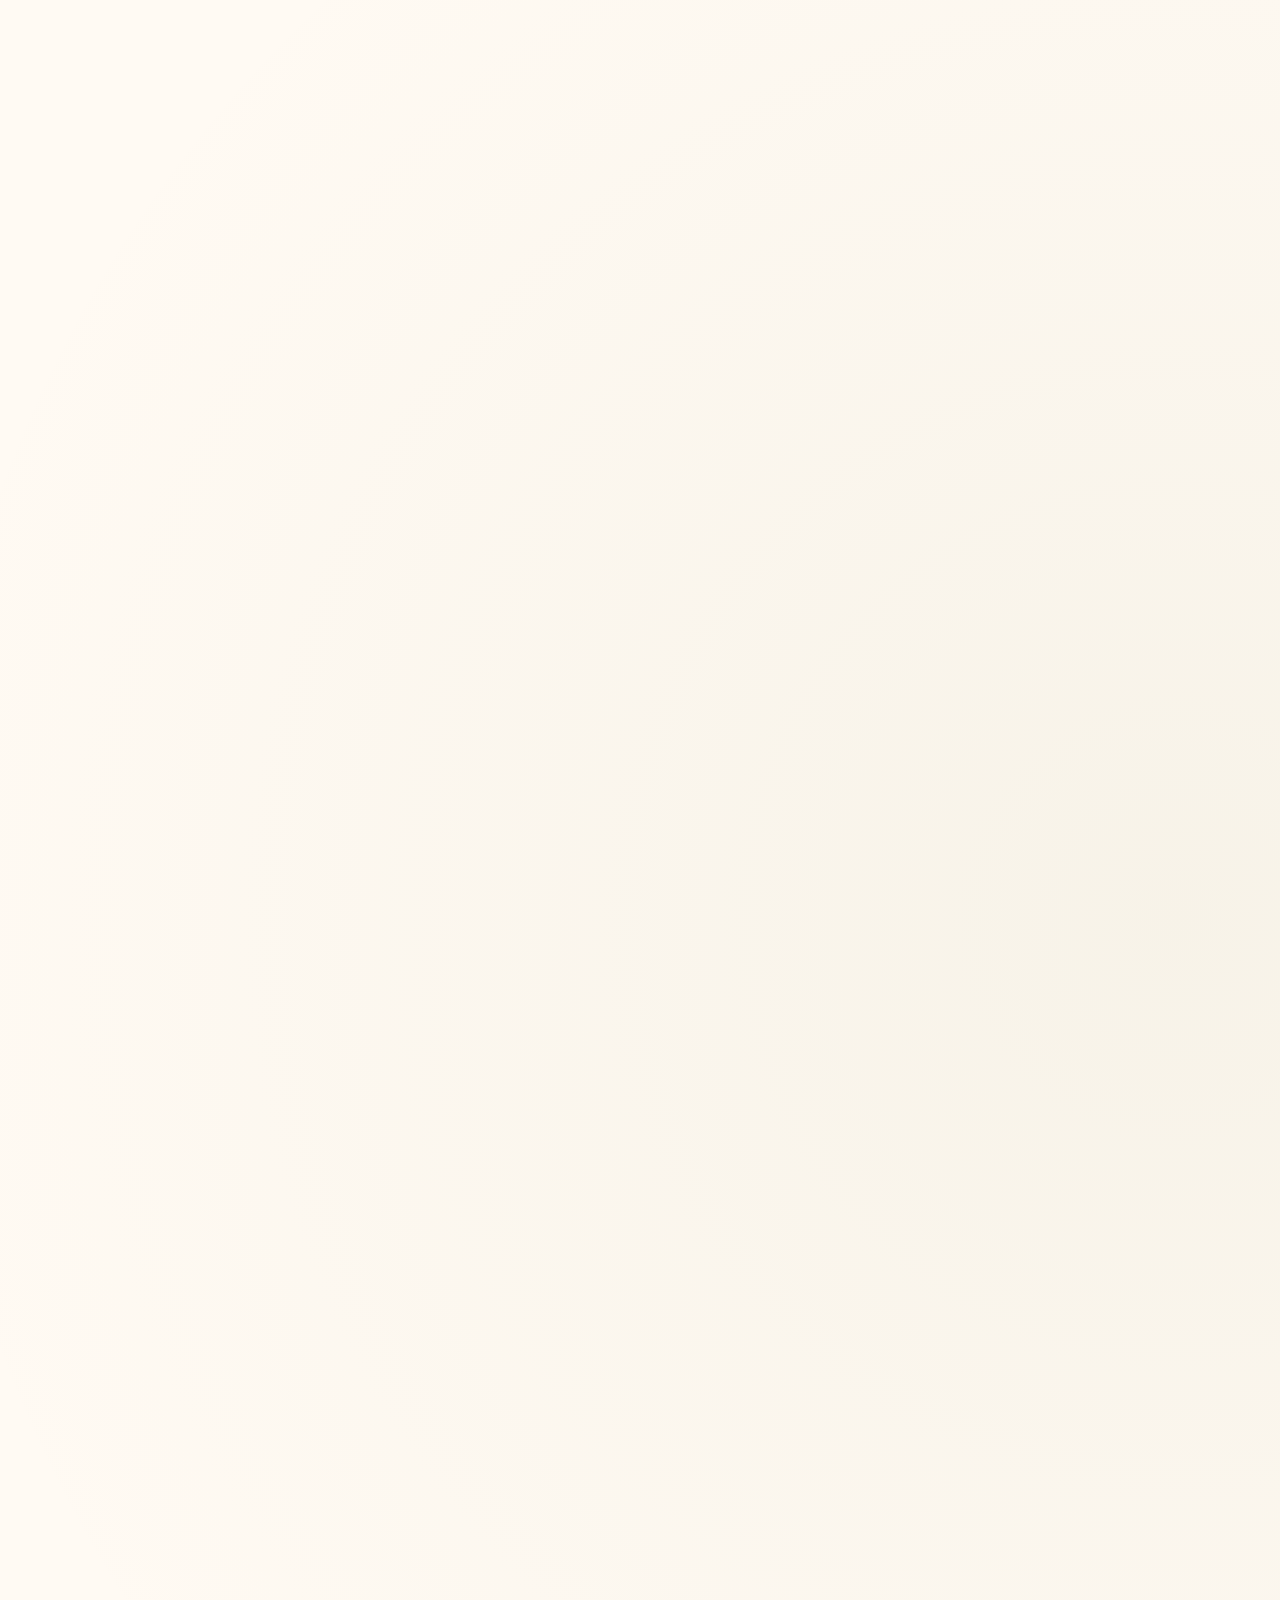
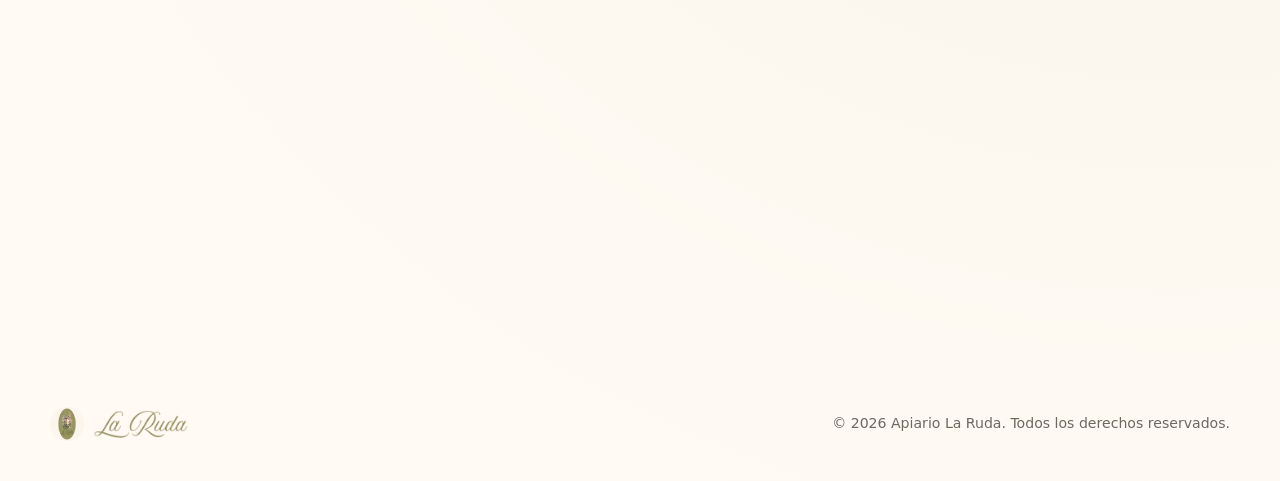
==== commit 1e56e437: "Add files via upload" ====
--- a/index.html
+++ b/index.html
@@ -835,17 +835,28 @@
       right: 22px;
       bottom: 22px;
       z-index: 45;
-      width: 58px;
-      height: 58px;
-      display: grid;
-      place-items: center;
-      border-radius: 50%;
+      min-width: 124px;
+      height: 52px;
+      padding: 0 16px;
+      display: inline-flex;
+      align-items: center;
+      justify-content: center;
+      gap: 8px;
+      border-radius: 999px;
       background: #25D366;
       color: white;
       box-shadow: 0 12px 30px rgba(0,0,0,.18);
-      font-weight: 900;
-      font-size: 1.45rem;
+      font-weight: 800;
+      font-size: .96rem;
+      text-decoration: none;
       transition: transform .2s ease;
+    }
+
+    .whatsapp-float svg {
+      width: 22px;
+      height: 22px;
+      flex: 0 0 22px;
+      fill: currentColor;
     }
 
     .whatsapp-float:hover {
@@ -1496,8 +1507,10 @@
       .whatsapp-float {
         right: 14px;
         bottom: calc(14px + env(safe-area-inset-bottom));
-        width: 56px;
-        height: 56px;
+        min-width: 116px;
+        width: auto;
+        height: 50px;
+        padding: 0 14px;
       }
     }
 
@@ -1836,7 +1849,7 @@
     rel="noopener"
     aria-label="Contactar por WhatsApp"
     title="WhatsApp"
-  >W</a>
+  ><svg viewBox="0 0 16 16" aria-hidden="true"><path d="M13.601 2.326A7.854 7.854 0 0 0 7.994 0C3.627 0 .068 3.558.064 7.926c0 1.399.366 2.76 1.057 3.965L0 16l4.204-1.102a7.933 7.933 0 0 0 3.79.965h.004c4.368 0 7.926-3.558 7.93-7.93A7.898 7.898 0 0 0 13.6 2.326zM7.994 14.521a6.573 6.573 0 0 1-3.356-.92l-.24-.144-2.494.654.666-2.433-.156-.25a6.568 6.568 0 0 1-1.007-3.505c0-3.626 2.957-6.584 6.591-6.584a6.56 6.56 0 0 1 4.66 1.931 6.557 6.557 0 0 1 1.928 4.66c-.004 3.639-2.961 6.591-6.592 6.591zm3.615-4.934c-.197-.099-1.17-.578-1.353-.642-.182-.066-.315-.099-.445.099-.133.197-.514.642-.627.775-.115.132-.23.148-.428.05-.197-.1-.836-.308-1.592-.984-.59-.525-.986-1.17-1.101-1.368-.115-.198-.013-.305.086-.404.09-.088.197-.23.296-.345.1-.115.133-.197.198-.33.066-.132.033-.247-.016-.345-.05-.099-.445-1.073-.61-1.47-.16-.389-.325-.336-.445-.342l-.378-.007c-.132 0-.345.05-.527.247-.181.198-.691.677-.691 1.654 0 .977.708 1.916.806 2.049.099.132 1.394 2.132 3.377 2.989.472.203.84.324 1.127.415.473.151.904.13 1.246.079.38-.058 1.17-.48 1.337-.943.164-.462.164-.858.115-.943-.049-.084-.181-.132-.38-.23z"/></svg><span>WhatsApp</span></a>
 
   <div class="modal" id="productModal" aria-hidden="true">
     <div class="modal-panel" role="dialog" aria-modal="true" aria-labelledby="modalTitle">
@@ -1851,7 +1864,7 @@
           <p id="modalDescription"></p>
 
           <div class="modal-actions">
-            <a class="button button-primary" id="modalBuy" href="#">Comprar</a>
+            <a class="button button-primary" id="modalBuy" href="#">Ver precio</a>
             <a class="button button-secondary" id="modalAsk" href="#" target="_blank" rel="noopener">
               Consultar
             </a>
@@ -1885,7 +1898,7 @@
         category: "Productos",
         description: "Miel del apiario en presentación de 1 kg. Envase de Plastico. Consultanos por disponibilidad y entregas.",
         image: "assets/1kg.png",
-        buyUrl: "https://www.whatsapp.com/product/28505519909033985/5491126960110/?app_absent=0"
+        buyUrl: "https://wa.me/p/28505519909033985/5491126960110"
       },
       {
         id: 2,
@@ -1893,7 +1906,7 @@
         category: "Productos",
         description: "Miel del apiario en presentación de 500 g. Envase de Plastico. Consultanos por disponibilidad y entregas.",
         image: "assets/500gr.png",
-        buyUrl: "https://www.whatsapp.com/product/27847472714917234/5491126960110/?app_absent=0"
+        buyUrl: "https://wa.me/p/27847472714917234/5491126960110"
       },
       {
         id: 3,
@@ -1901,23 +1914,23 @@
         category: "Insumos apícolas",
         description: "Núcleo Baby para uso apícola. 4 cuadros + Alimentador, todo impreso en 3D. Consultanos por características, disponibilidad y cantidades.",
         image: "assets/nucleo.png",
-        buyUrl: "https://www.whatsapp.com/product/27782675328068808/5491126960110/?app_absent=0"
+        buyUrl: "https://wa.me/p/27782675328068808/5491126960110"
       },
       {
         id: 4,
         name: "Alimentador externo",
         category: "Insumos apícolas",
-        description: "Alimentador externo para el manejo del apiario. Impreso en 3D. Por compra son 2 alimentadores. Consultanos por disponibilidad y cantidades.",
+        description: "Alimentador externo para manejo del apiario. Impresión 3D. Consultarnos por disponibilidad y cantidades.",
         image: "assets/alimento.png",
-        buyUrl: "https://www.whatsapp.com/product/27891684840473050/5491126960110/?app_absent=0"
+        buyUrl: "https://wa.me/p/27891684840473050/5491126960110"
       },
       {
         id: 5,
         name: "Jaula tipo Belton",
         category: "Insumos apícolas",
-        description: "Jaula tipo Belton. Impreso en 3D. Por compra son 4 jaulas tipo Belton. Consultanos por disponibilidad, cantidades y forma de entrega.",
+        description: "Jaula tipo Belton. Impreso en 3D. Consultanos por disponibilidad, cantidades y forma de entrega.",
         image: "assets/jaula.png",
-        buyUrl: "https://www.whatsapp.com/product/28156835377262189/5491126960110/?app_absent=0"
+        buyUrl: "https://wa.me/p/28156835377262189/5491126960110"
       },
       {
         id: 6,
@@ -1925,7 +1938,7 @@
         category: "Material vivo - A pedido",
         description: "Reina fecundada + 3 abejas nodrizas. Consultanos por disponibilidad, fechas y condiciones de entrega. Primera tanda en NOVIEMBRE",
         image: "assets/reina.png",
-        buyUrl: "https://www.whatsapp.com/product/27997735243243130/5491126960110/?app_absent=0"
+        buyUrl: "https://wa.me/p/27997735243243130/5491126960110"
       },
       {
         id: 7,
@@ -1933,7 +1946,7 @@
         category: "Material vivo - A pedido",
         description: "Núcleo Baby como material vivo. 4 cuadros con cria + Alimentador. Consultanos por disponibilidad, cantidades y condiciones de entrega. Primera tanda en NOVIEMBRE",
         image: "assets/nucleoV.png",
-        buyUrl: "https://www.whatsapp.com/product/27855999820688788/5491126960110/?app_absent=0"
+        buyUrl: "https://wa.me/p/27855999820688788/5491126960110"
       },
       {
         id: 10,
@@ -1941,7 +1954,7 @@
         category: "Material vivo - A pedido",
         description: "Nucleo 4 cuadros estandard. Consultanos por disponibilidad, cantidades y condiciones de entrega. Primera tanda en NOVIEMBRE",
         image: "assets/nucleoG.png",
-        buyUrl: "https://www.whatsapp.com/product/28271465015874176/5491126960110/?app_absent=0"
+        buyUrl: "https://wa.me/p/28271465015874176/5491126960110"
       }
     ];
 
@@ -2034,7 +2047,7 @@
                         class="button button-primary"
                         href="${escapeAttr(getBuyUrl(product))}"
                         ${getBuyUrl(product).startsWith("http") ? 'target="_blank" rel="noopener"' : ""}
-                      >Comprar</a>
+                      >Ver precio</a>
 
                       <a
                         class="button button-secondary"
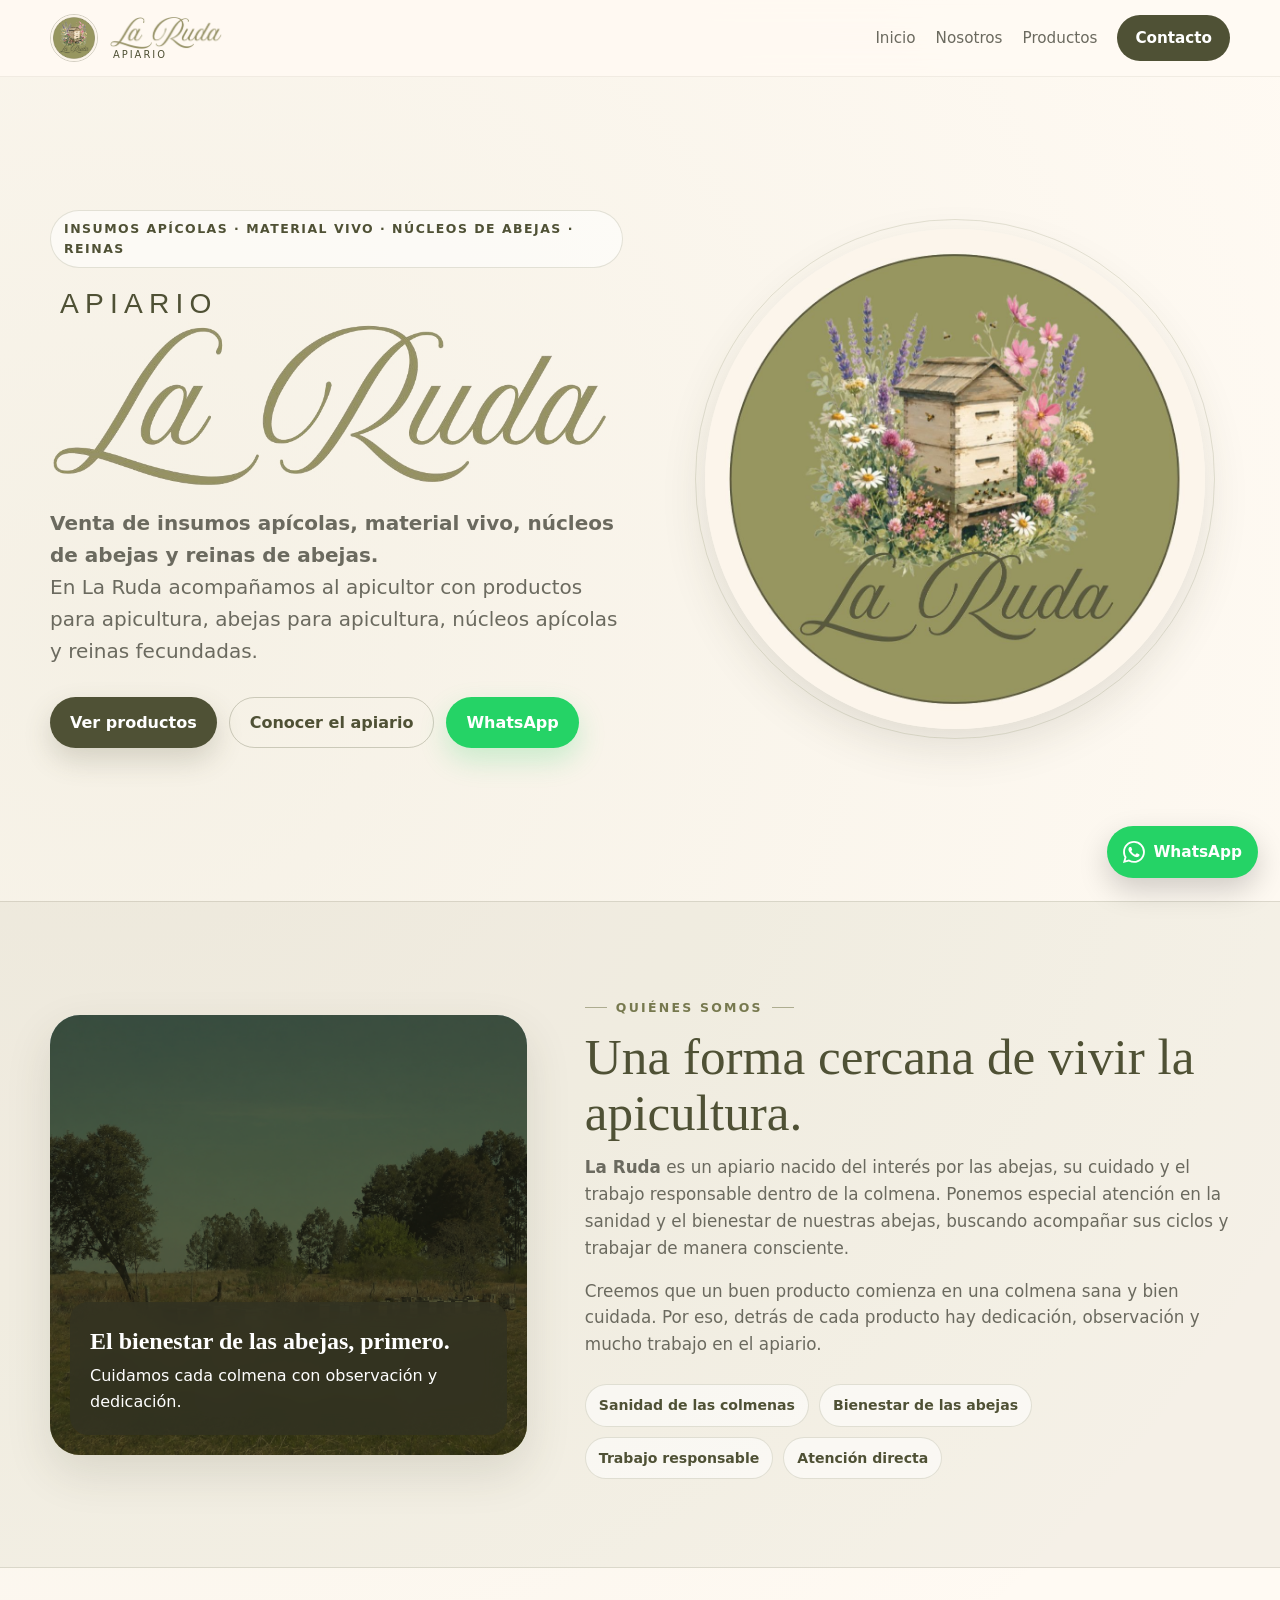
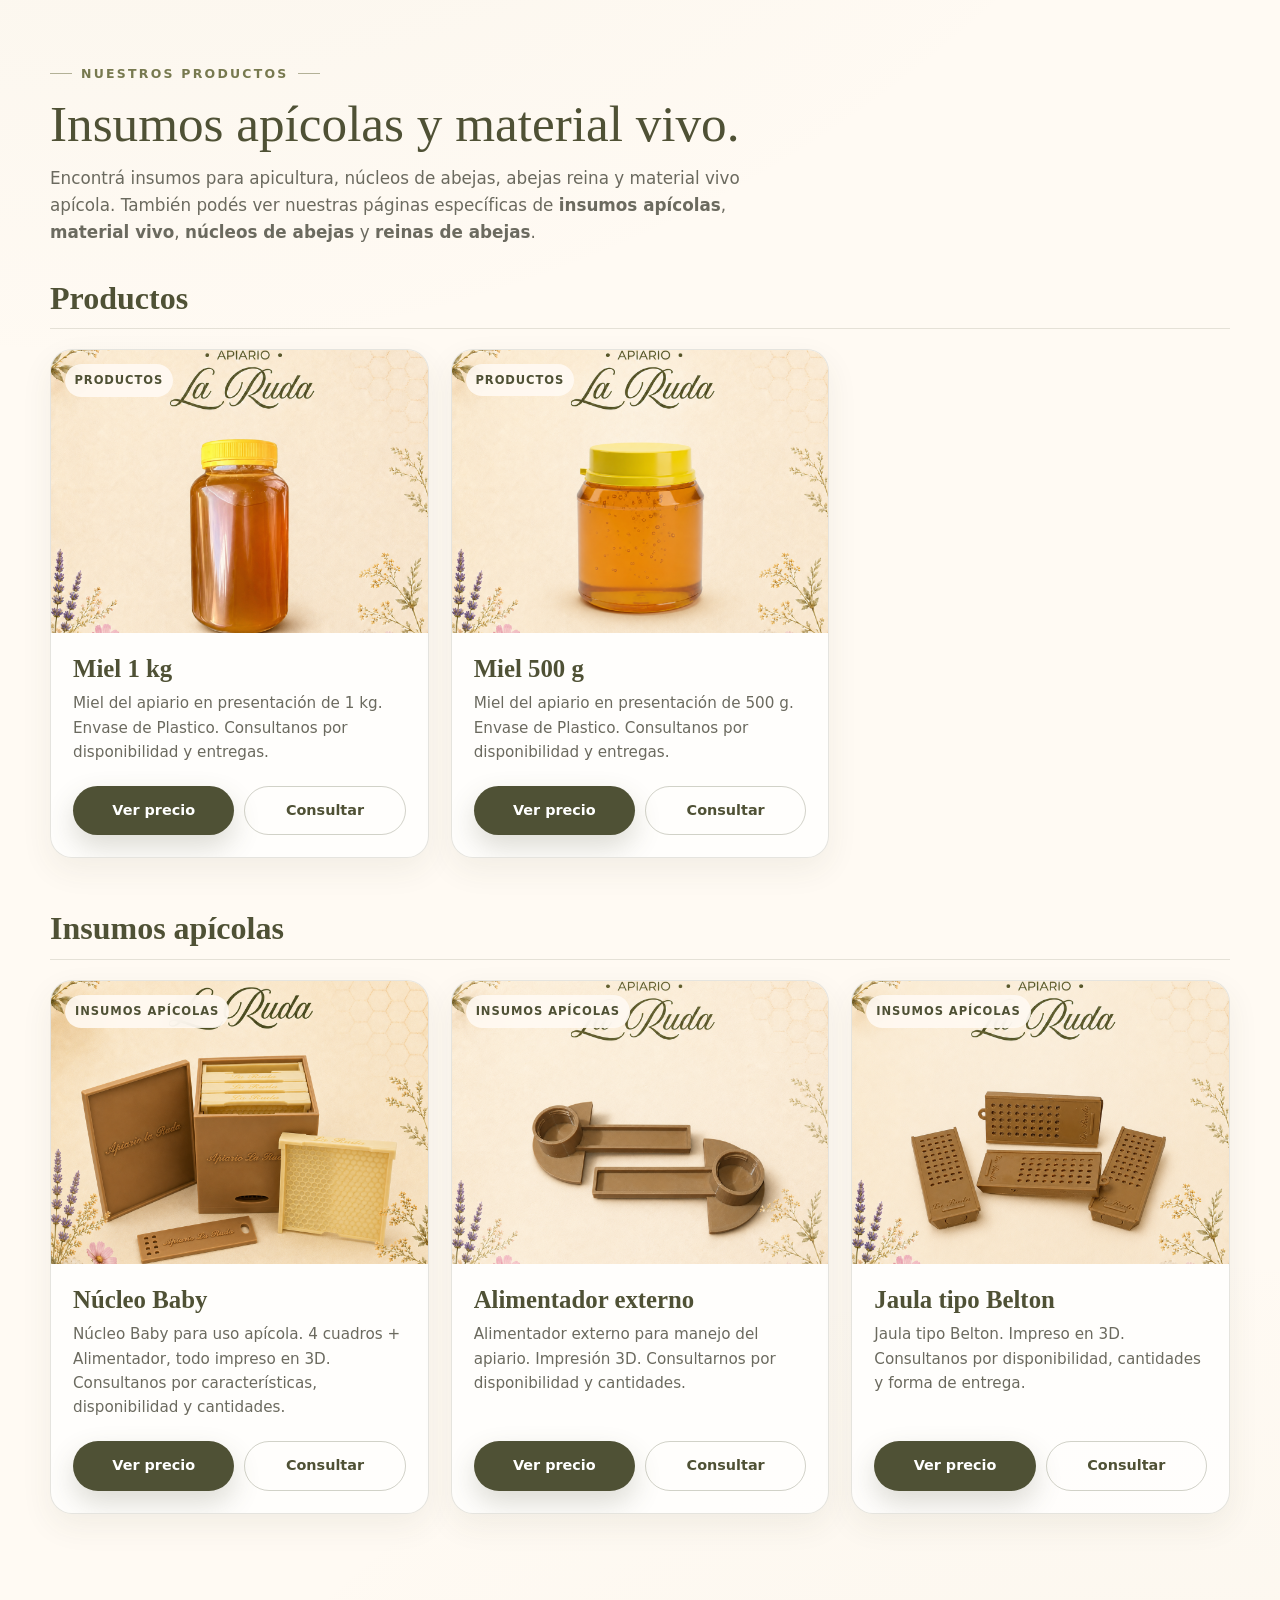
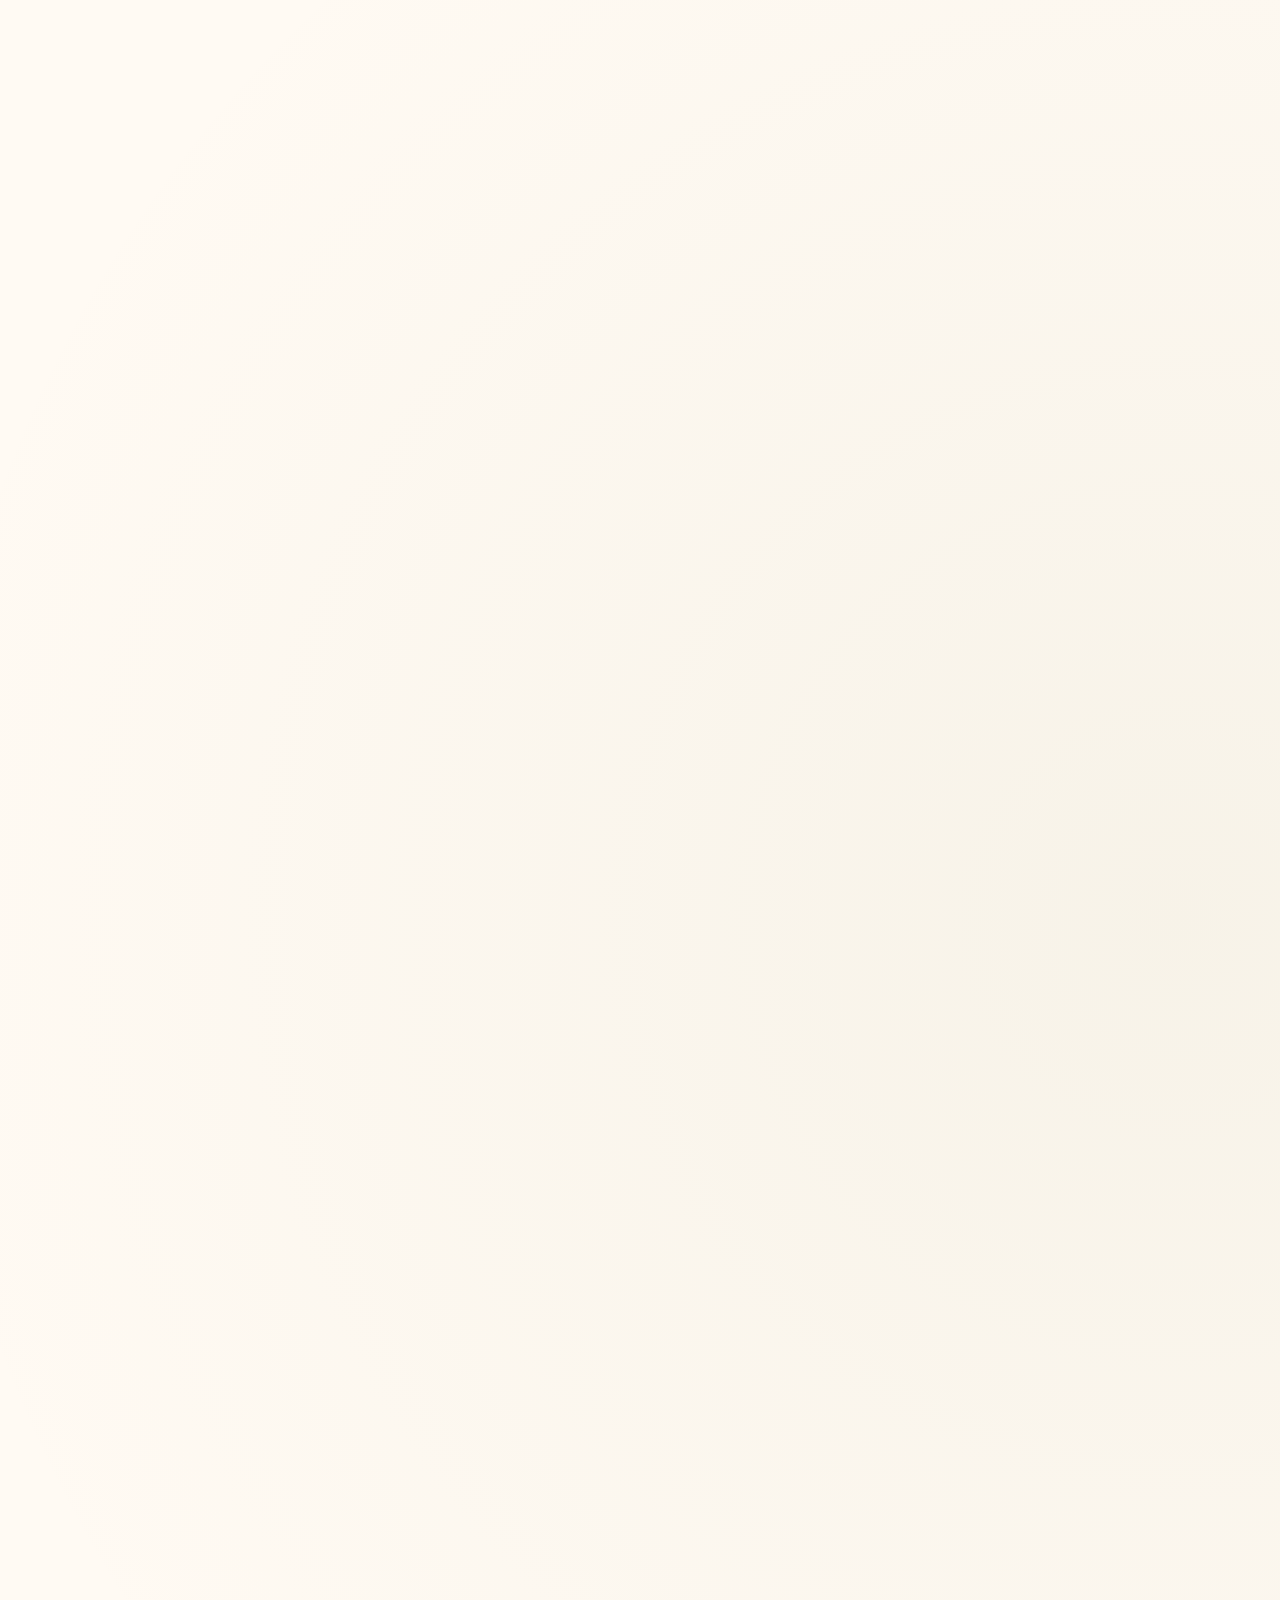
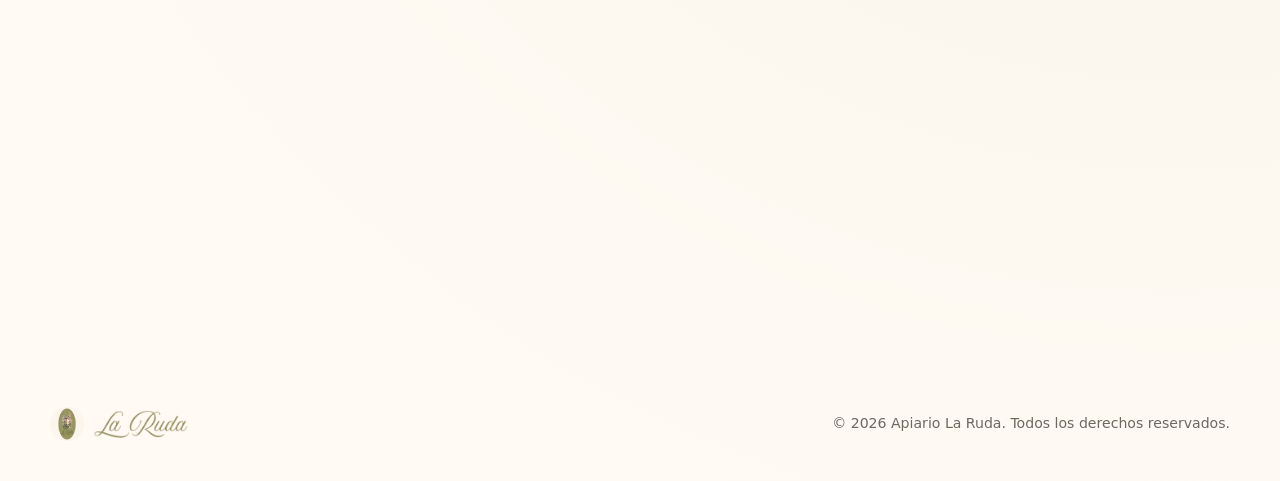
==== commit 3dd3cee1: "Add files via upload" ====
--- a/index.html
+++ b/index.html
@@ -1066,7 +1066,7 @@
       }
 
       .hero-visual {
-        min-height: auto;
+        display: none;
       }
 
       .hero-logo-wrap {
